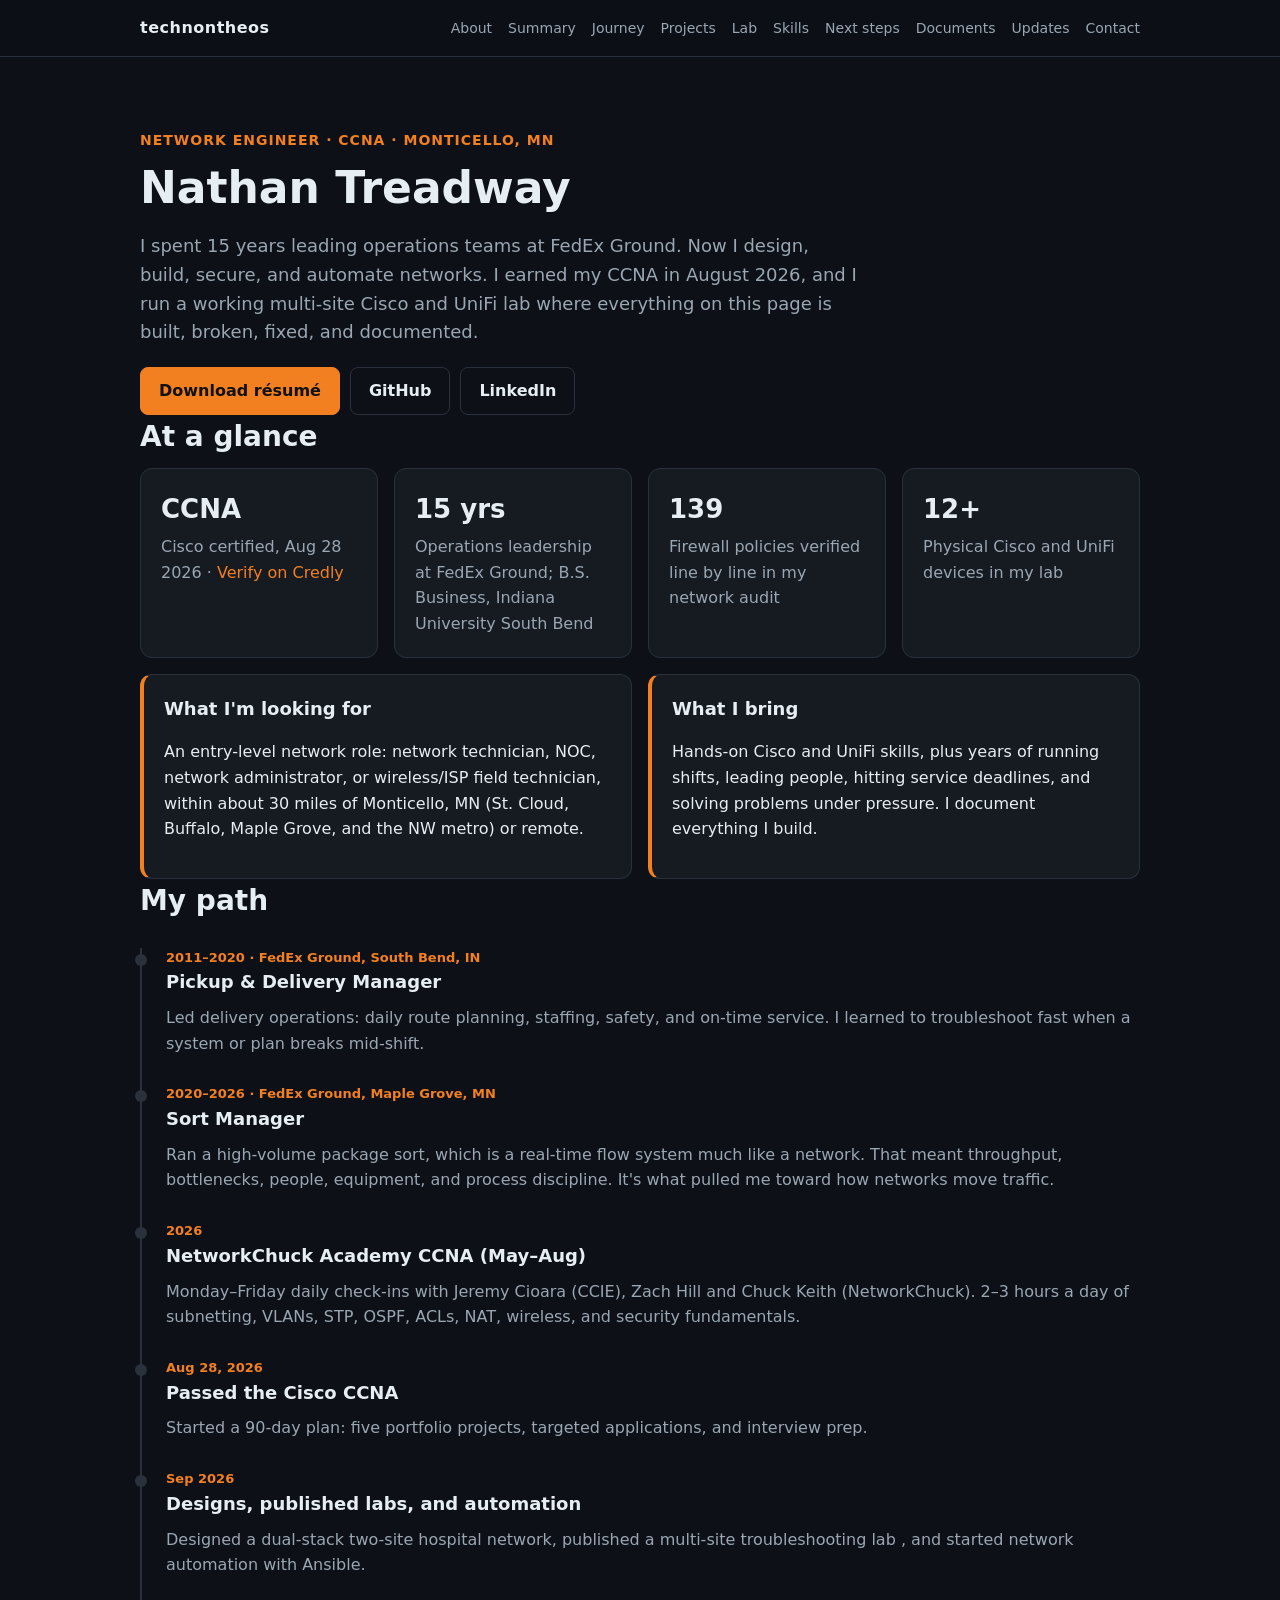
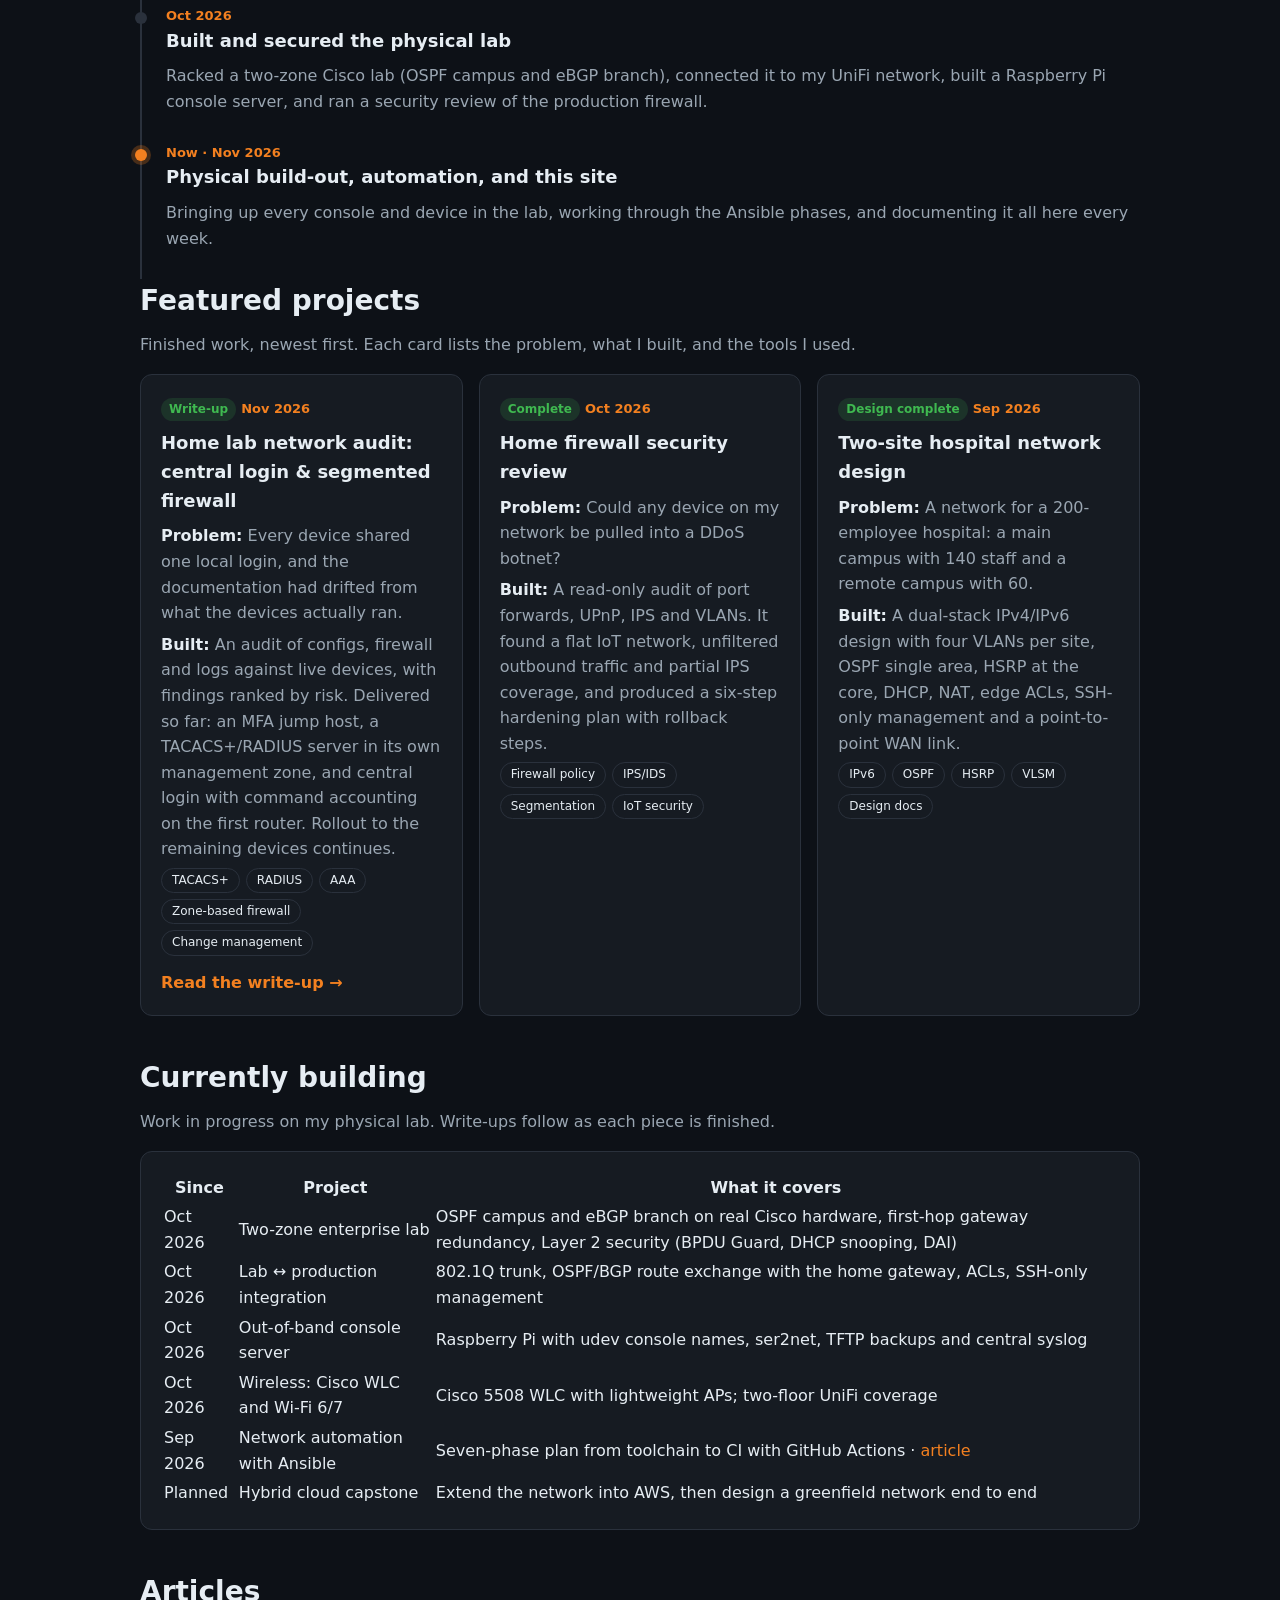
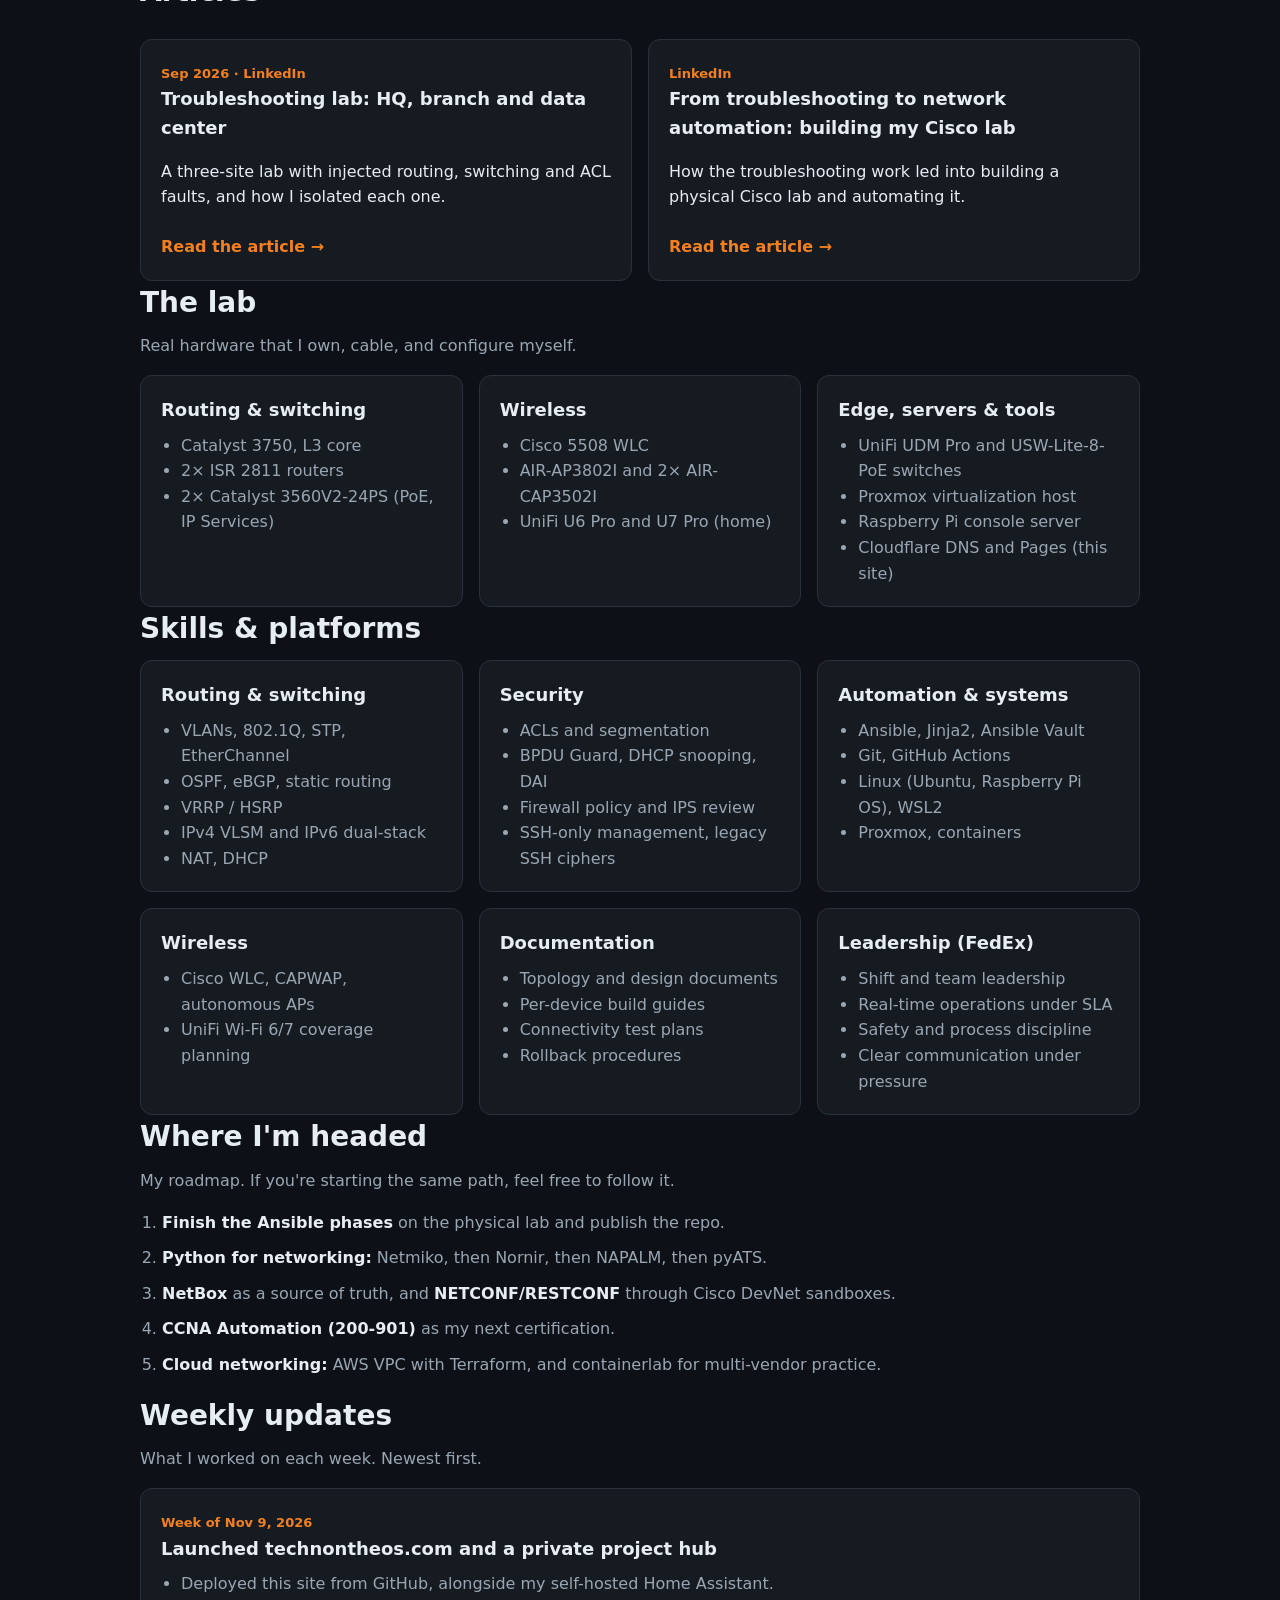
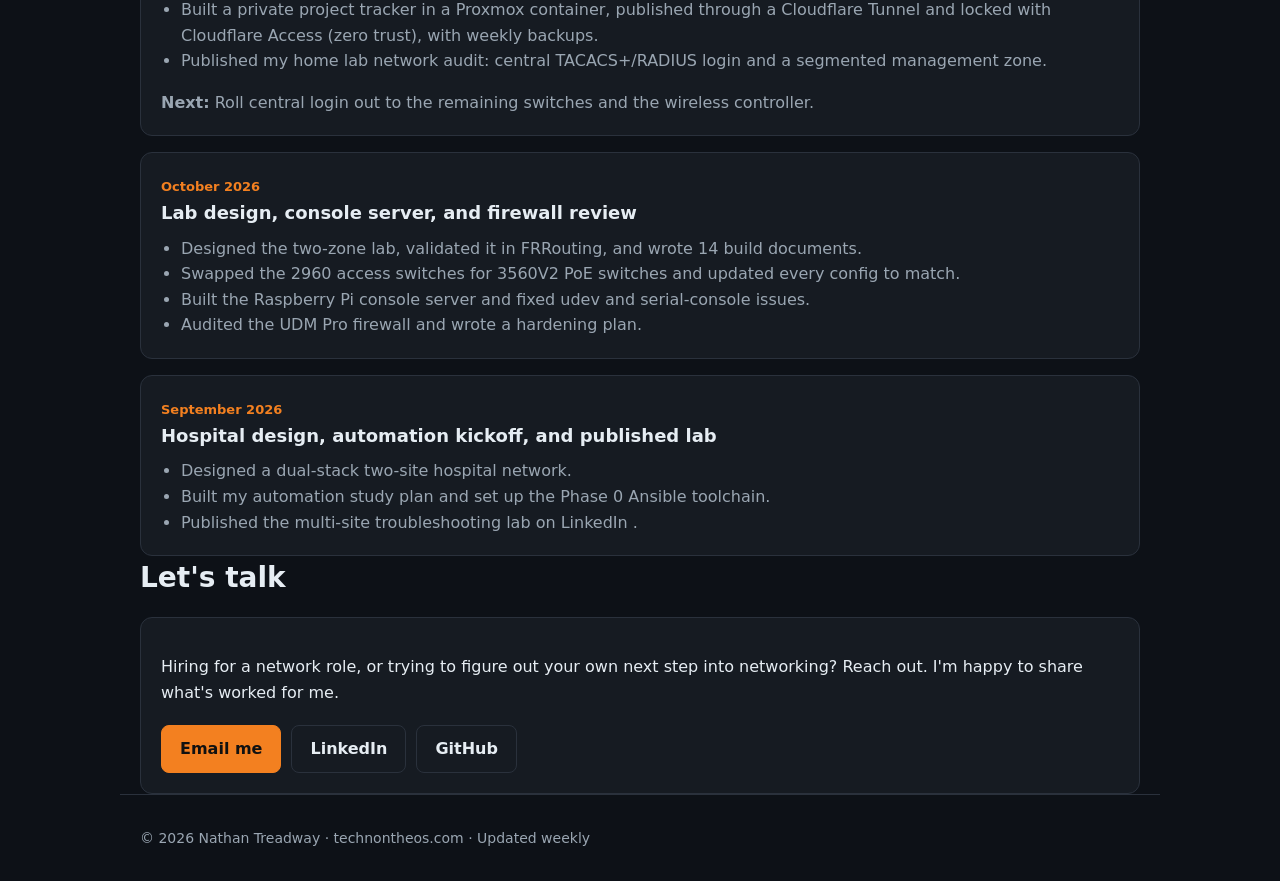
==== index.html @ 07d13de5 "Add files via upload" ====
<!DOCTYPE html>
<html lang="en">
<head>
<meta charset="utf-8">
<meta name="viewport" content="width=device-width, initial-scale=1">
<title>Nathan Treadway | Network Engineer (CCNA)</title>
<meta name="description" content="Nathan Treadway: CCNA-certified network engineer in Monticello, MN, with 15 years of FedEx Ground operations leadership. Enterprise routing and switching, wireless, security, and Ansible automation on a real Cisco and UniFi lab.">
<meta property="og:type" content="website">
<meta property="og:title" content="Nathan Treadway | Network Engineer (CCNA)">
<meta property="og:description" content="Nathan Treadway: CCNA-certified network engineer in Monticello, MN, with 15 years of FedEx Ground operations leadership. Enterprise routing and switching, wireless, security, and Ansible automation on a real Cisco and UniFi lab.">
<meta property="og:url" content="https://technontheos.com/">
<meta name="twitter:card" content="summary">
<link rel="canonical" href="https://technontheos.com/">
<link rel="stylesheet" href="assets/style.css">
</head>
<body>

<header class="top">
  <div class="wrap nav">
    <a class="brand" href="#">technontheos</a>
    <nav>
      <a href="about.html">About</a>
      <a href="#summary">Summary</a>
      <a href="#journey">Journey</a>
      <a href="#projects">Projects</a>
      <a href="#lab">Lab</a>
      <a href="#skills">Skills</a>
      <a href="#next">Next steps</a>
      <a href="docs.html">Documents</a>
      <a href="#updates">Updates</a>
      <a href="#contact">Contact</a>
    </nav>
  </div>
</header>

<main>

<!-- ============ HERO ============ -->
<section class="hero wrap">
  <p class="eyebrow">Network Engineer · CCNA · Monticello, MN</p>
  <h1>Nathan Treadway</h1>
  <p class="lead">I spent 15 years leading operations teams at FedEx Ground. Now I design, build, secure, and automate networks. I earned my CCNA in August 2026, and I run a working multi-site Cisco and UniFi lab where everything on this page is built, broken, fixed, and documented.</p>
  <div class="cta">
    <a class="btn primary" href="assets/Nathan-Treadway-Resume.pdf">Download résumé</a>
    <a class="btn" href="https://github.com/TechnonTheos">GitHub</a>
    <a class="btn" href="https://www.linkedin.com/in/nathan-treadway-618a7ba/">LinkedIn</a>
  </div>
</section>

<!-- ============ SUMMARY ============ -->
<section id="summary" class="wrap">
  <h2>At a glance</h2>
  <div class="grid4">
    <div class="card stat"><span class="num">CCNA</span> <span>Cisco certified, Aug 28 2026 · <a href="https://www.credly.com/users/nathaniel-treadway.2bd2aeba">Verify on Credly</a></span></div>
    <div class="card stat"><span class="num">15 yrs</span> <span>Operations leadership at FedEx Ground; B.S. Business, Indiana University South Bend</span></div>
    <div class="card stat"><span class="num">139</span> <span>Firewall policies verified line by line in my network audit</span></div>
    <div class="card stat"><span class="num">12+</span> <span>Physical Cisco and UniFi devices in my lab</span></div>
  </div>
  <div class="grid2">
    <div class="card looking">
      <h3>What I'm looking for</h3>
      <p>An entry-level network role: network technician, NOC, network administrator, or wireless/ISP field technician, within about 30 miles of Monticello, MN (St. Cloud, Buffalo, Maple Grove, and the NW metro) or remote.</p>
    </div>
    <div class="card looking">
      <h3>What I bring</h3>
      <p>Hands-on Cisco and UniFi skills, plus years of running shifts, leading people, hitting service deadlines, and solving problems under pressure. I document everything I build.</p>
    </div>
  </div>
</section>

<!-- ============ JOURNEY ============ -->
<section id="journey" class="wrap">
  <h2>My path</h2>
  <ol class="timeline">
    <li>
      <span class="when">2011–2020 · FedEx Ground, South Bend, IN</span>
      <h3>Pickup &amp; Delivery Manager</h3>
      <p>Led delivery operations: daily route planning, staffing, safety, and on-time service. I learned to troubleshoot fast when a system or plan breaks mid-shift.</p>
    </li>
    <li>
      <span class="when">2020–2026 · FedEx Ground, Maple Grove, MN</span>
      <h3>Sort Manager</h3>
      <p>Ran a high-volume package sort, which is a real-time flow system much like a network. That meant throughput, bottlenecks, people, equipment, and process discipline. It's what pulled me toward how networks move traffic.</p>
    </li>
    <li>
      <span class="when">2026</span>
      <h3>NetworkChuck Academy CCNA (May–Aug)</h3>
      <p>Monday–Friday daily check-ins with Jeremy Cioara (CCIE), Zach Hill and Chuck Keith (NetworkChuck). 2–3 hours a day of subnetting, VLANs, STP, OSPF, ACLs, NAT, wireless, and security fundamentals.</p>
    </li>
    <li>
      <span class="when">Aug 28, 2026</span>
      <h3>Passed the Cisco CCNA</h3>
      <p>Started a 90-day plan: five portfolio projects, targeted applications, and interview prep.</p>
    </li>
    <li>
      <span class="when">Sep 2026</span>
      <h3>Designs, published labs, and automation</h3>
      <p>Designed a dual-stack two-site hospital network, published a multi-site troubleshooting lab , and started network automation with Ansible.</p>
    </li>
    <li>
      <span class="when">Oct 2026</span>
      <h3>Built and secured the physical lab</h3>
      <p>Racked a two-zone Cisco lab (OSPF campus and eBGP branch), connected it to my UniFi network, built a Raspberry Pi console server, and ran a security review of the production firewall.</p>
    </li>
    <li class="now">
      <span class="when">Now · Nov 2026</span>
      <h3>Physical build-out, automation, and this site</h3>
      <p>Bringing up every console and device in the lab, working through the Ansible phases, and documenting it all here every week.</p>
    </li>
  </ol>
</section>

<!-- ============ PROJECTS ============ -->
<section id="projects" class="wrap">
  <h2>Featured projects</h2>
  <p class="sub">Finished work, newest first. Each card lists the problem, what I built, and the tools I used.</p>

  <div class="projects">
    <article class="card project">
      <div class="tag done">Write-up</div>
      <span class="when">Nov 2026</span>
      <h3>Home lab network audit: central login &amp; segmented firewall</h3>
      <p><b>Problem:</b> Every device shared one local login, and the documentation had drifted from what the devices actually ran.</p>
      <p><b>Built:</b> An audit of configs, firewall and logs against live devices, with findings ranked by risk. Delivered so far: an MFA jump host, a TACACS+/RADIUS server in its own management zone, and central login with command accounting on the first router. Rollout to the remaining devices continues.</p>
      <p class="chips"><span>TACACS+</span><span>RADIUS</span><span>AAA</span><span>Zone-based firewall</span><span>Change management</span></p>
      <a class="more" href="docs/netops-audit.html">Read the write-up →</a>
    </article>

    <article class="card project">
      <div class="tag done">Complete</div>
      <span class="when">Oct 2026</span>
      <h3>Home firewall security review</h3>
      <p><b>Problem:</b> Could any device on my network be pulled into a DDoS botnet?</p>
      <p><b>Built:</b> A read-only audit of port forwards, UPnP, IPS and VLANs. It found a flat IoT network, unfiltered outbound traffic and partial IPS coverage, and produced a six-step hardening plan with rollback steps.</p>
      <p class="chips"><span>Firewall policy</span><span>IPS/IDS</span><span>Segmentation</span><span>IoT security</span></p>
    </article>

    <article class="card project">
      <div class="tag done">Design complete</div>
      <span class="when">Sep 2026</span>
      <h3>Two-site hospital network design</h3>
      <p><b>Problem:</b> A network for a 200-employee hospital: a main campus with 140 staff and a remote campus with 60.</p>
      <p><b>Built:</b> A dual-stack IPv4/IPv6 design with four VLANs per site, OSPF single area, HSRP at the core, DHCP, NAT, edge ACLs, SSH-only management and a point-to-point WAN link.</p>
      <p class="chips"><span>IPv6</span><span>OSPF</span><span>HSRP</span><span>VLSM</span><span>Design docs</span></p>
    </article>
  </div>

  <h2 style="margin-top:40px">Currently building</h2>
  <p class="sub">Work in progress on my physical lab. Write-ups follow as each piece is finished.</p>
  <div class="card">
    <table class="roadmap">
      <tr><th>Since</th><th>Project</th><th>What it covers</th></tr>
      <tr><td>Oct 2026</td><td>Two-zone enterprise lab</td><td>OSPF campus and eBGP branch on real Cisco hardware, first-hop gateway redundancy, Layer 2 security (BPDU Guard, DHCP snooping, DAI)</td></tr>
      <tr><td>Oct 2026</td><td>Lab ↔ production integration</td><td>802.1Q trunk, OSPF/BGP route exchange with the home gateway, ACLs, SSH-only management</td></tr>
      <tr><td>Oct 2026</td><td>Out-of-band console server</td><td>Raspberry Pi with udev console names, ser2net, TFTP backups and central syslog</td></tr>
      <tr><td>Oct 2026</td><td>Wireless: Cisco WLC and Wi-Fi 6/7</td><td>Cisco 5508 WLC with lightweight APs; two-floor UniFi coverage</td></tr>
      <tr><td>Sep 2026</td><td>Network automation with Ansible</td><td>Seven-phase plan from toolchain to CI with GitHub Actions · <a href="https://www.linkedin.com/pulse/from-troubleshooting-network-automation-building-my-cisco-treadway-hghdc/">article</a></td></tr>
      <tr><td>Planned</td><td>Hybrid cloud capstone</td><td>Extend the network into AWS, then design a greenfield network end to end</td></tr>
    </table>
  </div>
  <h2 style="margin-top:40px">Articles</h2>
  <div class="grid2">
    <div class="card"><span class="when">Sep 2026 · LinkedIn</span><h3>Troubleshooting lab: HQ, branch and data center</h3><p>A three-site lab with injected routing, switching and ACL faults, and how I isolated each one.</p><a class="more" href="https://www.linkedin.com/pulse/troubleshooting-lab-nathan-treadway-rhxcc/">Read the article →</a></div>
    <div class="card"><span class="when">LinkedIn</span><h3>From troubleshooting to network automation: building my Cisco lab</h3><p>How the troubleshooting work led into building a physical Cisco lab and automating it.</p><a class="more" href="https://www.linkedin.com/pulse/from-troubleshooting-network-automation-building-my-cisco-treadway-hghdc/">Read the article →</a></div>
  </div>
</section>

<section id="lab" class="wrap">
  <h2>The lab</h2>
  <p class="sub">Real hardware that I own, cable, and configure myself.</p>
  <div class="grid3">
    <div class="card"><h3>Routing &amp; switching</h3><ul><li>Catalyst 3750, L3 core</li><li>2× ISR 2811 routers</li><li>2× Catalyst 3560V2-24PS (PoE, IP Services)</li></ul></div>
    <div class="card"><h3>Wireless</h3><ul><li>Cisco 5508 WLC</li><li>AIR-AP3802I and 2× AIR-CAP3502I</li><li>UniFi U6 Pro and U7 Pro (home)</li></ul></div>
    <div class="card"><h3>Edge, servers &amp; tools</h3><ul><li>UniFi UDM Pro and USW-Lite-8-PoE switches</li><li>Proxmox virtualization host</li><li>Raspberry Pi console server</li><li>Cloudflare DNS and Pages (this site)</li></ul></div>
  </div>
</section>

<!-- ============ SKILLS ============ -->
<section id="skills" class="wrap">
  <h2>Skills &amp; platforms</h2>
  <div class="grid3">
    <div class="card"><h3>Routing &amp; switching</h3><ul><li>VLANs, 802.1Q, STP, EtherChannel</li><li>OSPF, eBGP, static routing</li><li>VRRP / HSRP</li><li>IPv4 VLSM and IPv6 dual-stack</li><li>NAT, DHCP</li></ul></div>
    <div class="card"><h3>Security</h3><ul><li>ACLs and segmentation</li><li>BPDU Guard, DHCP snooping, DAI</li><li>Firewall policy and IPS review</li><li>SSH-only management, legacy SSH ciphers</li></ul></div>
    <div class="card"><h3>Automation &amp; systems</h3><ul><li>Ansible, Jinja2, Ansible Vault</li><li>Git, GitHub Actions</li><li>Linux (Ubuntu, Raspberry Pi OS), WSL2</li><li>Proxmox, containers</li></ul></div>
    <div class="card"><h3>Wireless</h3><ul><li>Cisco WLC, CAPWAP, autonomous APs</li><li>UniFi Wi-Fi 6/7 coverage planning</li></ul></div>
    <div class="card"><h3>Documentation</h3><ul><li>Topology and design documents</li><li>Per-device build guides</li><li>Connectivity test plans</li><li>Rollback procedures</li></ul></div>
    <div class="card"><h3>Leadership (FedEx)</h3><ul><li>Shift and team leadership</li><li>Real-time operations under SLA</li><li>Safety and process discipline</li><li>Clear communication under pressure</li></ul></div>
  </div>
</section>

<!-- ============ NEXT STEPS ============ -->
<section id="next" class="wrap">
  <h2>Where I'm headed</h2>
  <p class="sub">My roadmap. If you're starting the same path, feel free to follow it.</p>
  <ol class="steps">
    <li><b>Finish the Ansible phases</b> on the physical lab and publish the repo.</li>
    <li><b>Python for networking:</b> Netmiko, then Nornir, then NAPALM, then pyATS.</li>
    <li><b>NetBox</b> as a source of truth, and <b>NETCONF/RESTCONF</b> through Cisco DevNet sandboxes.</li>
    <li><b>CCNA Automation (200-901)</b> as my next certification.</li>
    <li><b>Cloud networking:</b> AWS VPC with Terraform, and containerlab for multi-vendor practice.</li>
  </ol>
</section>

<!-- ============ WEEKLY UPDATES ============ -->
<section id="updates" class="wrap">
  <h2>Weekly updates</h2>
  <p class="sub">What I worked on each week. Newest first.</p>
  <div class="updates">
    <!-- NEW WEEK: copy this block, paste it at the top, and edit it -->
    <article class="card update">
      <span class="when">Week of Nov 9, 2026</span>
      <h3>Launched technontheos.com and a private project hub</h3>
      <ul>
        <li>Deployed this site from GitHub, alongside my self-hosted Home Assistant.</li>
        <li>Built a private project tracker in a Proxmox container, published through a Cloudflare Tunnel and locked with Cloudflare Access (zero trust), with weekly backups.</li>
        <li>Published my home lab network audit: central TACACS+/RADIUS login and a segmented management zone.</li>
      </ul>
      <p class="next"><b>Next:</b> Roll central login out to the remaining switches and the wireless controller.</p>
    </article>
    <article class="card update">
      <span class="when">October 2026</span>
      <h3>Lab design, console server, and firewall review</h3>
      <ul>
        <li>Designed the two-zone lab, validated it in FRRouting, and wrote 14 build documents.</li>
        <li>Swapped the 2960 access switches for 3560V2 PoE switches and updated every config to match.</li>
        <li>Built the Raspberry Pi console server and fixed udev and serial-console issues.</li>
        <li>Audited the UDM Pro firewall and wrote a hardening plan.</li>
      </ul>
    </article>
    <article class="card update">
      <span class="when">September 2026</span>
      <h3>Hospital design, automation kickoff, and published lab</h3>
      <ul>
        <li>Designed a dual-stack two-site hospital network.</li>
        <li>Built my automation study plan and set up the Phase 0 Ansible toolchain.</li>
        <li>Published the multi-site troubleshooting lab on LinkedIn .</li>
      </ul>
    </article>
  </div>
</section>

<!-- ============ CONTACT ============ -->
<section id="contact" class="wrap">
  <h2>Let's talk</h2>
  <div class="card contact">
    <p>Hiring for a network role, or trying to figure out your own next step into networking? Reach out. I'm happy to share what's worked for me.</p>
    <div class="cta">
      <a class="btn primary" href="mailto:nathan.treadway2@gmail.com">Email me</a>
      <a class="btn" href="https://www.linkedin.com/in/nathan-treadway-618a7ba/">LinkedIn</a>
      <a class="btn" href="https://github.com/TechnonTheos">GitHub</a>
    </div>
  </div>
</section>

</main>

<footer class="wrap foot">© 2026 Nathan Treadway · technontheos.com · Updated weekly</footer>
</body>
</html>
---- assets/style.css ----
:root{--bg:#0d1117;--panel:#161b22;--line:#2a313c;--text:#e6edf3;--muted:#9aa6b2;--accent:#f38020;--ok:#3fb950;--wip:#d29922;--plan:#58a6ff}
*{box-sizing:border-box}
html{scroll-behavior:smooth}
body{margin:0;background:var(--bg);color:var(--text);font:16px/1.6 system-ui,-apple-system,Segoe UI,Roboto,sans-serif}
a{color:var(--accent);text-decoration:none}
a:hover{text-decoration:underline}
.wrap{max-width:1040px;margin:0 auto;padding:0 20px}
.top{position:sticky;top:0;background:rgba(13,17,23,.92);backdrop-filter:blur(8px);border-bottom:1px solid var(--line);z-index:10}
.nav{display:flex;justify-content:space-between;align-items:center;height:56px;gap:16px}
.brand{font-weight:800;color:var(--text);letter-spacing:.5px}
nav{display:flex;gap:16px;overflow-x:auto}
nav a{color:var(--muted);font-size:14px;white-space:nowrap}
section{padding:48px 20px}
.hero{padding-top:72px}
.eyebrow{color:var(--accent);font-weight:600;font-size:14px;text-transform:uppercase;letter-spacing:1px;margin:0}
h1{font-size:clamp(28px,5vw,44px);line-height:1.15;margin:12px 0}
h2{font-size:28px;margin:0 0 8px}
h3{margin:0 0 8px;font-size:18px}
.lead{font-size:18px;color:var(--muted);max-width:720px}
.sub{color:var(--muted);margin-top:0}
.cta{display:flex;flex-wrap:wrap;gap:10px;margin-top:20px}
.btn{border:1px solid var(--line);padding:10px 18px;border-radius:8px;color:var(--text);font-weight:600}
.btn.primary{background:var(--accent);border-color:var(--accent);color:#111}
.btn:hover{text-decoration:none;filter:brightness(1.1)}
.card{background:var(--panel);border:1px solid var(--line);border-radius:12px;padding:20px;margin-top:16px}
.grid4,.grid3,.projects{display:grid;gap:16px}
.grid4{grid-template-columns:repeat(auto-fit,minmax(200px,1fr))}
.grid3{grid-template-columns:repeat(auto-fit,minmax(260px,1fr))}
.projects{grid-template-columns:repeat(auto-fit,minmax(300px,1fr))}
.grid4 .card,.grid3 .card,.projects .card{margin-top:0}
.stat{display:flex;flex-direction:column;gap:4px;color:var(--muted)}
.stat .num{font-size:26px;font-weight:800;color:var(--text)}
.looking{border-left:4px solid var(--accent)}
.timeline{list-style:none;padding:0;margin:24px 0 0;border-left:2px solid var(--line)}
.timeline li{position:relative;padding:0 0 28px 24px}
.timeline li::before{content:"";position:absolute;left:-7px;top:6px;width:12px;height:12px;border-radius:50%;background:var(--line)}
.timeline li.now::before{background:var(--accent);box-shadow:0 0 0 4px rgba(243,128,32,.25)}
.when{font-size:13px;color:var(--accent);font-weight:600}
.timeline p{color:var(--muted);margin:0}
.project p{margin:6px 0;color:var(--muted)}
.project b{color:var(--text)}
.tag{display:inline-block;font-size:12px;font-weight:700;padding:2px 8px;border-radius:99px;margin-bottom:8px}
.tag.done{background:rgba(63,185,80,.15);color:var(--ok)}
.tag.active{background:rgba(210,153,34,.15);color:var(--wip)}
.tag.planned{background:rgba(88,166,255,.15);color:var(--plan)}
.chips{display:flex;flex-wrap:wrap;gap:6px}
.chips span{font-size:12px;border:1px solid var(--line);border-radius:99px;padding:2px 10px;color:var(--text)}
.more{display:inline-block;margin-top:8px;font-weight:600}
ul{padding-left:20px;margin:0;color:var(--muted)}
.update .next{color:var(--muted);margin-bottom:0}
.foot{color:var(--muted);font-size:14px;padding:32px 20px;border-top:1px solid var(--line)}
.grid2{display:grid;gap:16px;grid-template-columns:repeat(auto-fit,minmax(280px,1fr))}
.grid2 .card{margin-top:16px}
.steps{color:var(--muted);padding-left:22px}
.steps li{margin-bottom:10px}
.steps b{color:var(--text)}
.timeline .when{display:block}
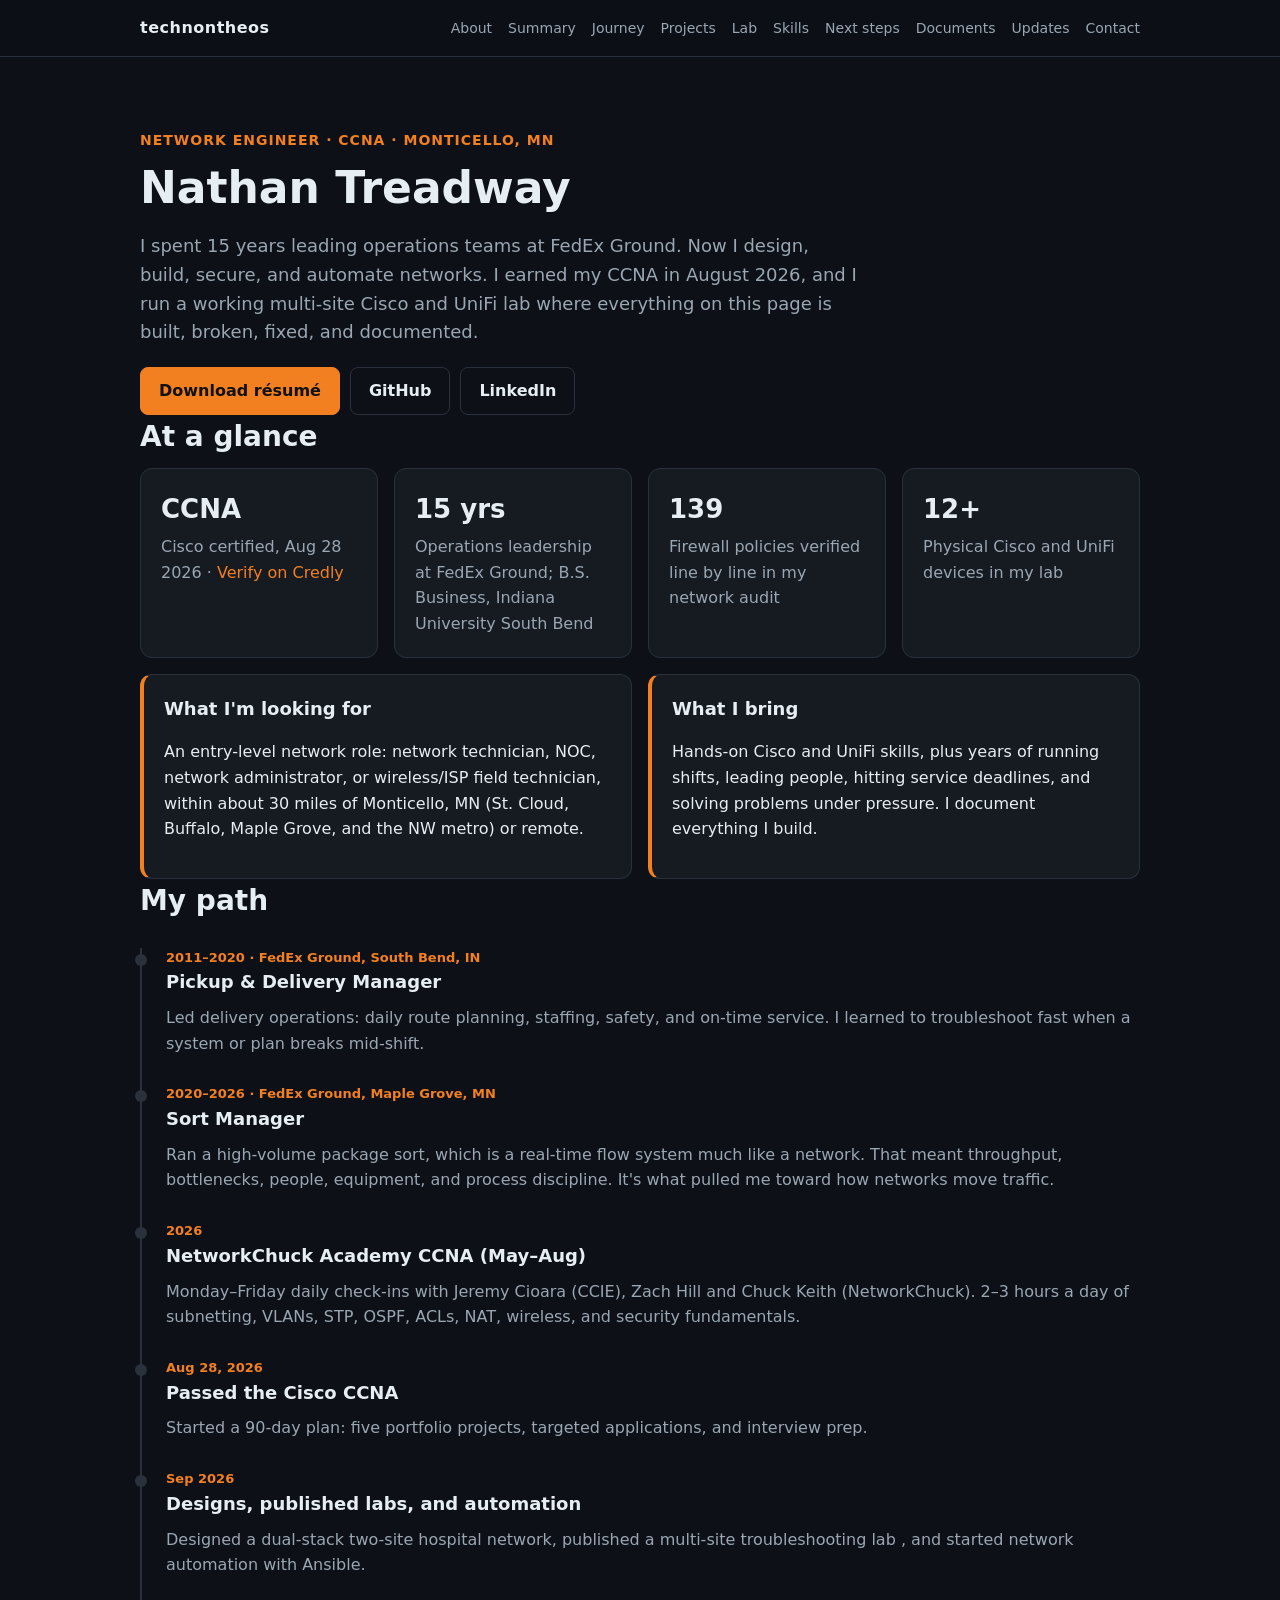
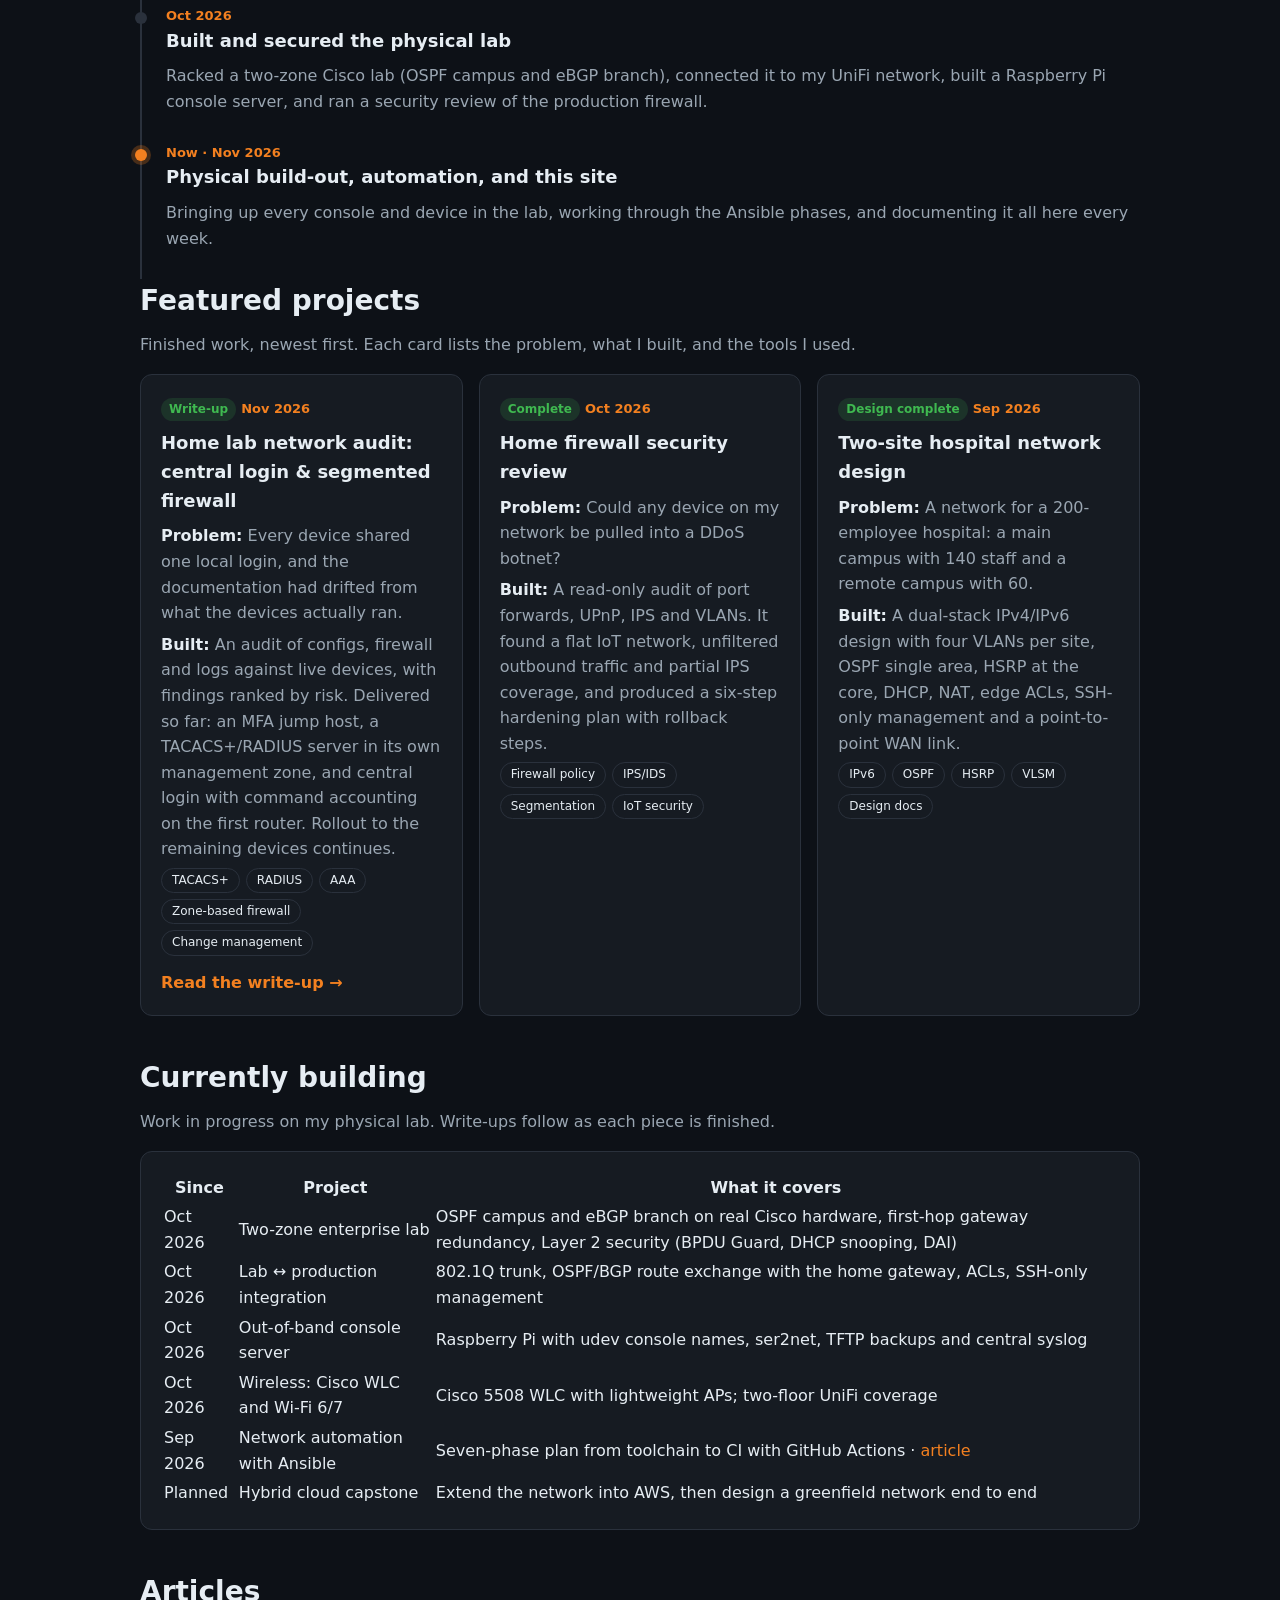
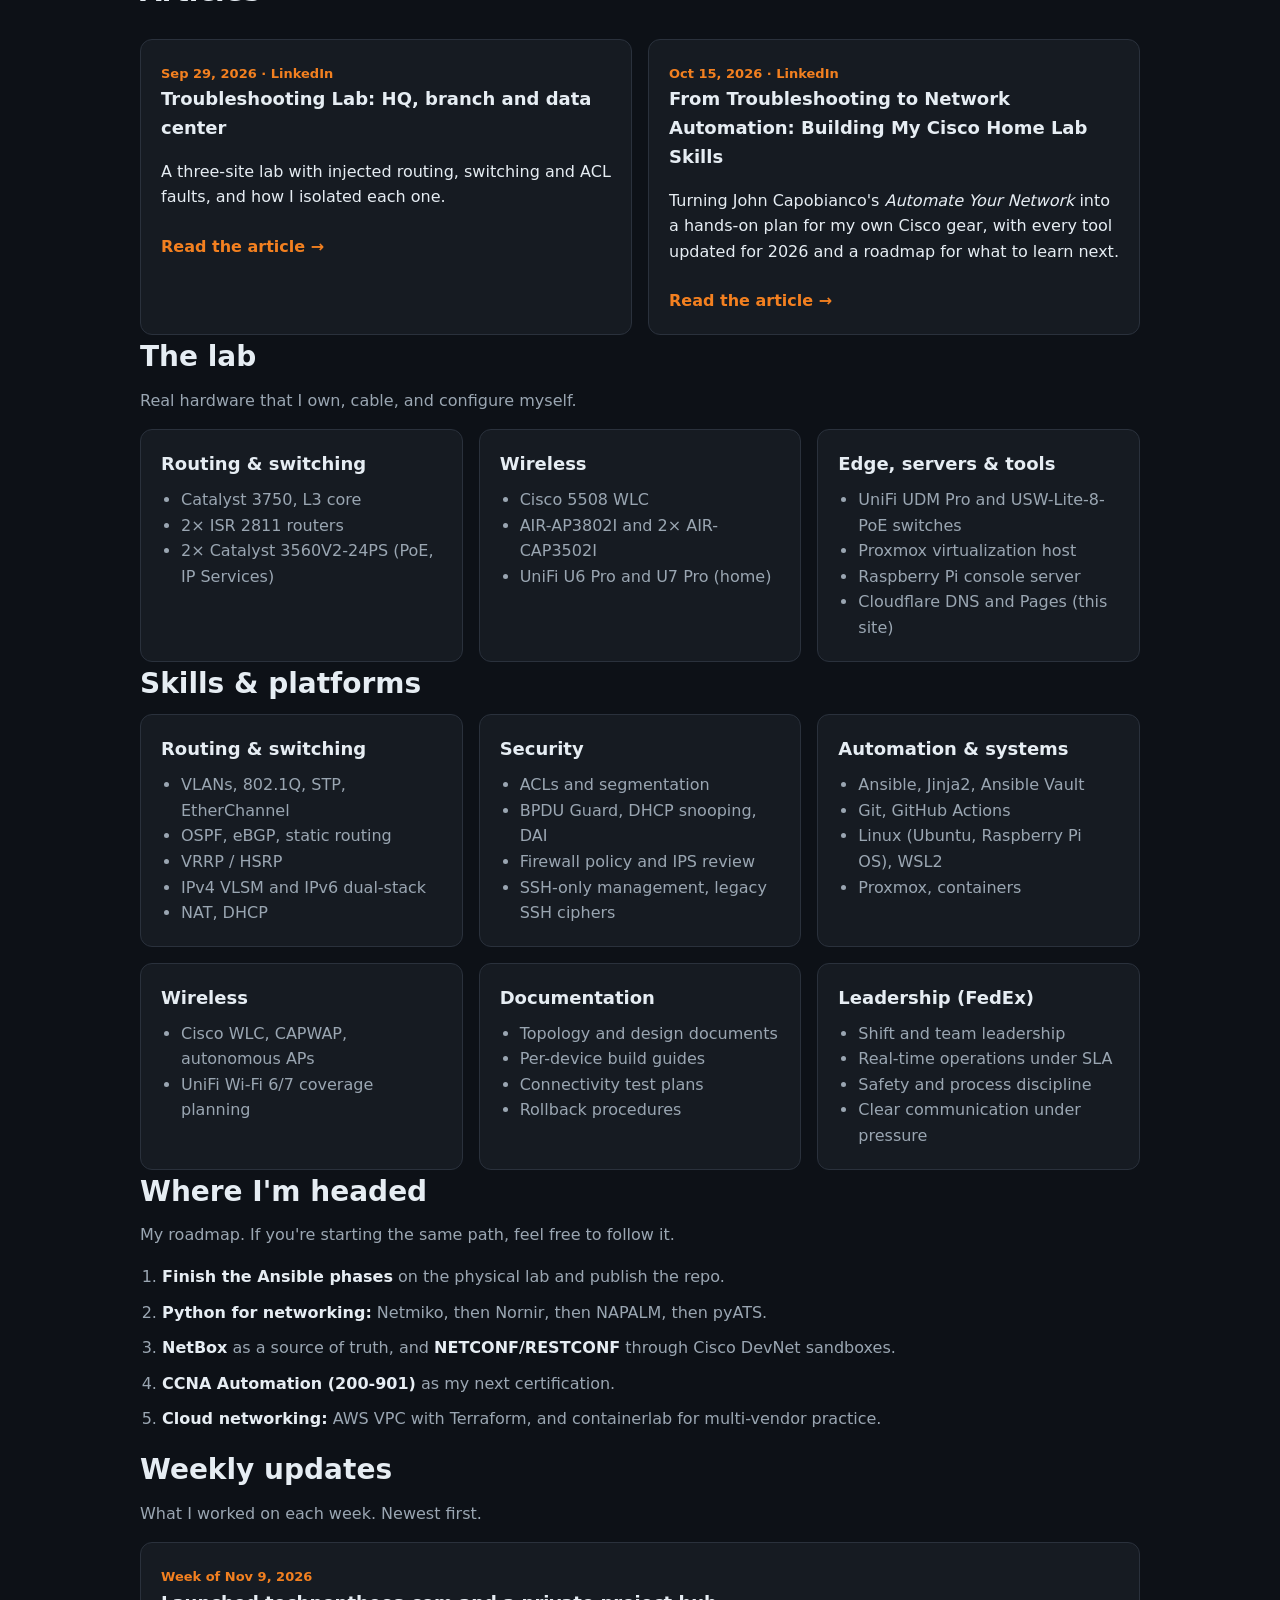
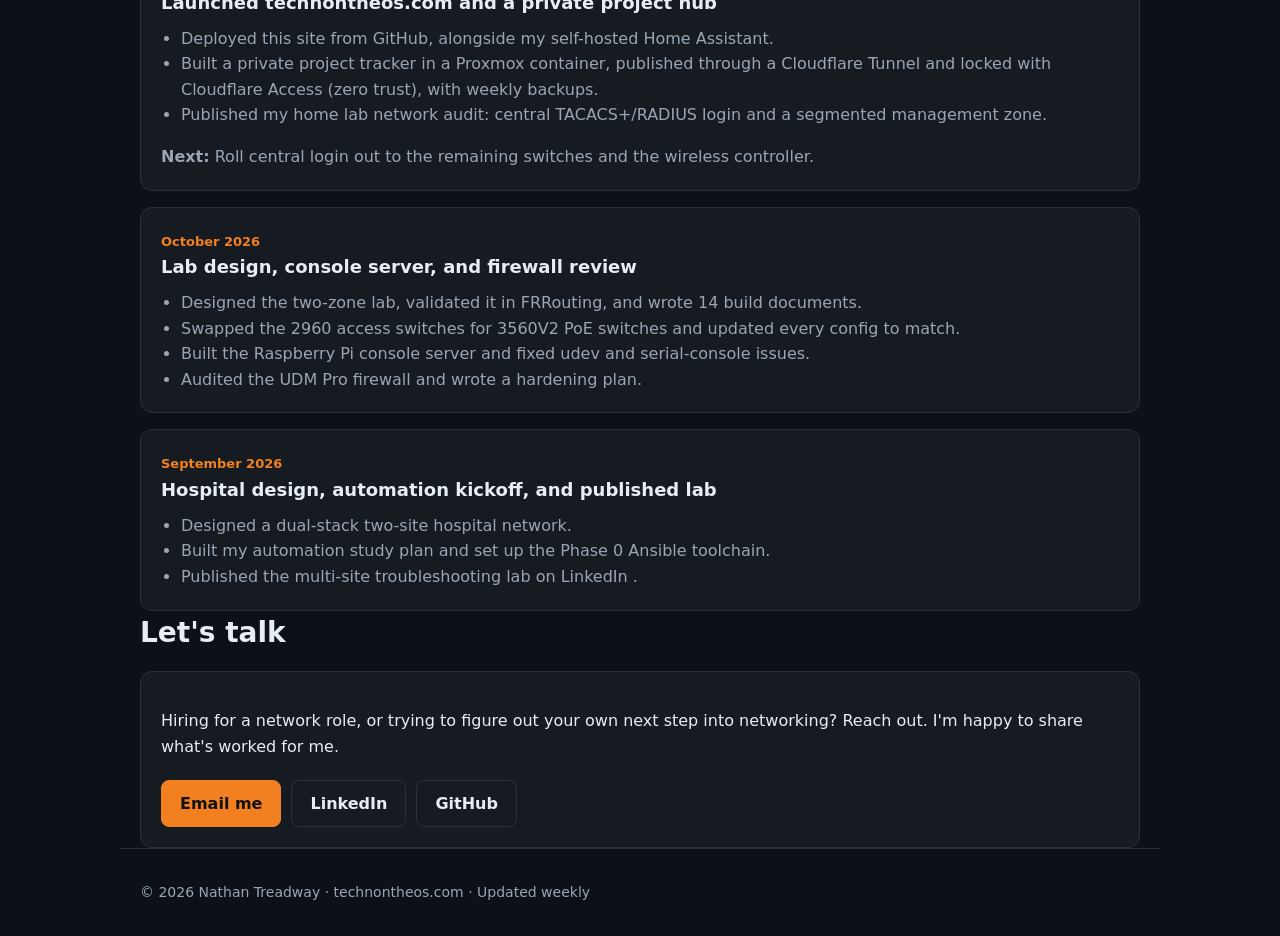
==== commit c64eea8c: "Add files via upload" ====
--- a/index.html
+++ b/index.html
@@ -160,8 +160,8 @@
   </div>
   <h2 style="margin-top:40px">Articles</h2>
   <div class="grid2">
-    <div class="card"><span class="when">Sep 2026 · LinkedIn</span><h3>Troubleshooting lab: HQ, branch and data center</h3><p>A three-site lab with injected routing, switching and ACL faults, and how I isolated each one.</p><a class="more" href="https://www.linkedin.com/pulse/troubleshooting-lab-nathan-treadway-rhxcc/">Read the article →</a></div>
-    <div class="card"><span class="when">LinkedIn</span><h3>From troubleshooting to network automation: building my Cisco lab</h3><p>How the troubleshooting work led into building a physical Cisco lab and automating it.</p><a class="more" href="https://www.linkedin.com/pulse/from-troubleshooting-network-automation-building-my-cisco-treadway-hghdc/">Read the article →</a></div>
+    <div class="card"><span class="when">Sep 29, 2026 · LinkedIn</span><h3>Troubleshooting Lab: HQ, branch and data center</h3><p>A three-site lab with injected routing, switching and ACL faults, and how I isolated each one.</p><a class="more" href="https://www.linkedin.com/pulse/troubleshooting-lab-nathan-treadway-rhxcc/">Read the article →</a></div>
+    <div class="card"><span class="when">Oct 15, 2026 · LinkedIn</span><h3>From Troubleshooting to Network Automation: Building My Cisco Home Lab Skills</h3><p>Turning John Capobianco's <em>Automate Your Network</em> into a hands-on plan for my own Cisco gear, with every tool updated for 2026 and a roadmap for what to learn next.</p><a class="more" href="https://www.linkedin.com/pulse/from-troubleshooting-network-automation-building-my-cisco-treadway-hghdc/">Read the article →</a></div>
   </div>
 </section>
 
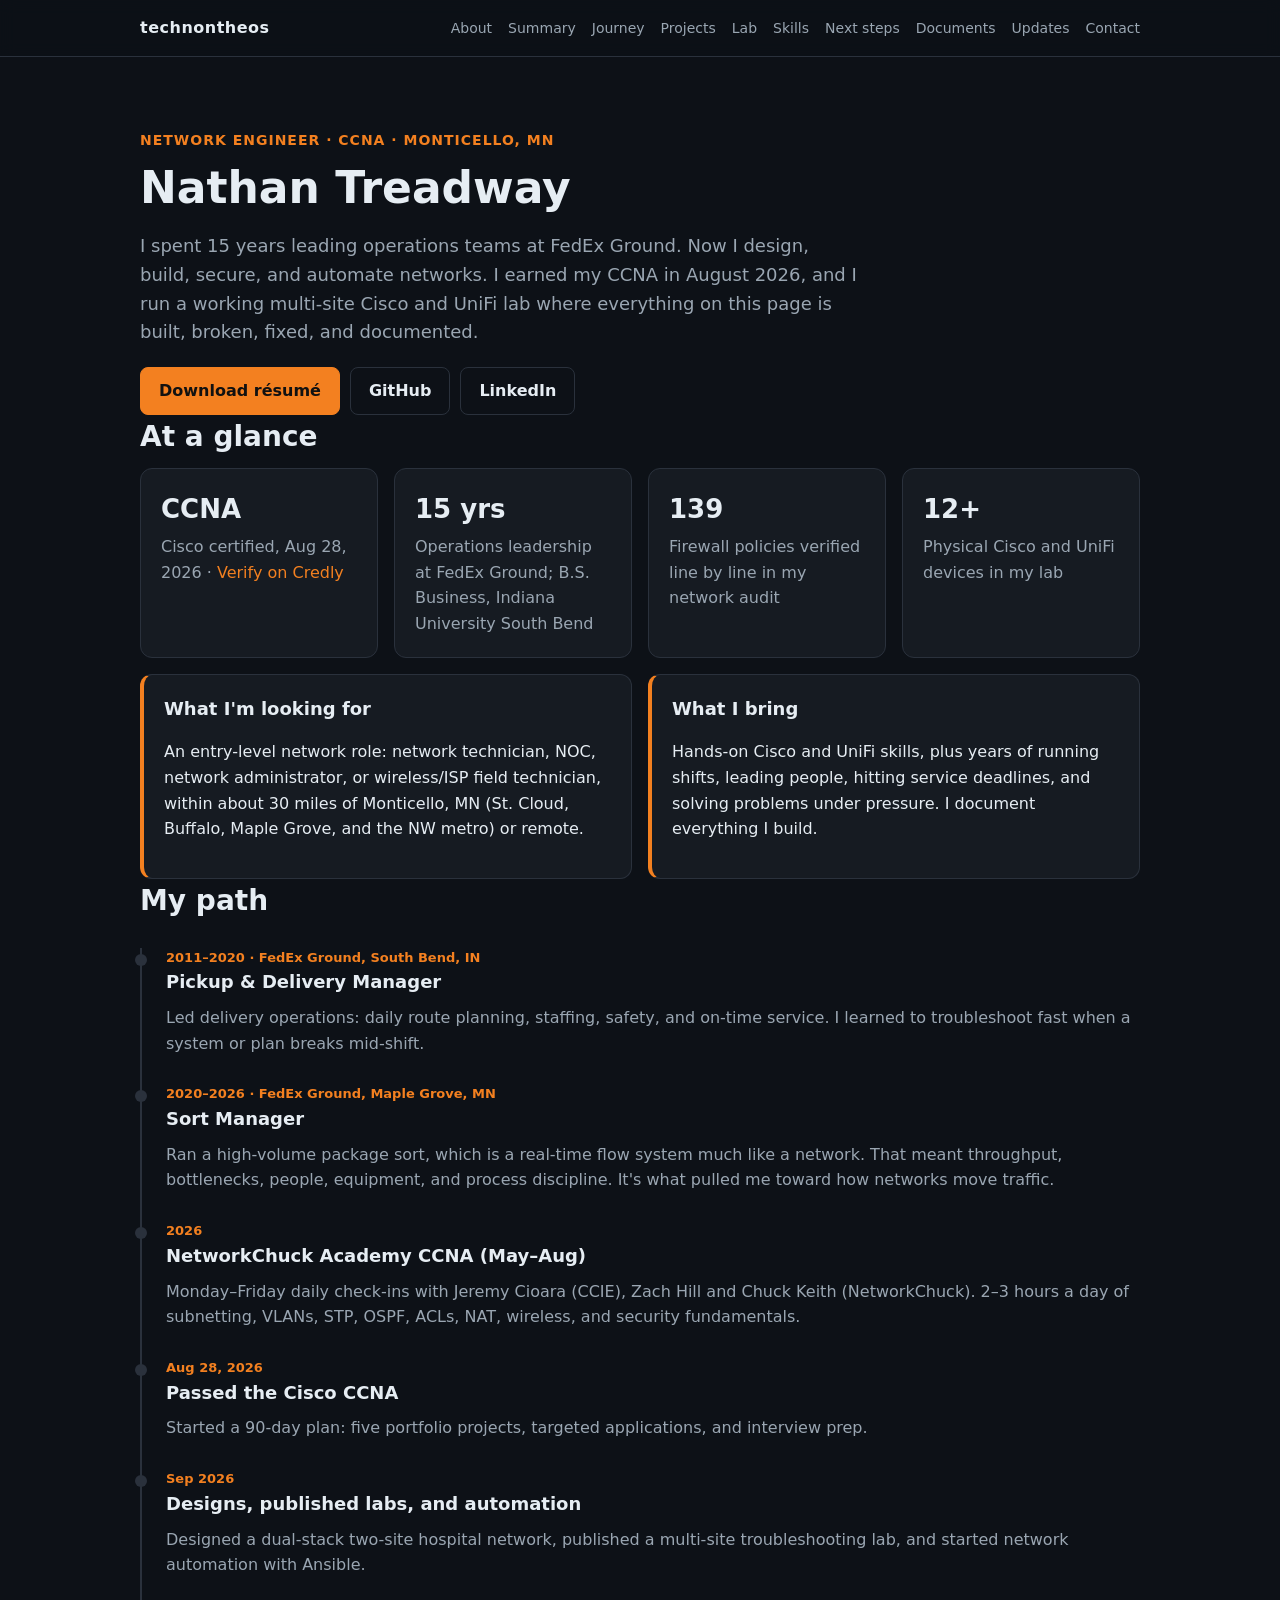
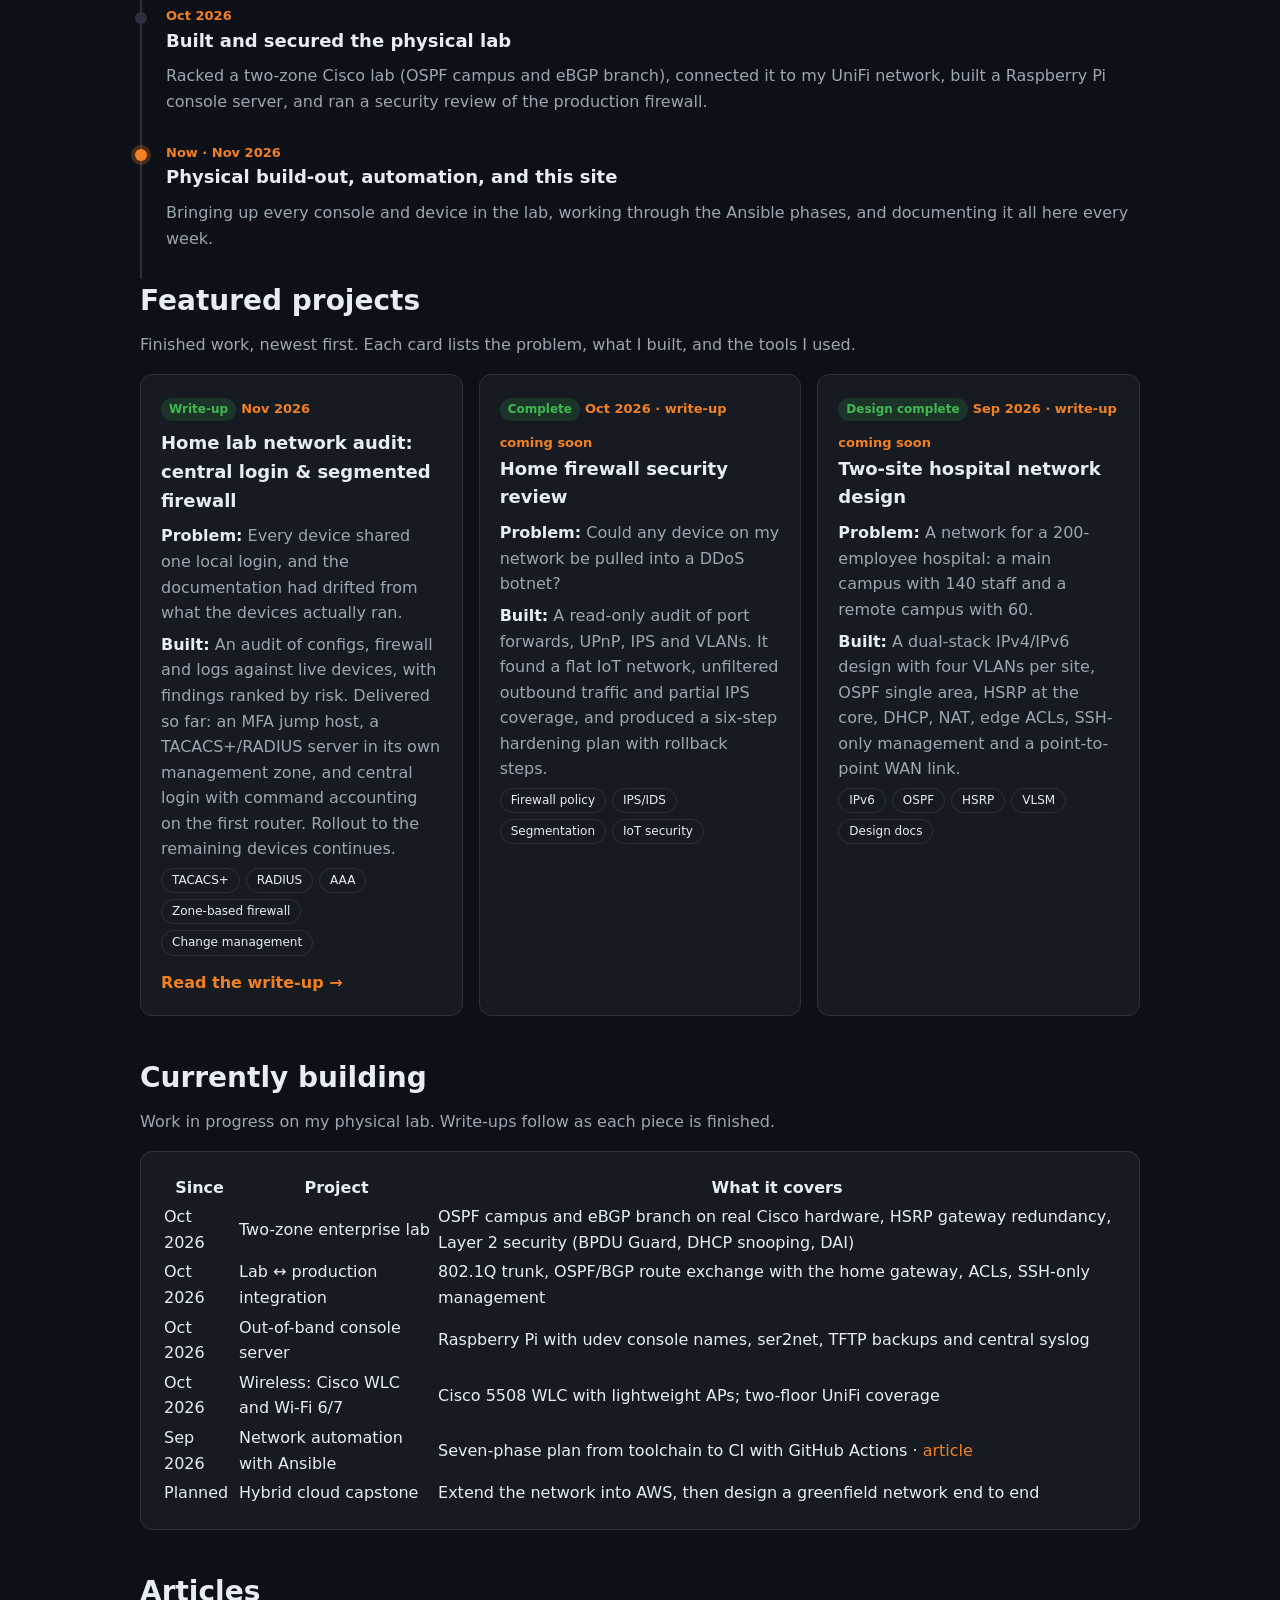
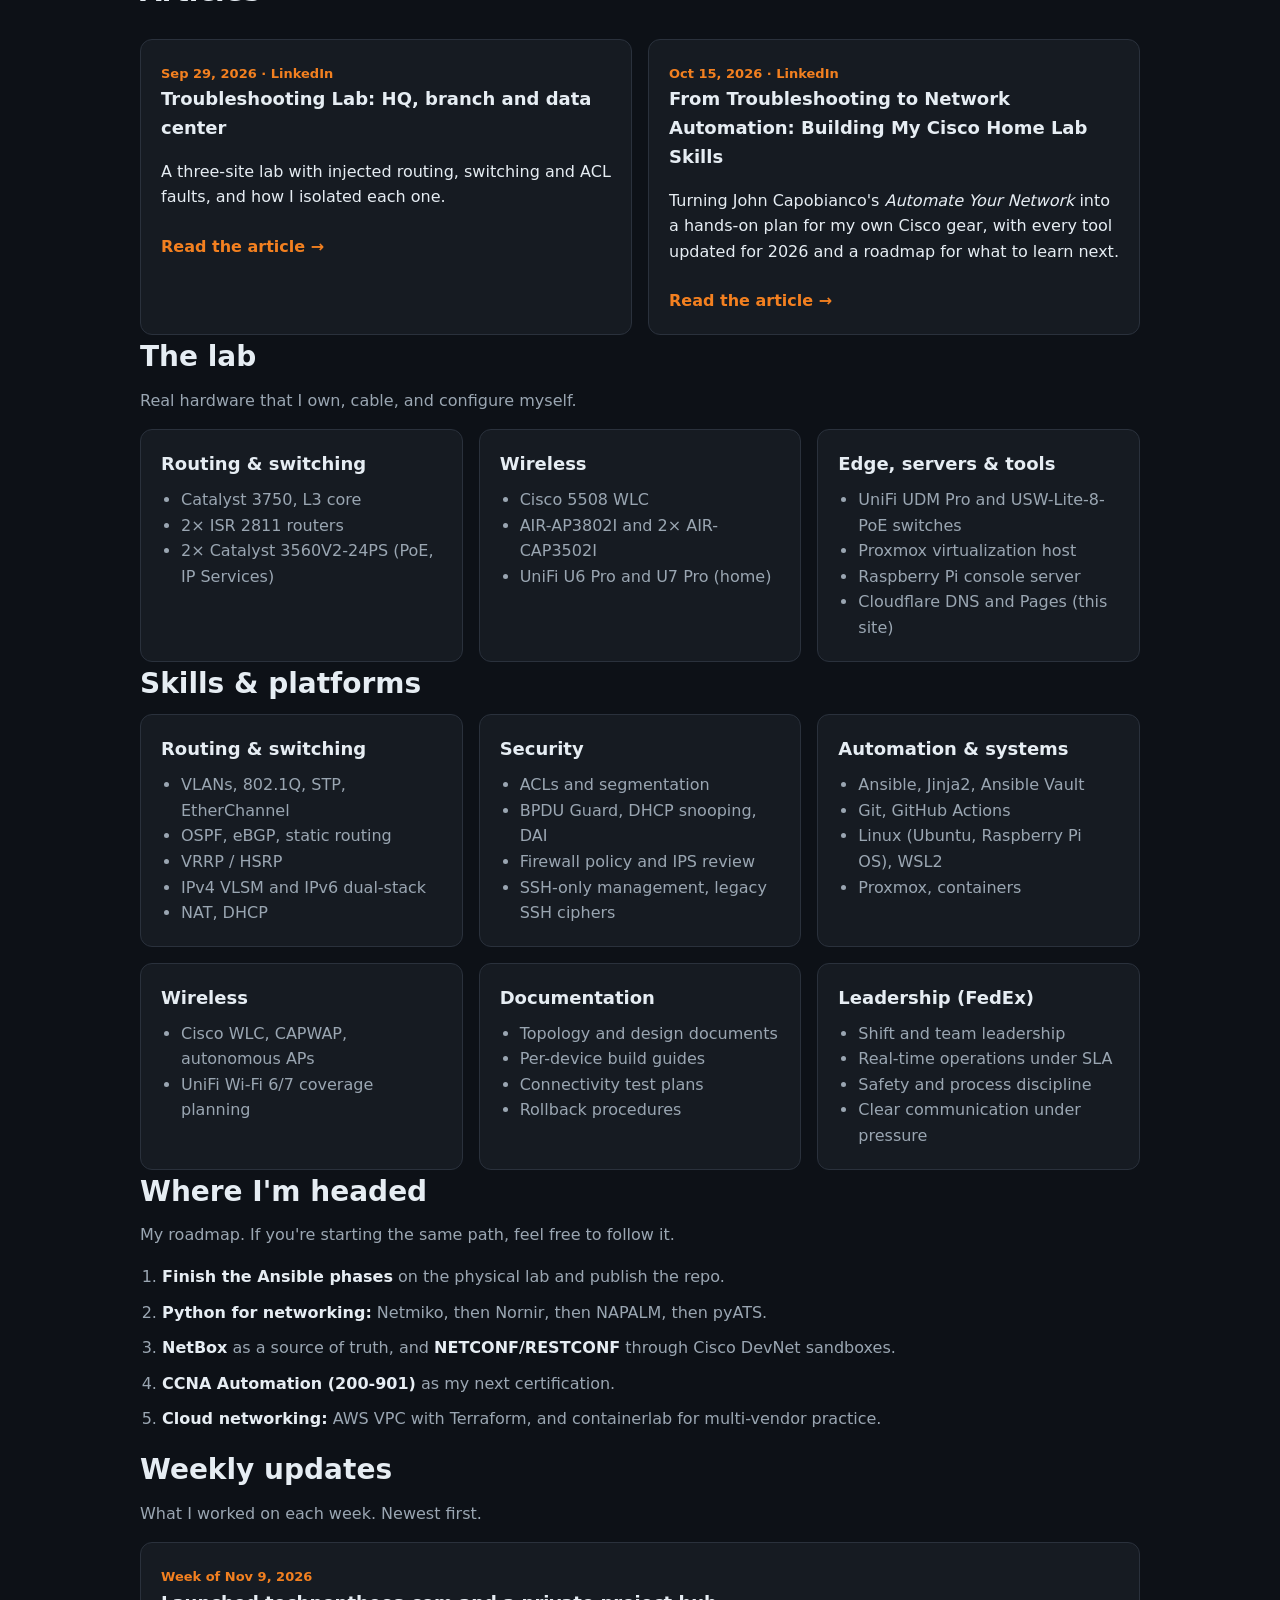
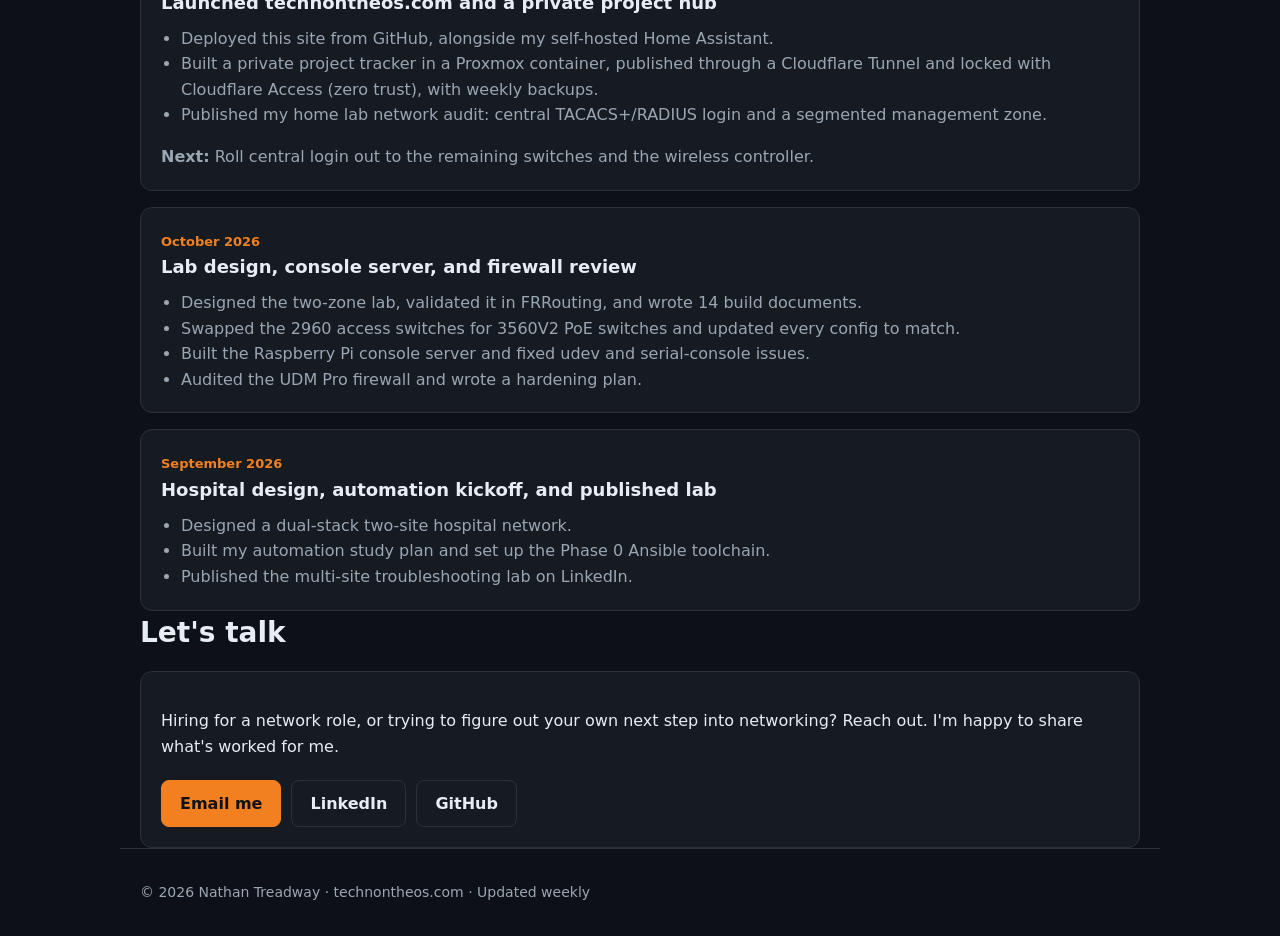
==== commit c9c748bf: "Add files via upload" ====
--- a/index.html
+++ b/index.html
@@ -51,7 +51,7 @@
 <section id="summary" class="wrap">
   <h2>At a glance</h2>
   <div class="grid4">
-    <div class="card stat"><span class="num">CCNA</span> <span>Cisco certified, Aug 28 2026 · <a href="https://www.credly.com/users/nathaniel-treadway.2bd2aeba">Verify on Credly</a></span></div>
+    <div class="card stat"><span class="num">CCNA</span> <span>Cisco certified, Aug 28, 2026 · <a href="https://www.credly.com/earner/earned/badge/9ac752f9-4383-4dd7-b3dd-a38862484bf0">Verify on Credly</a></span></div>
     <div class="card stat"><span class="num">15 yrs</span> <span>Operations leadership at FedEx Ground; B.S. Business, Indiana University South Bend</span></div>
     <div class="card stat"><span class="num">139</span> <span>Firewall policies verified line by line in my network audit</span></div>
     <div class="card stat"><span class="num">12+</span> <span>Physical Cisco and UniFi devices in my lab</span></div>
@@ -95,7 +95,7 @@
     <li>
       <span class="when">Sep 2026</span>
       <h3>Designs, published labs, and automation</h3>
-      <p>Designed a dual-stack two-site hospital network, published a multi-site troubleshooting lab , and started network automation with Ansible.</p>
+      <p>Designed a dual-stack two-site hospital network, published a multi-site troubleshooting lab, and started network automation with Ansible.</p>
     </li>
     <li>
       <span class="when">Oct 2026</span>
@@ -122,26 +122,26 @@
       <h3>Home lab network audit: central login &amp; segmented firewall</h3>
       <p><b>Problem:</b> Every device shared one local login, and the documentation had drifted from what the devices actually ran.</p>
       <p><b>Built:</b> An audit of configs, firewall and logs against live devices, with findings ranked by risk. Delivered so far: an MFA jump host, a TACACS+/RADIUS server in its own management zone, and central login with command accounting on the first router. Rollout to the remaining devices continues.</p>
-      <p class="chips"><span>TACACS+</span><span>RADIUS</span><span>AAA</span><span>Zone-based firewall</span><span>Change management</span></p>
+      <p class="chips"><span>TACACS+</span> <span>RADIUS</span> <span>AAA</span> <span>Zone-based firewall</span> <span>Change management</span></p>
       <a class="more" href="docs/netops-audit.html">Read the write-up →</a>
     </article>
 
     <article class="card project">
       <div class="tag done">Complete</div>
-      <span class="when">Oct 2026</span>
+      <span class="when">Oct 2026 · write-up coming soon</span>
       <h3>Home firewall security review</h3>
       <p><b>Problem:</b> Could any device on my network be pulled into a DDoS botnet?</p>
       <p><b>Built:</b> A read-only audit of port forwards, UPnP, IPS and VLANs. It found a flat IoT network, unfiltered outbound traffic and partial IPS coverage, and produced a six-step hardening plan with rollback steps.</p>
-      <p class="chips"><span>Firewall policy</span><span>IPS/IDS</span><span>Segmentation</span><span>IoT security</span></p>
+      <p class="chips"><span>Firewall policy</span> <span>IPS/IDS</span> <span>Segmentation</span> <span>IoT security</span></p>
     </article>
 
     <article class="card project">
       <div class="tag done">Design complete</div>
-      <span class="when">Sep 2026</span>
+      <span class="when">Sep 2026 · write-up coming soon</span>
       <h3>Two-site hospital network design</h3>
       <p><b>Problem:</b> A network for a 200-employee hospital: a main campus with 140 staff and a remote campus with 60.</p>
       <p><b>Built:</b> A dual-stack IPv4/IPv6 design with four VLANs per site, OSPF single area, HSRP at the core, DHCP, NAT, edge ACLs, SSH-only management and a point-to-point WAN link.</p>
-      <p class="chips"><span>IPv6</span><span>OSPF</span><span>HSRP</span><span>VLSM</span><span>Design docs</span></p>
+      <p class="chips"><span>IPv6</span> <span>OSPF</span> <span>HSRP</span> <span>VLSM</span> <span>Design docs</span></p>
     </article>
   </div>
 
@@ -150,7 +150,7 @@
   <div class="card">
     <table class="roadmap">
       <tr><th>Since</th><th>Project</th><th>What it covers</th></tr>
-      <tr><td>Oct 2026</td><td>Two-zone enterprise lab</td><td>OSPF campus and eBGP branch on real Cisco hardware, first-hop gateway redundancy, Layer 2 security (BPDU Guard, DHCP snooping, DAI)</td></tr>
+      <tr><td>Oct 2026</td><td>Two-zone enterprise lab</td><td>OSPF campus and eBGP branch on real Cisco hardware, HSRP gateway redundancy, Layer 2 security (BPDU Guard, DHCP snooping, DAI)</td></tr>
       <tr><td>Oct 2026</td><td>Lab ↔ production integration</td><td>802.1Q trunk, OSPF/BGP route exchange with the home gateway, ACLs, SSH-only management</td></tr>
       <tr><td>Oct 2026</td><td>Out-of-band console server</td><td>Raspberry Pi with udev console names, ser2net, TFTP backups and central syslog</td></tr>
       <tr><td>Oct 2026</td><td>Wireless: Cisco WLC and Wi-Fi 6/7</td><td>Cisco 5508 WLC with lightweight APs; two-floor UniFi coverage</td></tr>
@@ -233,7 +233,7 @@
       <ul>
         <li>Designed a dual-stack two-site hospital network.</li>
         <li>Built my automation study plan and set up the Phase 0 Ansible toolchain.</li>
-        <li>Published the multi-site troubleshooting lab on LinkedIn .</li>
+        <li>Published the multi-site troubleshooting lab on LinkedIn.</li>
       </ul>
     </article>
   </div>
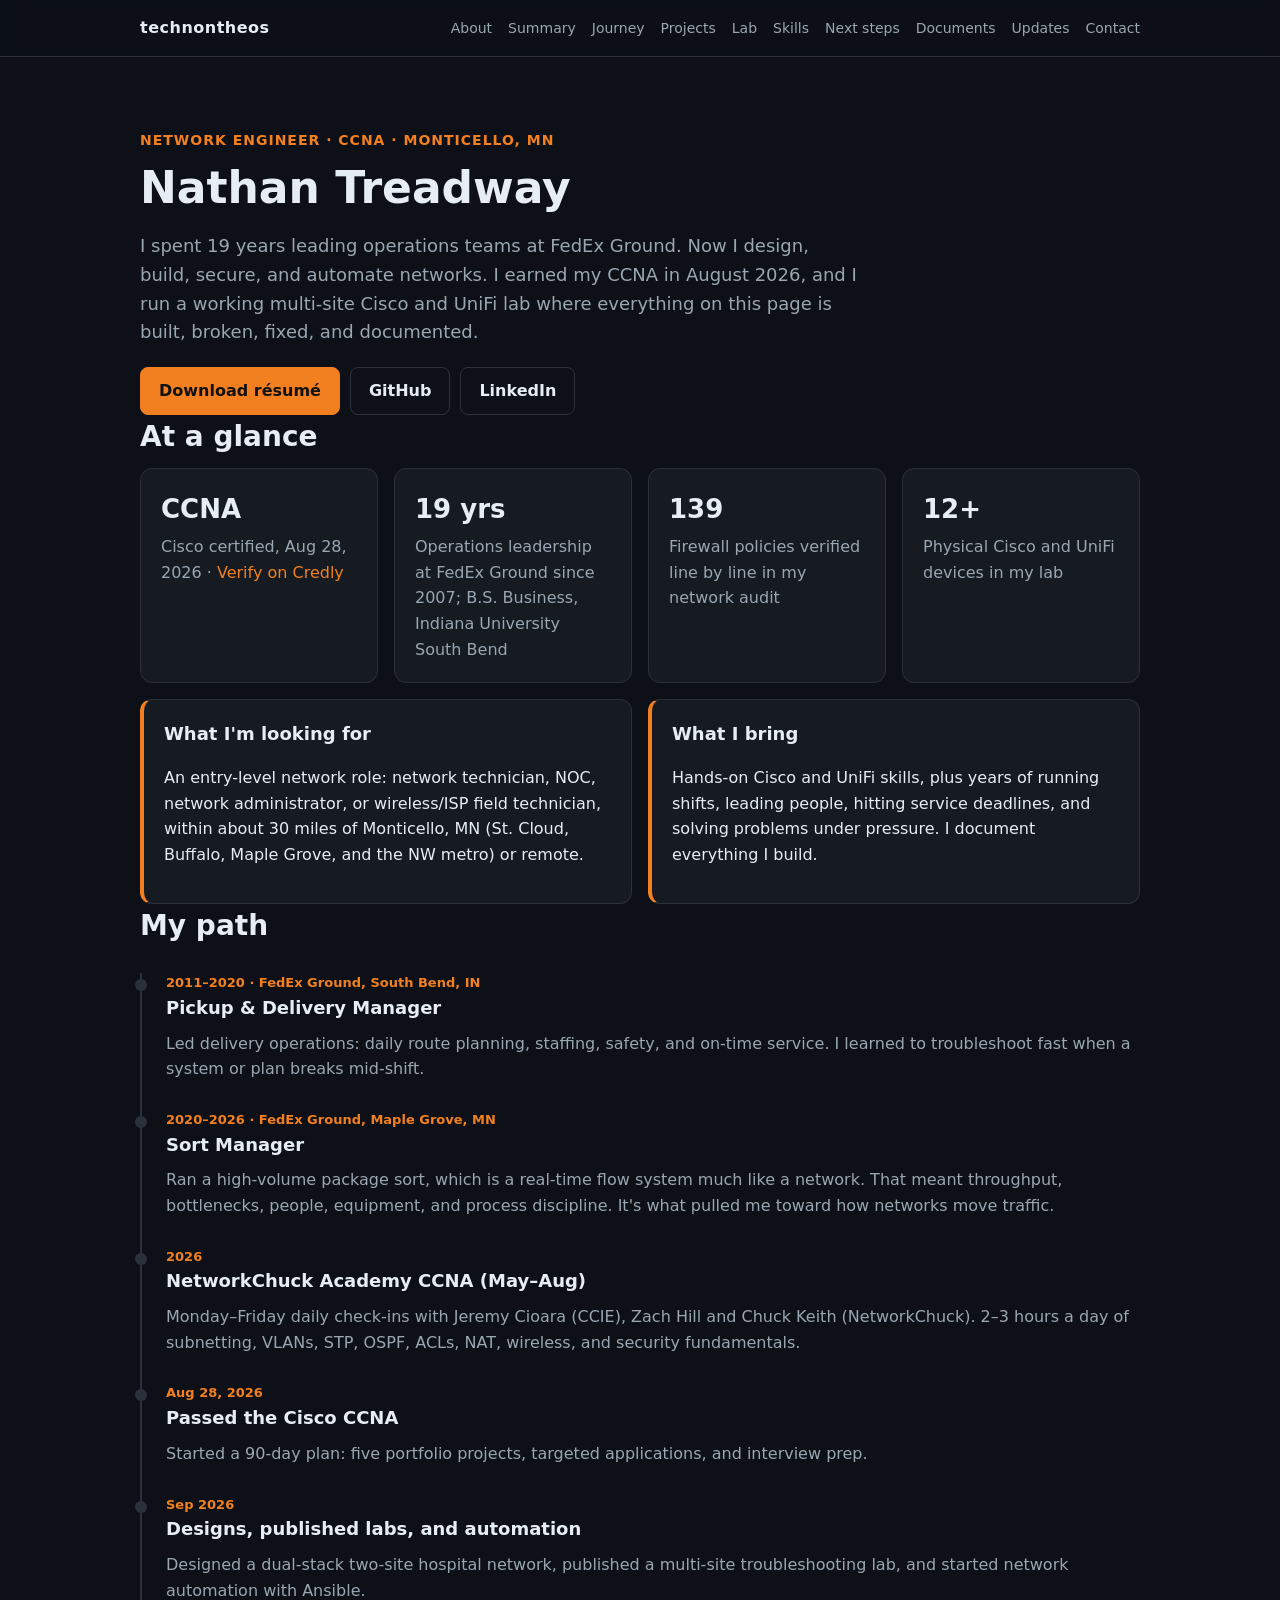
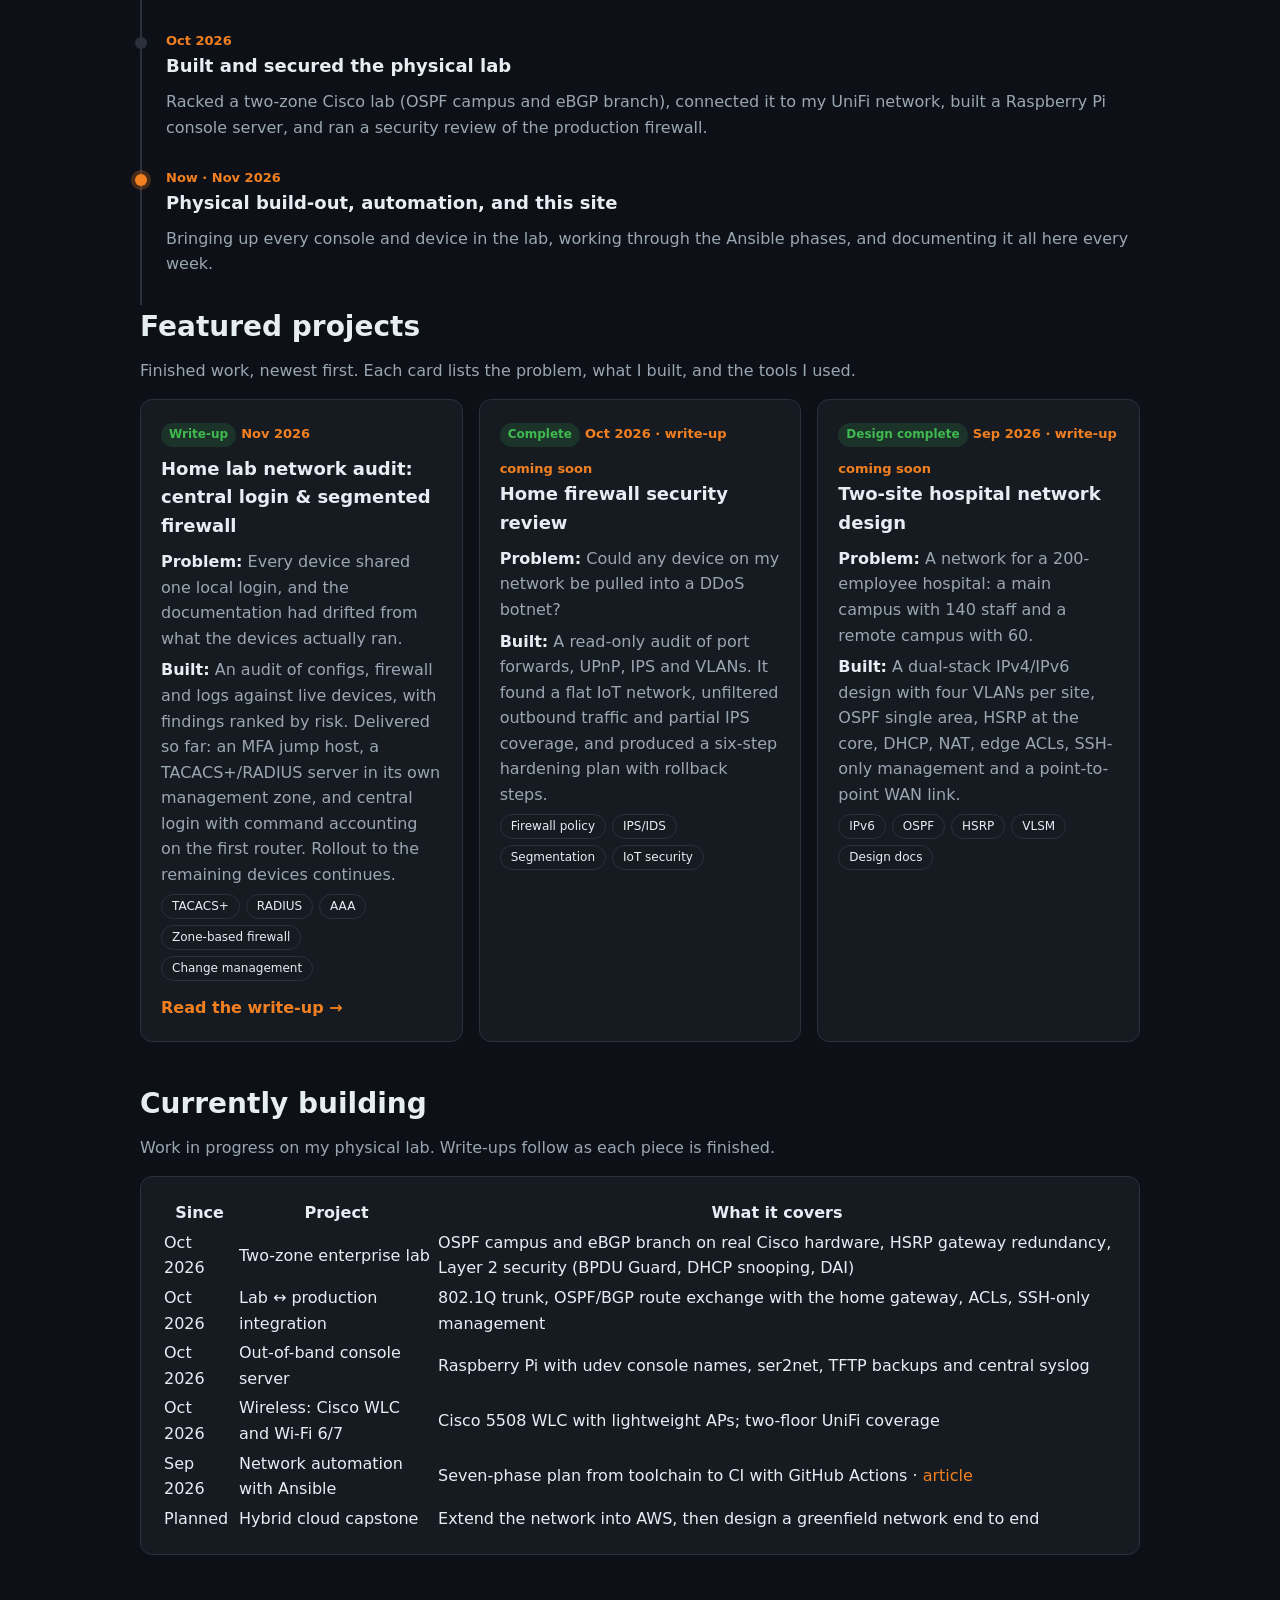
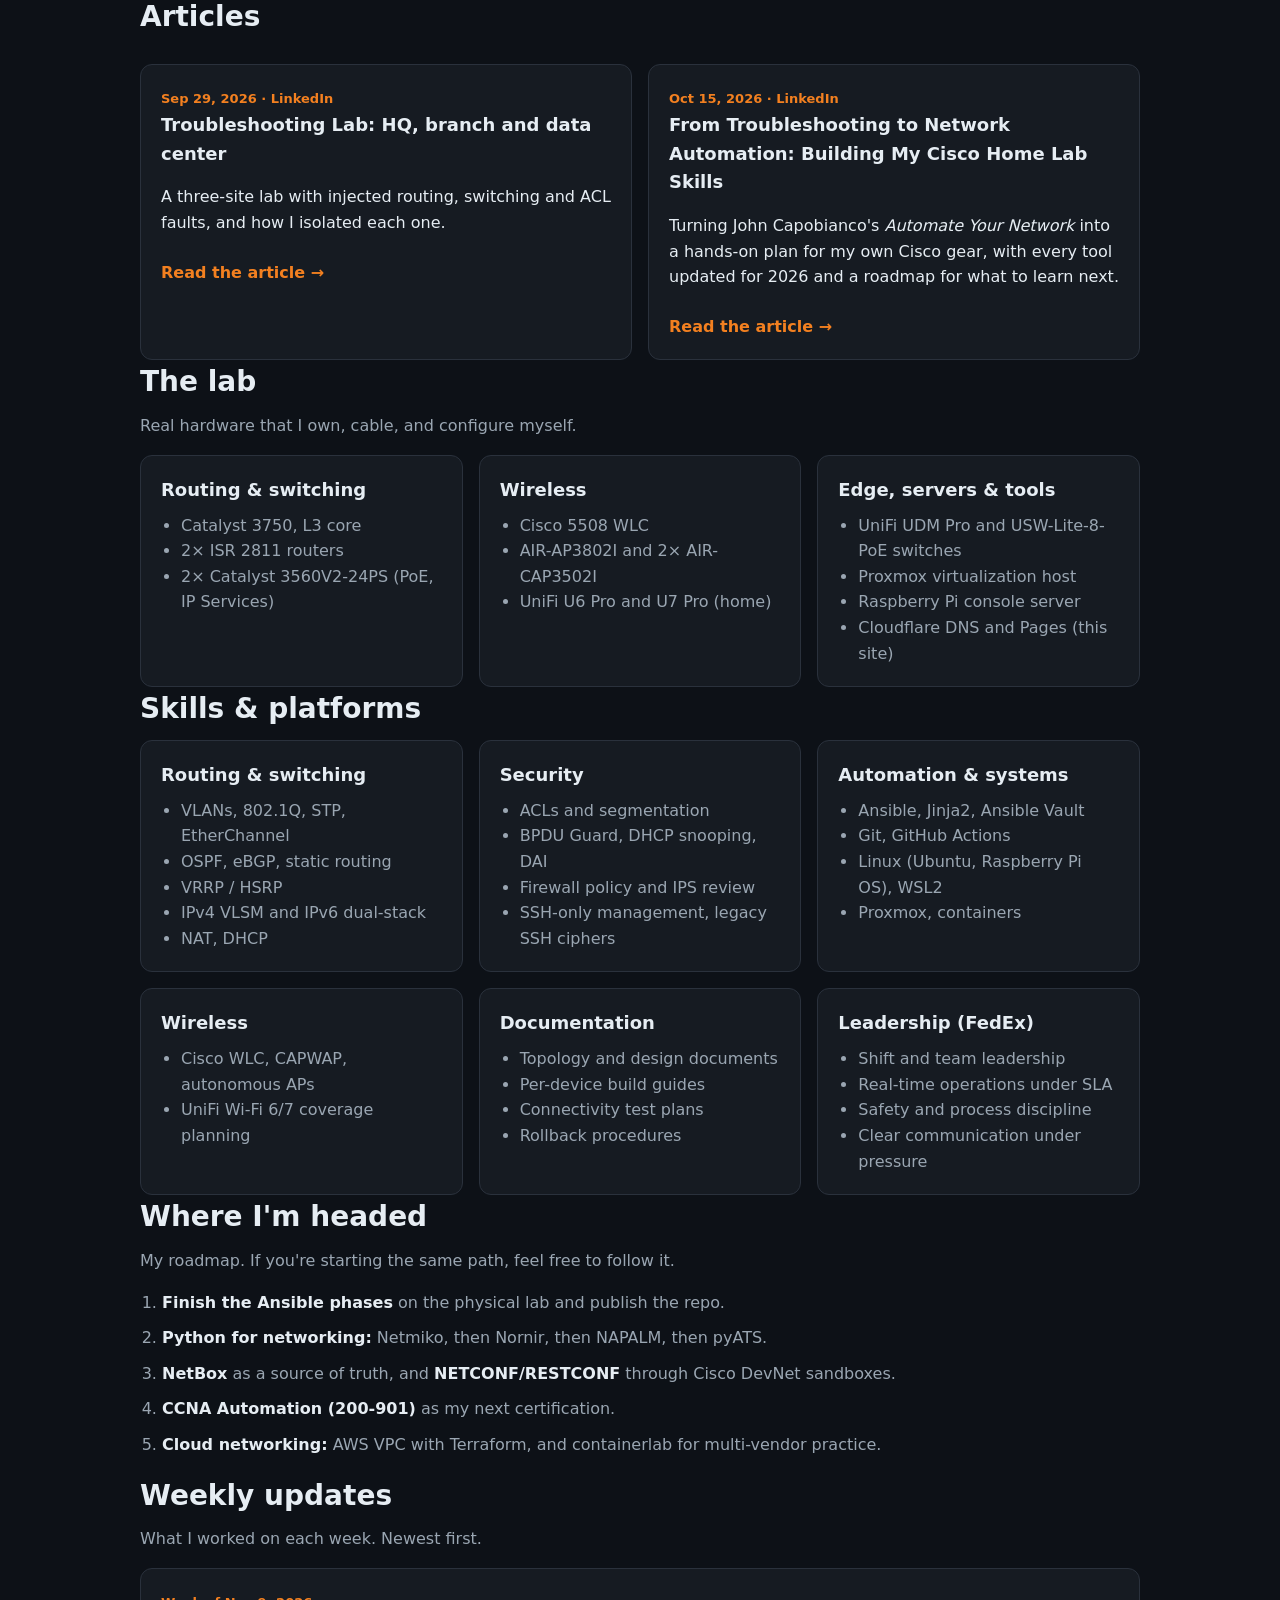
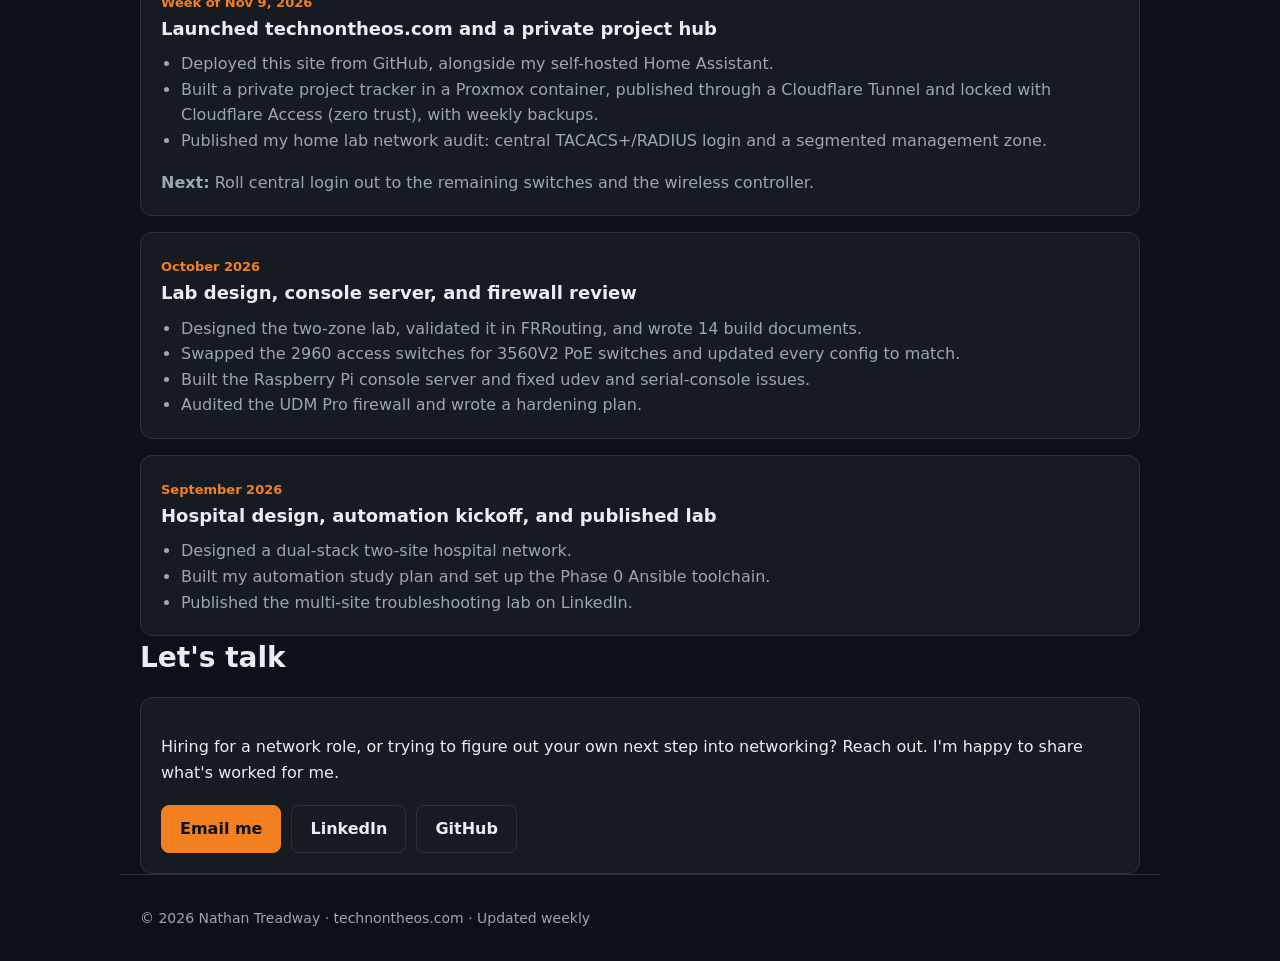
==== commit 9d4a4433: "Add files via upload" ====
--- a/index.html
+++ b/index.html
@@ -4,10 +4,10 @@
 <meta charset="utf-8">
 <meta name="viewport" content="width=device-width, initial-scale=1">
 <title>Nathan Treadway | Network Engineer (CCNA)</title>
-<meta name="description" content="Nathan Treadway: CCNA-certified network engineer in Monticello, MN, with 15 years of FedEx Ground operations leadership. Enterprise routing and switching, wireless, security, and Ansible automation on a real Cisco and UniFi lab.">
+<meta name="description" content="Nathan Treadway: CCNA-certified network engineer in Monticello, MN, with 19 years of FedEx Ground operations leadership. Enterprise routing and switching, wireless, security, and Ansible automation on a real Cisco and UniFi lab.">
 <meta property="og:type" content="website">
 <meta property="og:title" content="Nathan Treadway | Network Engineer (CCNA)">
-<meta property="og:description" content="Nathan Treadway: CCNA-certified network engineer in Monticello, MN, with 15 years of FedEx Ground operations leadership. Enterprise routing and switching, wireless, security, and Ansible automation on a real Cisco and UniFi lab.">
+<meta property="og:description" content="Nathan Treadway: CCNA-certified network engineer in Monticello, MN, with 19 years of FedEx Ground operations leadership. Enterprise routing and switching, wireless, security, and Ansible automation on a real Cisco and UniFi lab.">
 <meta property="og:url" content="https://technontheos.com/">
 <meta name="twitter:card" content="summary">
 <link rel="canonical" href="https://technontheos.com/">
@@ -39,7 +39,7 @@
 <section class="hero wrap">
   <p class="eyebrow">Network Engineer · CCNA · Monticello, MN</p>
   <h1>Nathan Treadway</h1>
-  <p class="lead">I spent 15 years leading operations teams at FedEx Ground. Now I design, build, secure, and automate networks. I earned my CCNA in August 2026, and I run a working multi-site Cisco and UniFi lab where everything on this page is built, broken, fixed, and documented.</p>
+  <p class="lead">I spent 19 years leading operations teams at FedEx Ground. Now I design, build, secure, and automate networks. I earned my CCNA in August 2026, and I run a working multi-site Cisco and UniFi lab where everything on this page is built, broken, fixed, and documented.</p>
   <div class="cta">
     <a class="btn primary" href="assets/Nathan-Treadway-Resume.pdf">Download résumé</a>
     <a class="btn" href="https://github.com/TechnonTheos">GitHub</a>
@@ -52,7 +52,7 @@
   <h2>At a glance</h2>
   <div class="grid4">
     <div class="card stat"><span class="num">CCNA</span> <span>Cisco certified, Aug 28, 2026 · <a href="https://www.credly.com/earner/earned/badge/9ac752f9-4383-4dd7-b3dd-a38862484bf0">Verify on Credly</a></span></div>
-    <div class="card stat"><span class="num">15 yrs</span> <span>Operations leadership at FedEx Ground; B.S. Business, Indiana University South Bend</span></div>
+    <div class="card stat"><span class="num">19 yrs</span> <span>Operations leadership at FedEx Ground since 2007; B.S. Business, Indiana University South Bend</span></div>
     <div class="card stat"><span class="num">139</span> <span>Firewall policies verified line by line in my network audit</span></div>
     <div class="card stat"><span class="num">12+</span> <span>Physical Cisco and UniFi devices in my lab</span></div>
   </div>
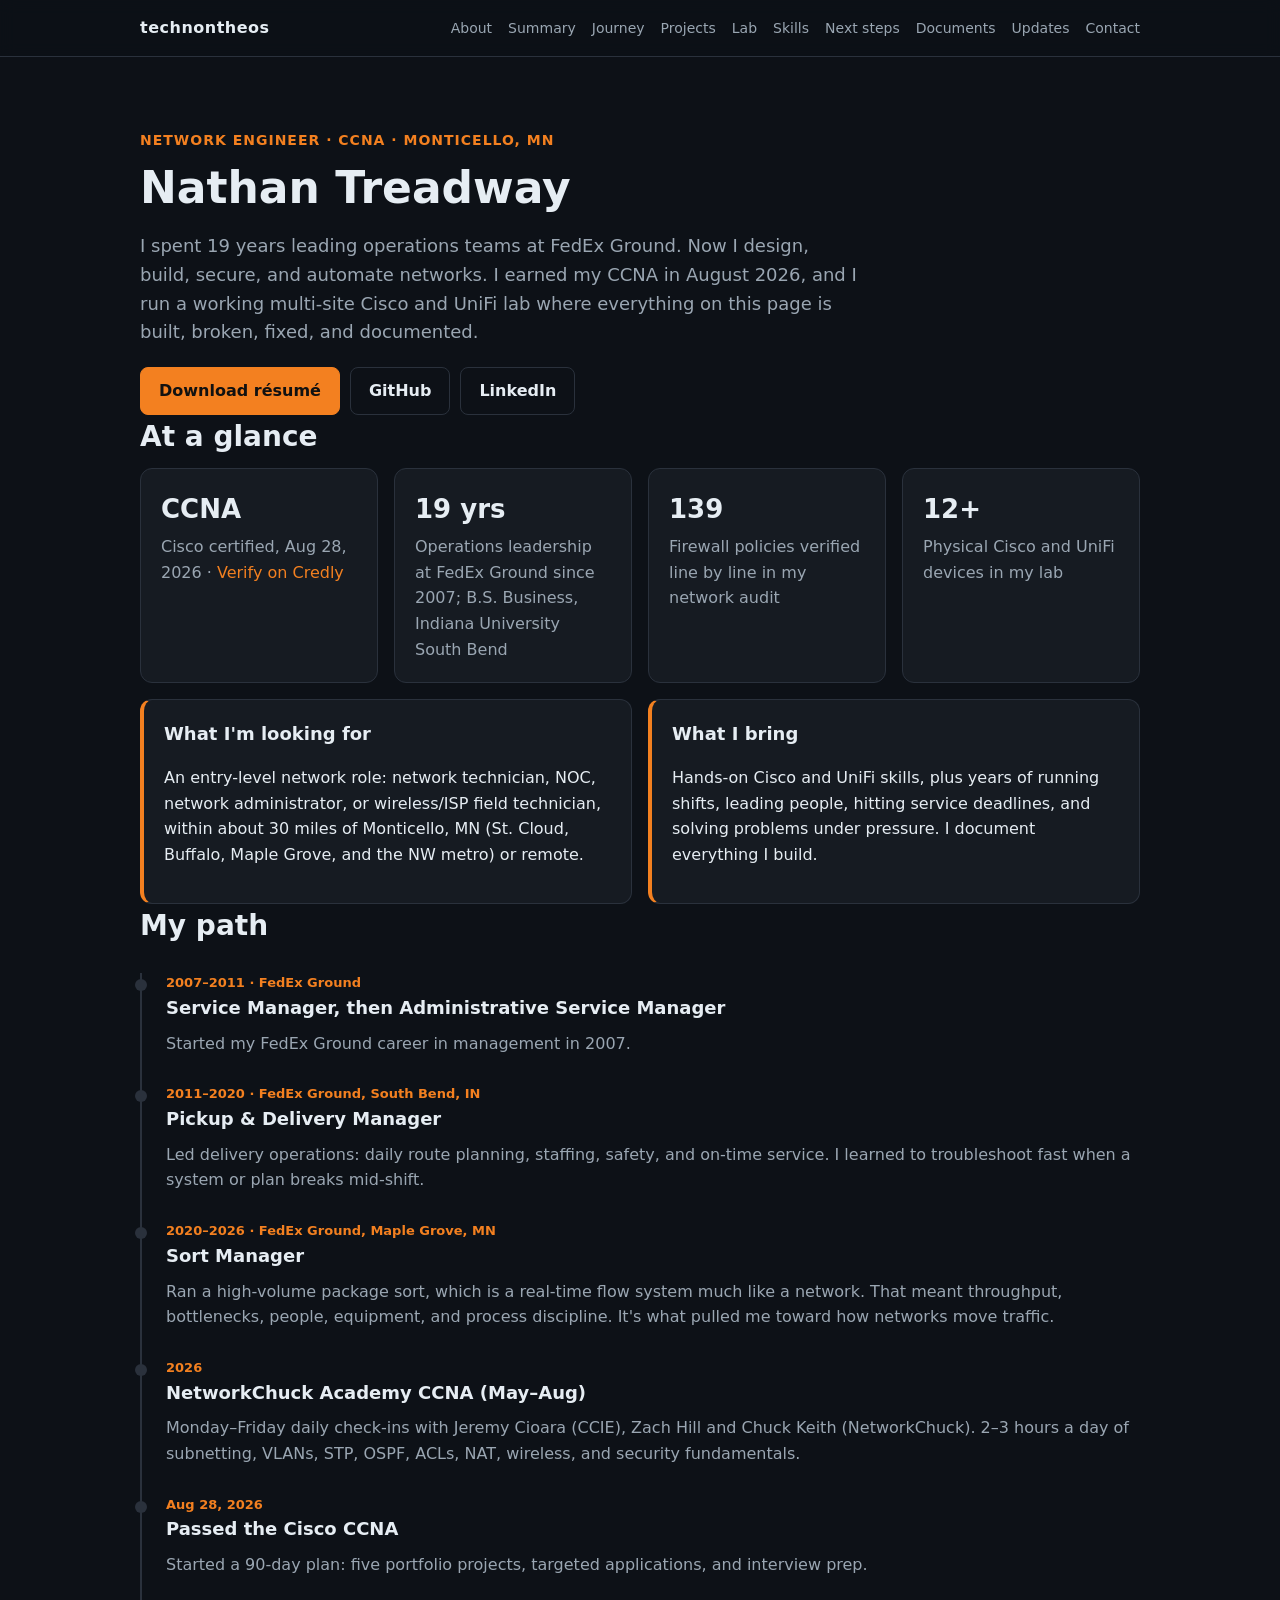
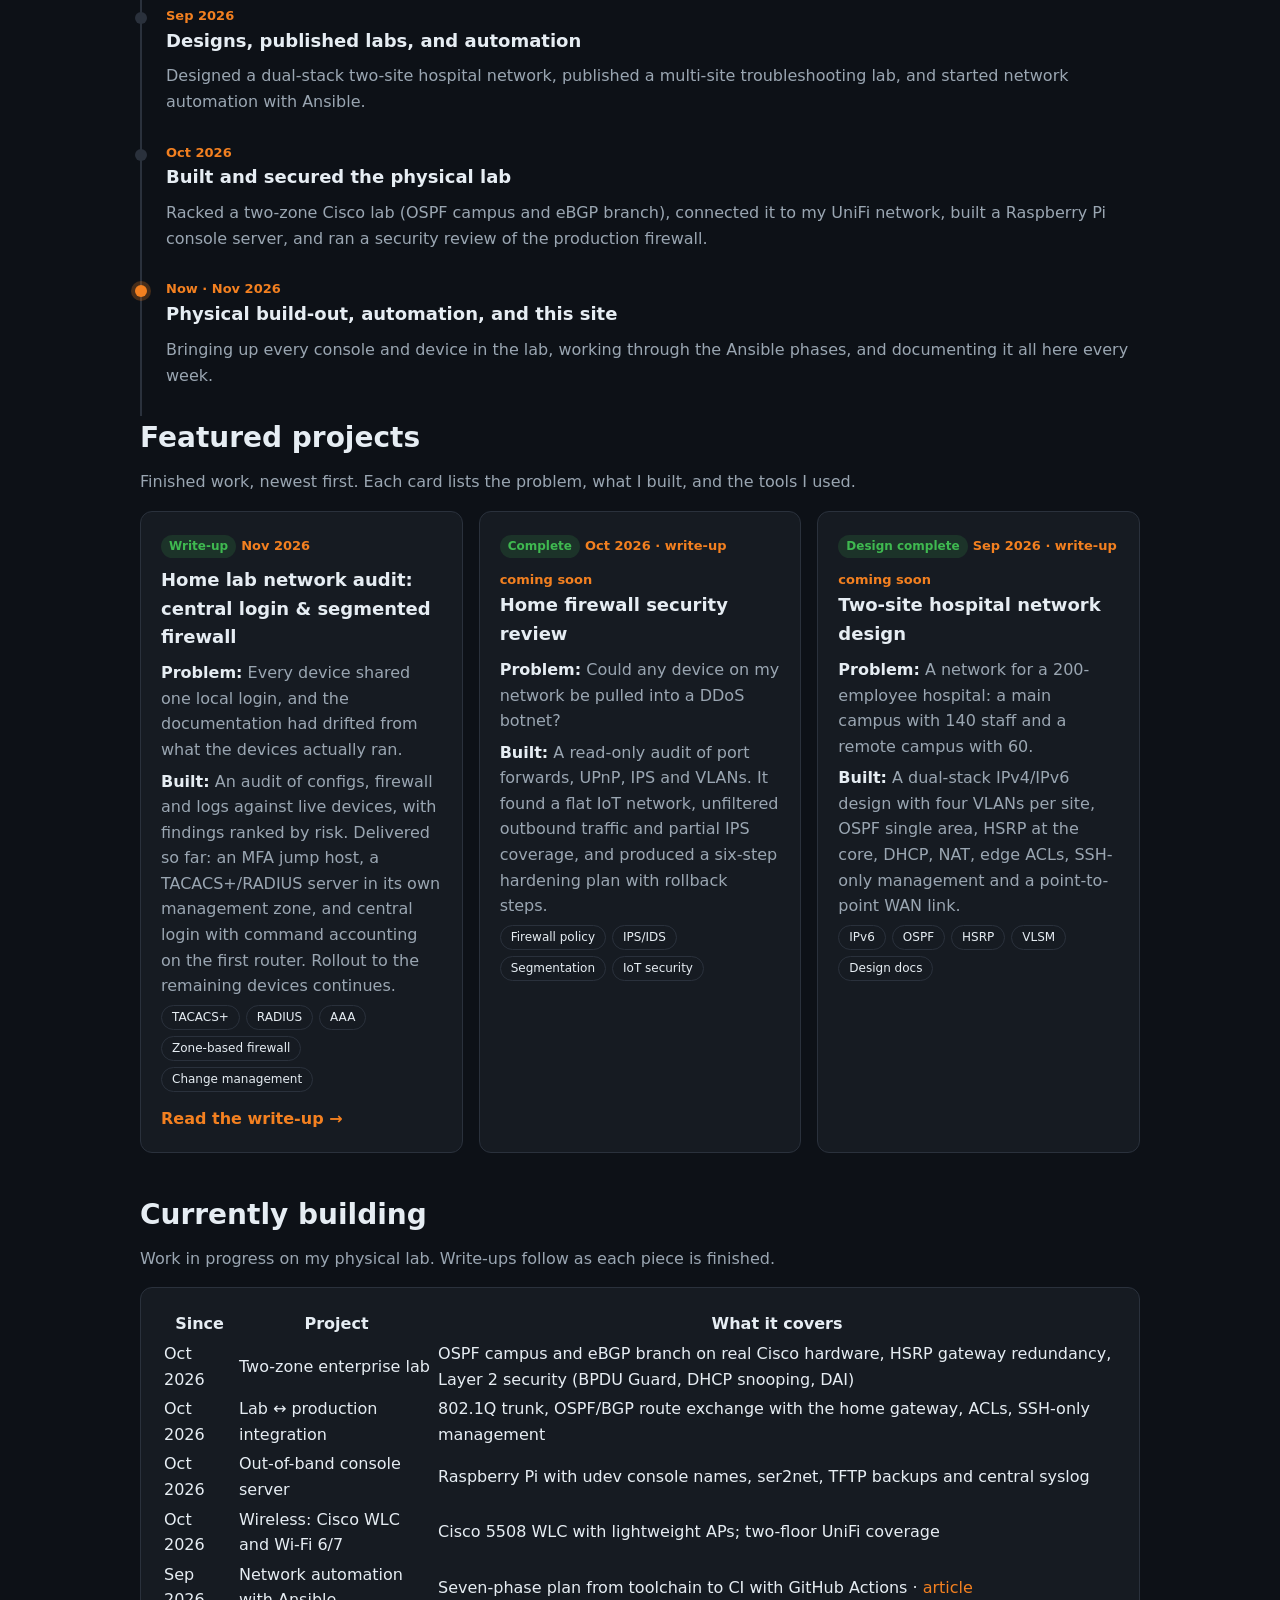
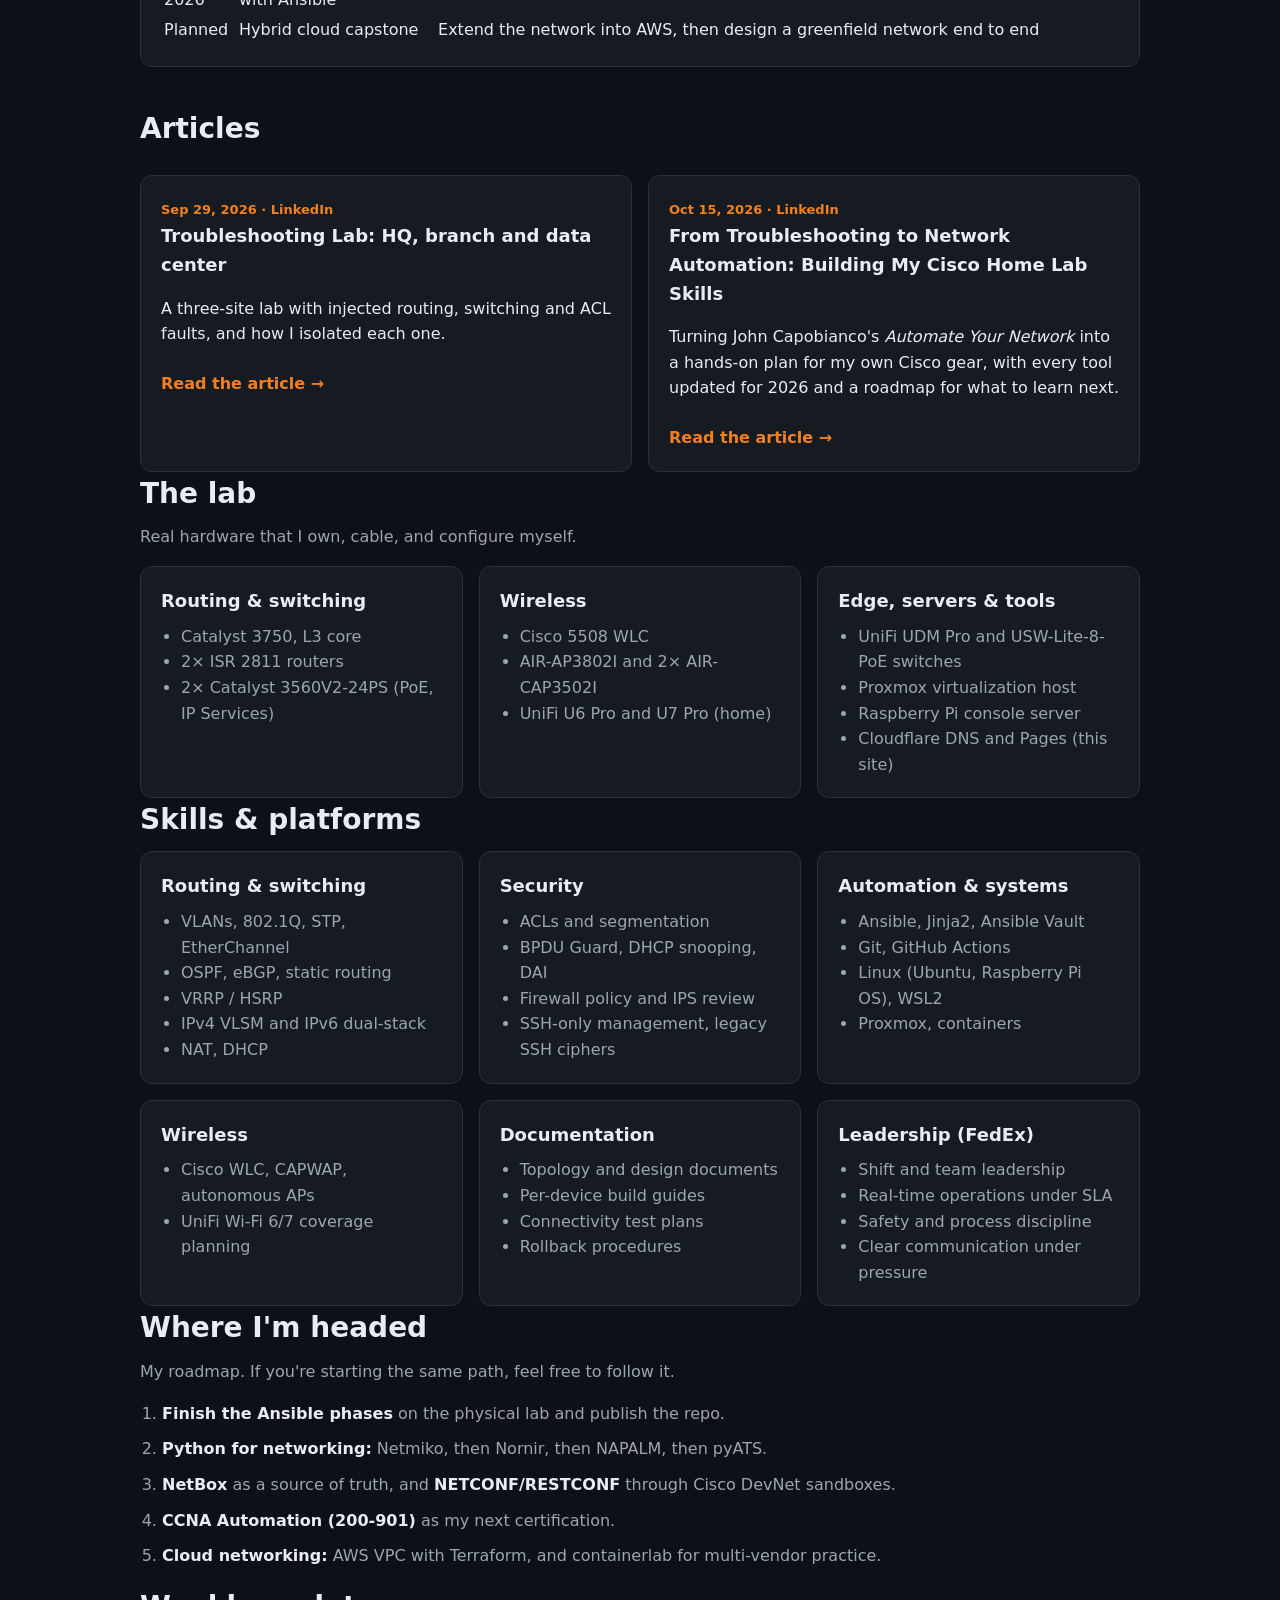
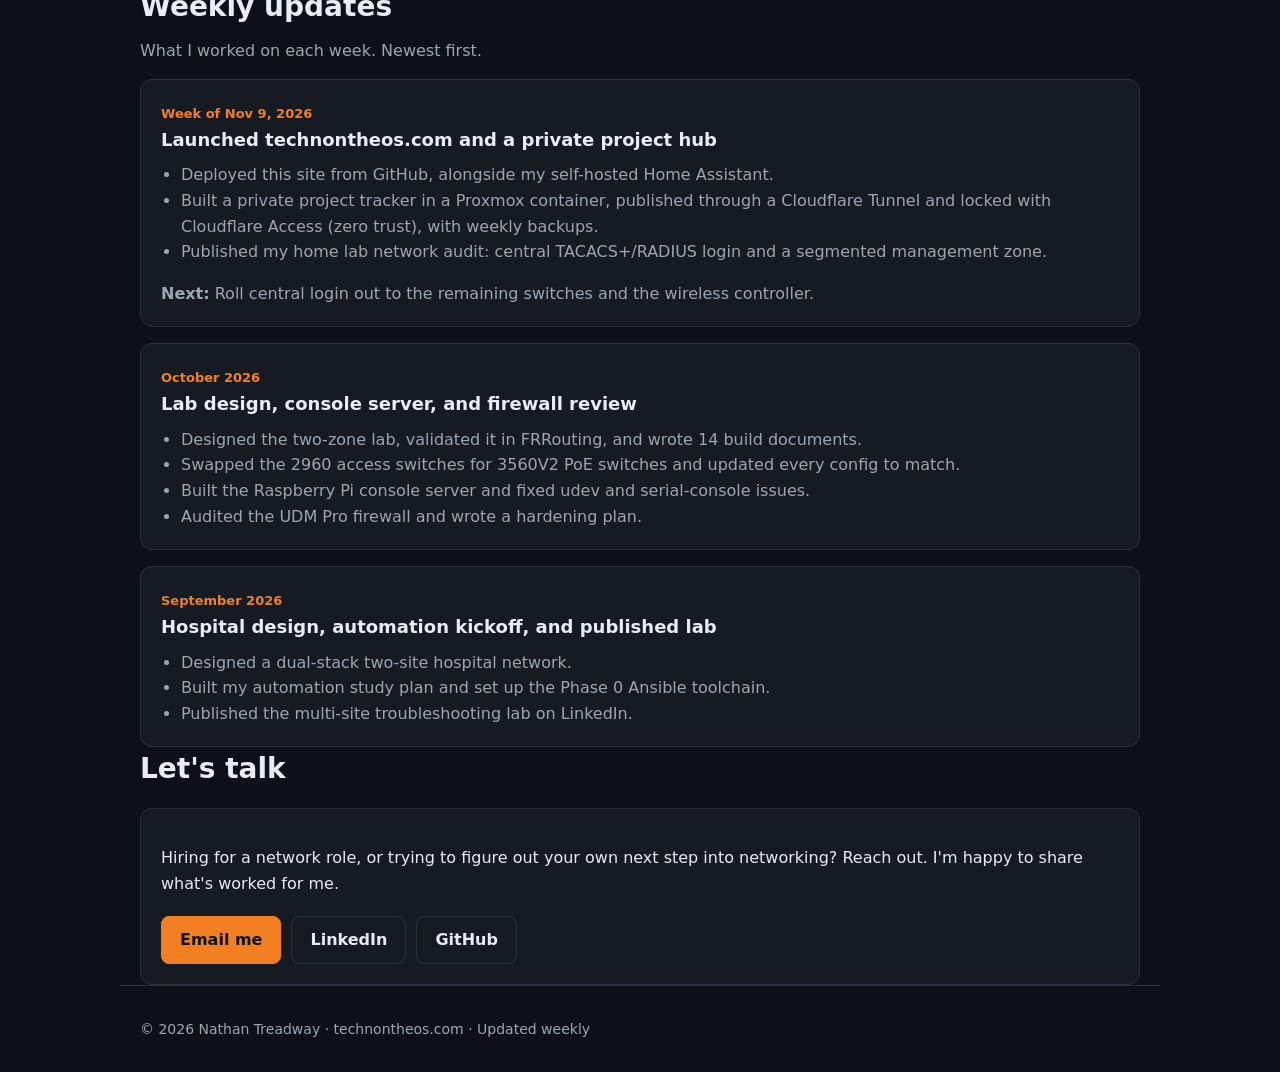
==== commit 6b938463: "Add files via upload" ====
--- a/index.html
+++ b/index.html
@@ -73,6 +73,11 @@
   <h2>My path</h2>
   <ol class="timeline">
     <li>
+      <span class="when">2007–2011 · FedEx Ground</span>
+      <h3>Service Manager, then Administrative Service Manager</h3>
+      <p>Started my FedEx Ground career in management in 2007.</p>
+    </li>
+    <li>
       <span class="when">2011–2020 · FedEx Ground, South Bend, IN</span>
       <h3>Pickup &amp; Delivery Manager</h3>
       <p>Led delivery operations: daily route planning, staffing, safety, and on-time service. I learned to troubleshoot fast when a system or plan breaks mid-shift.</p>
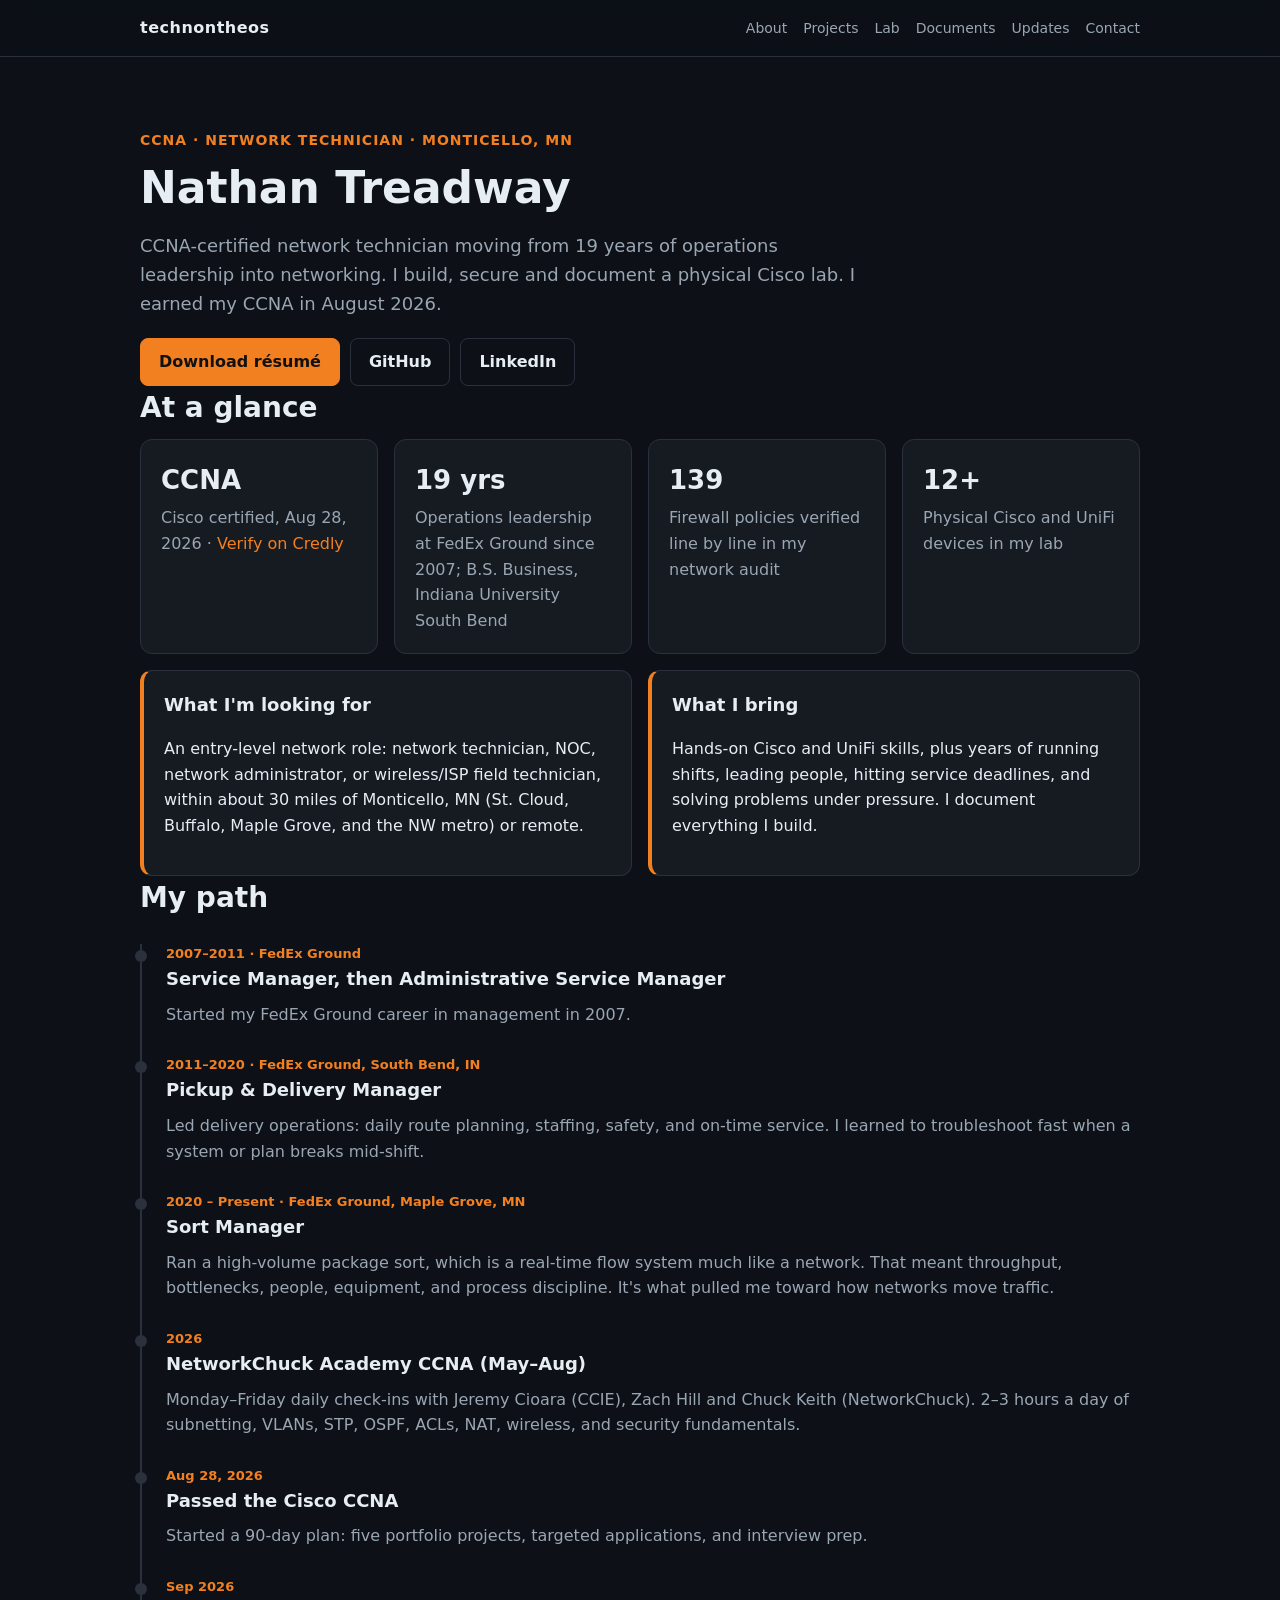
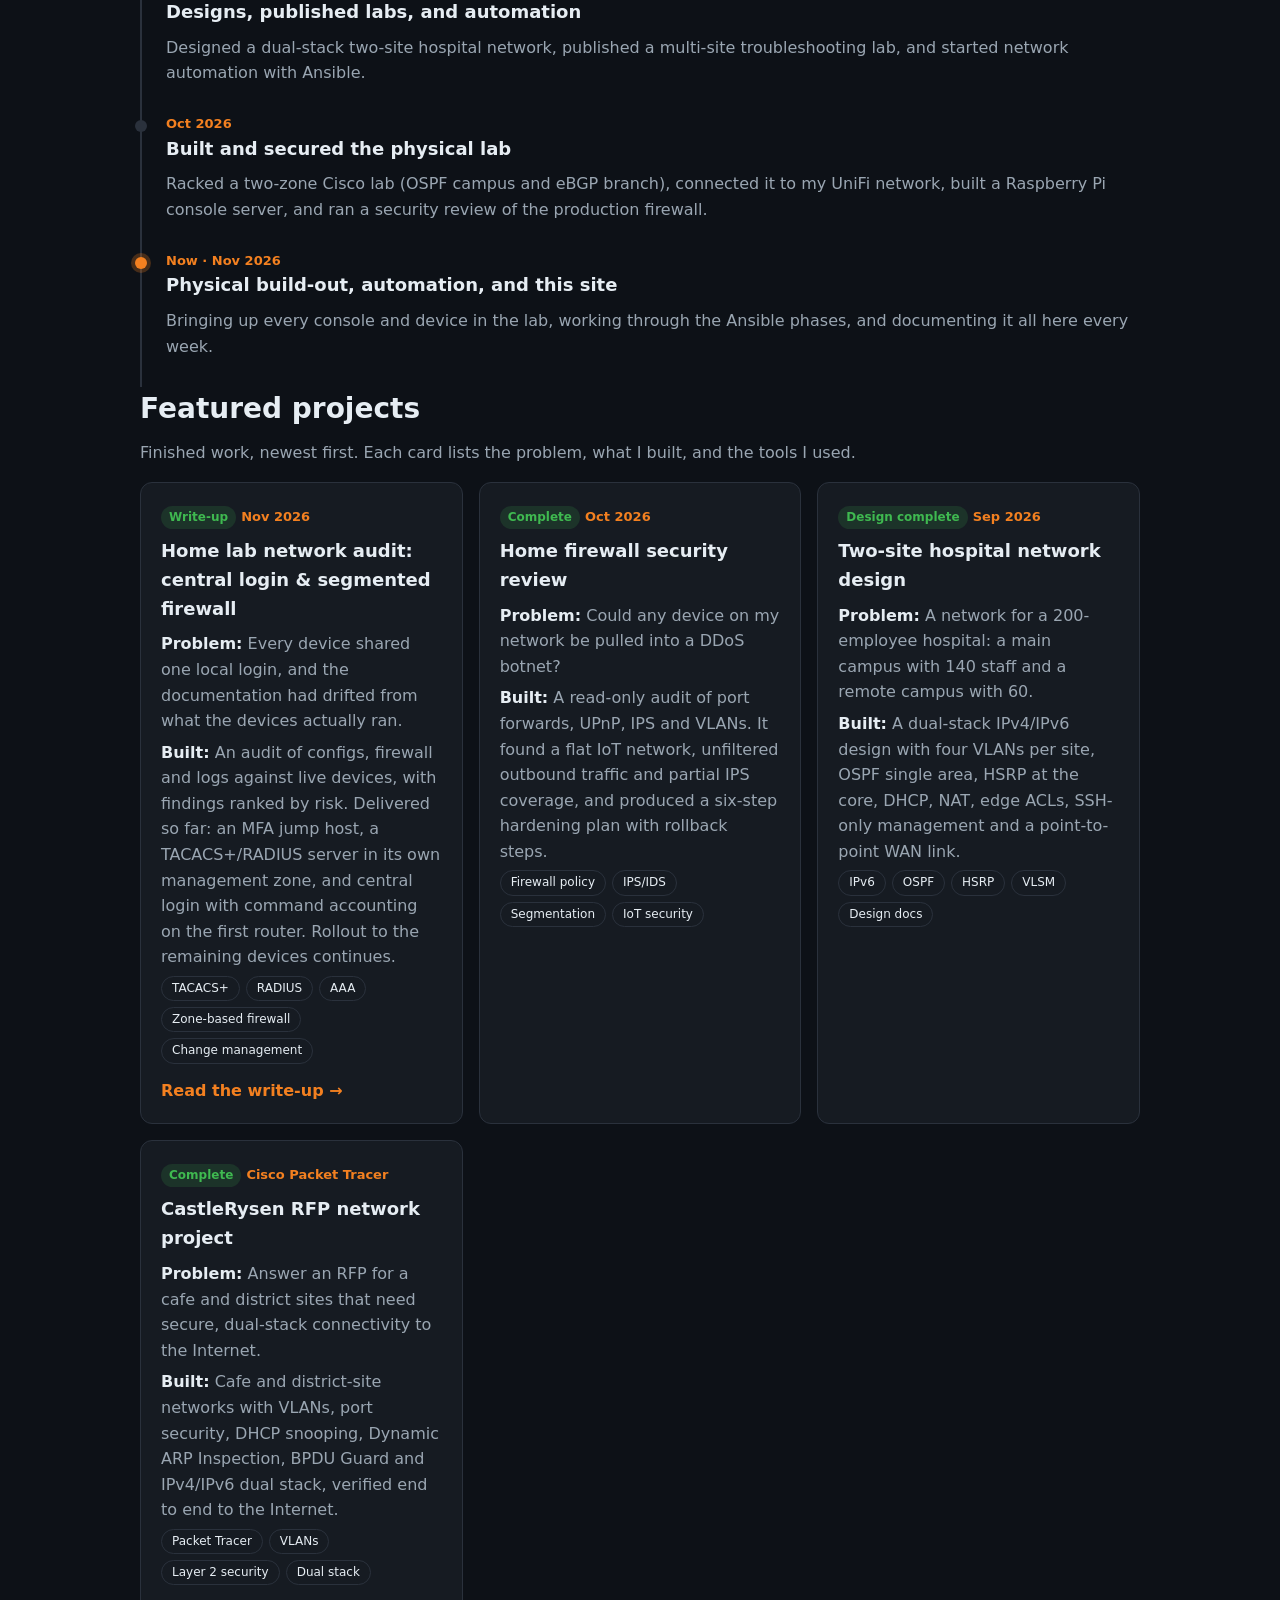
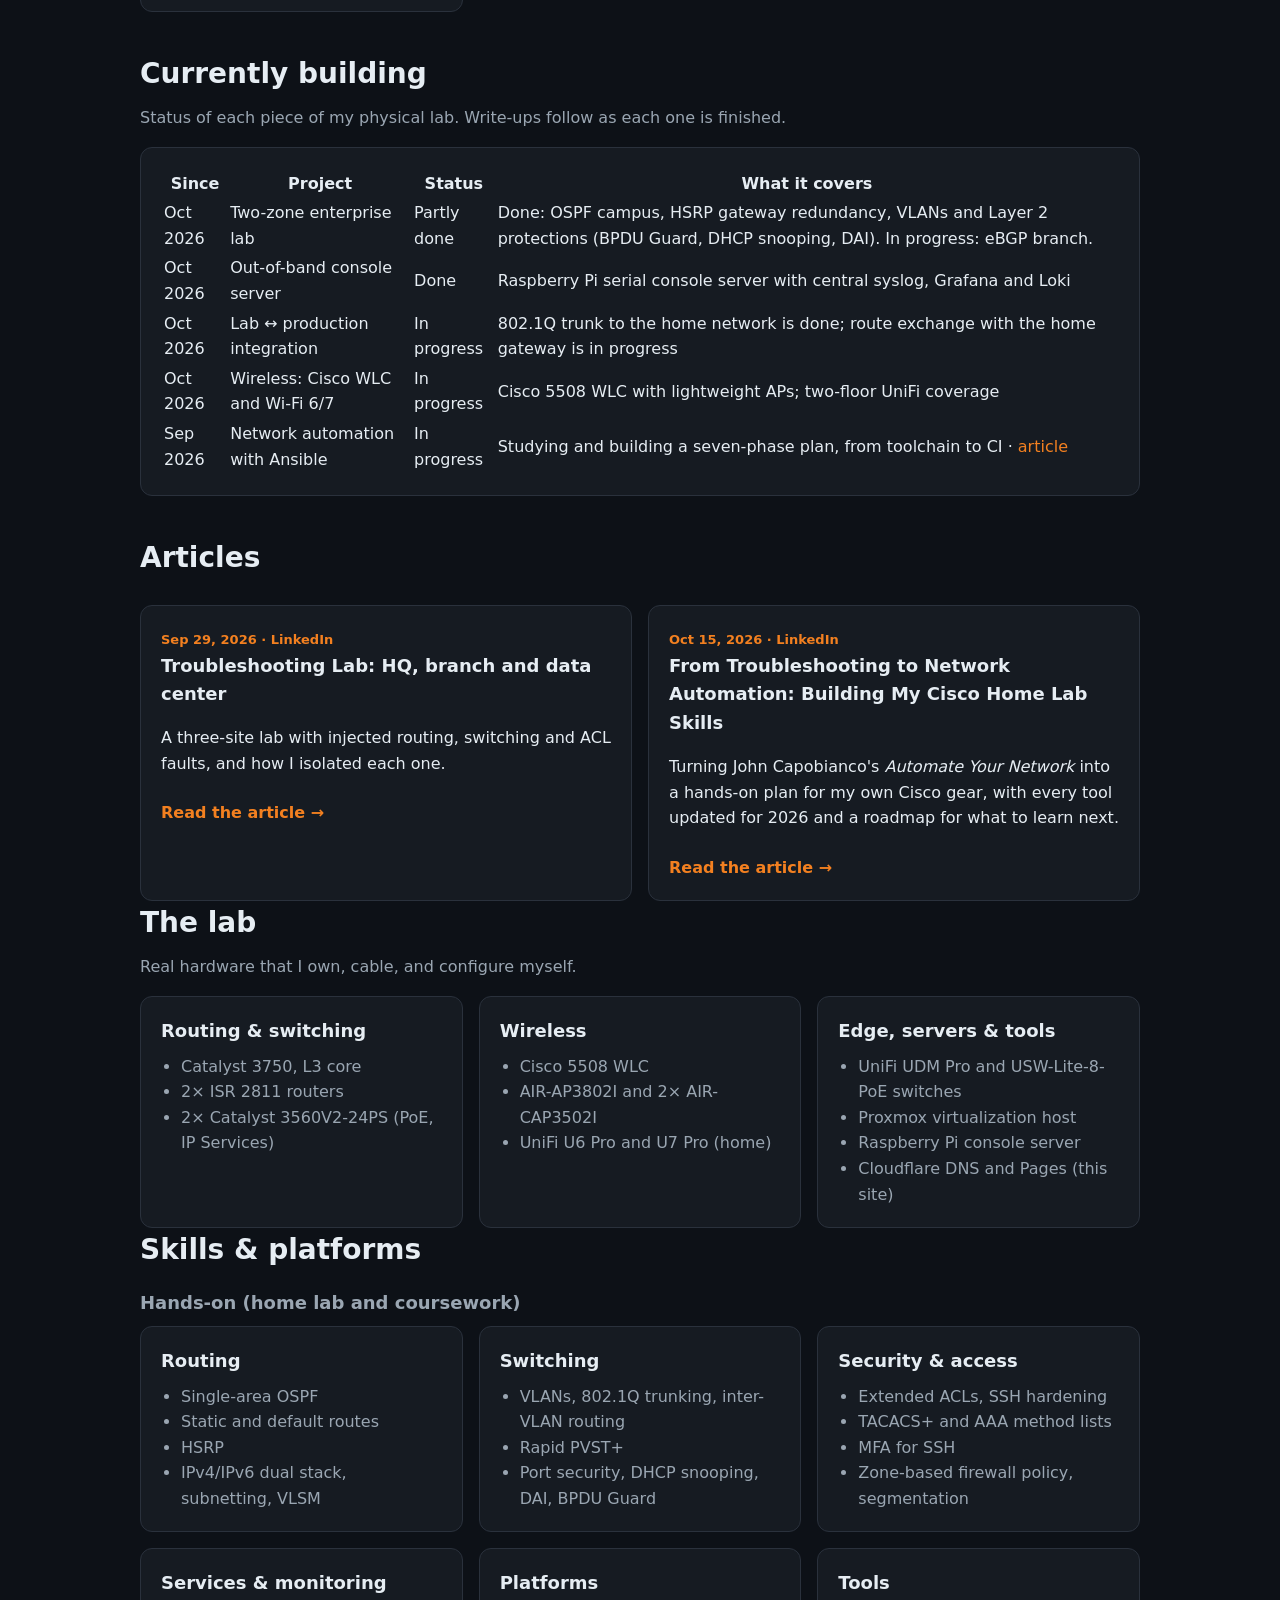
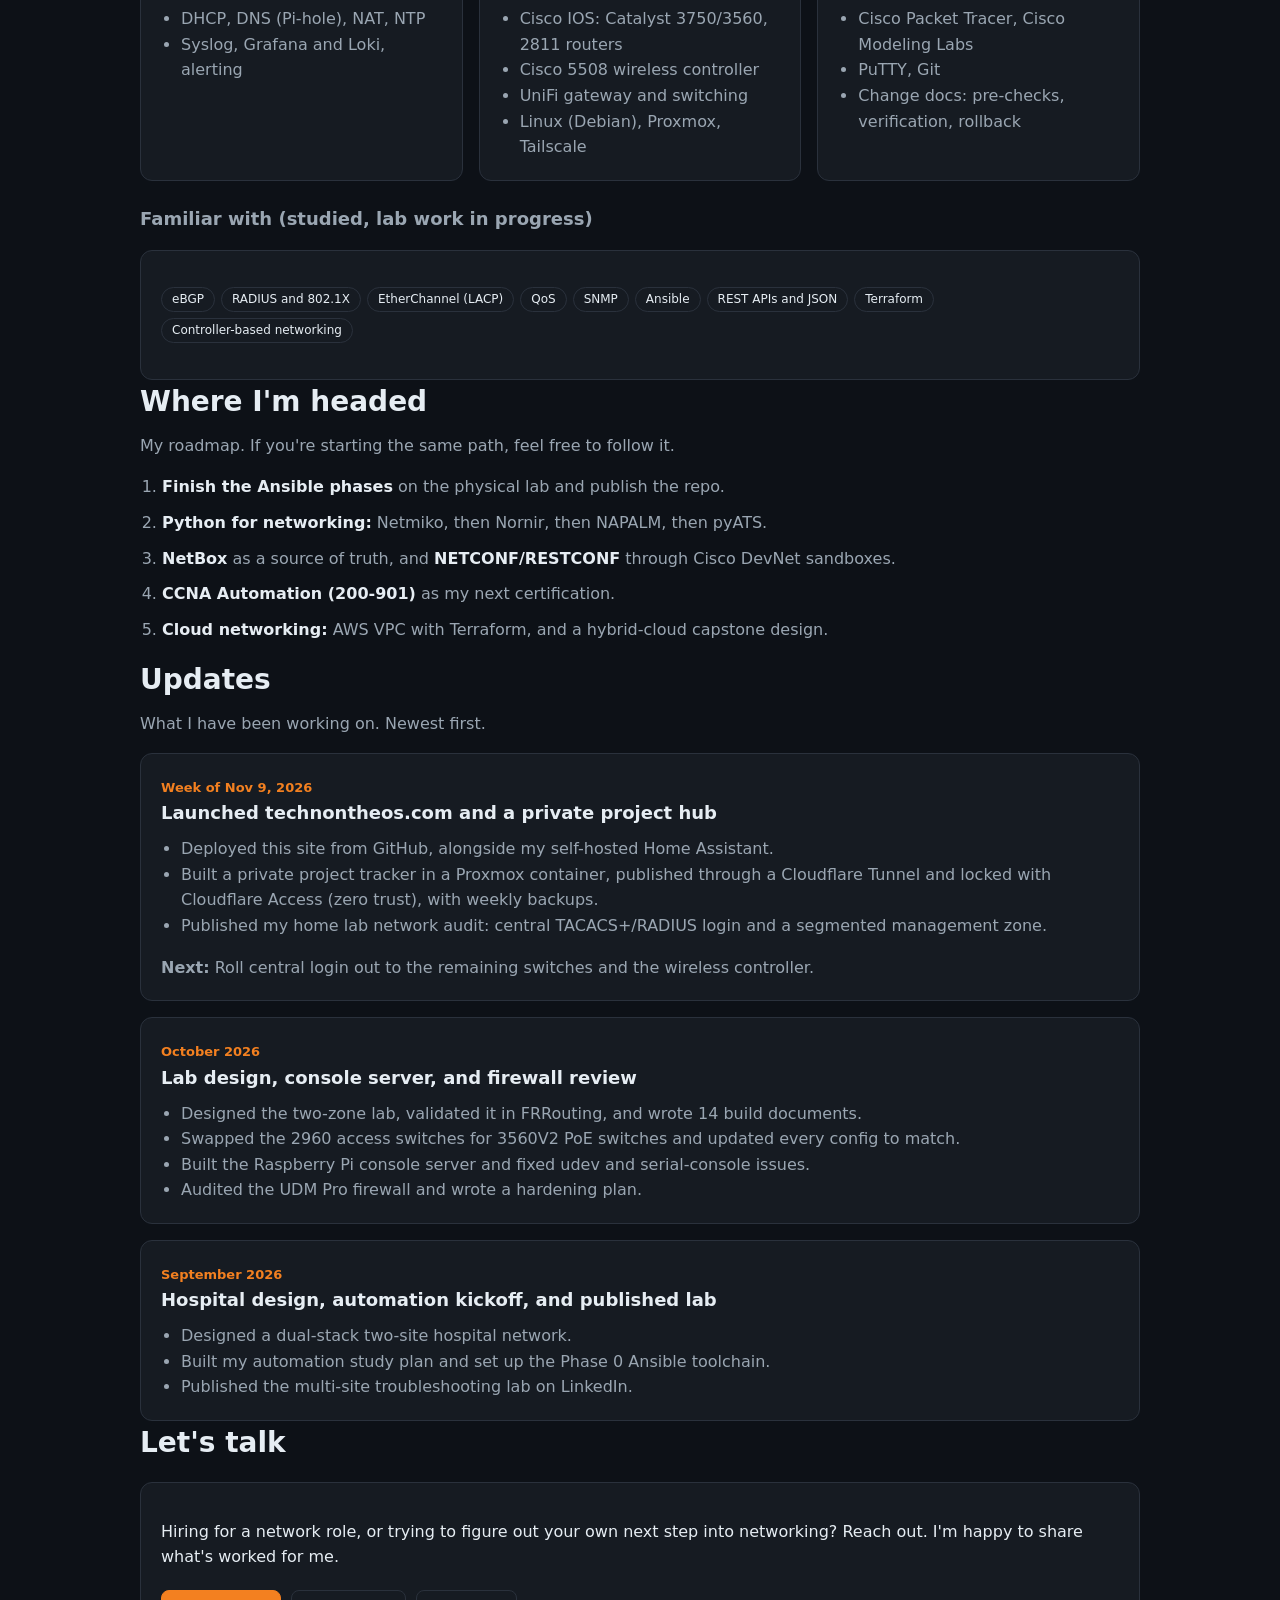
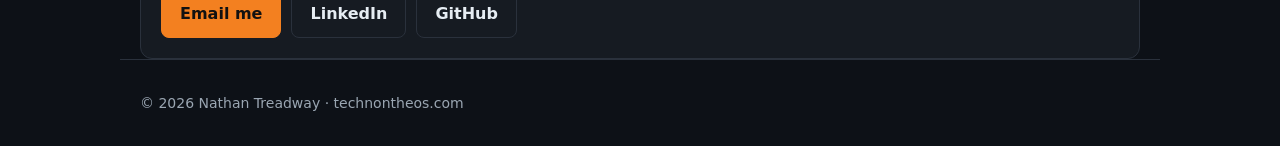
==== commit f2a4a6de: "Add files via upload" ====
--- a/index.html
+++ b/index.html
@@ -3,32 +3,31 @@
 <head>
 <meta charset="utf-8">
 <meta name="viewport" content="width=device-width, initial-scale=1">
-<title>Nathan Treadway | Network Engineer (CCNA)</title>
+<title>Nathan Treadway | CCNA</title>
 <meta name="description" content="Nathan Treadway: CCNA-certified network engineer in Monticello, MN, with 19 years of FedEx Ground operations leadership. Enterprise routing and switching, wireless, security, and Ansible automation on a real Cisco and UniFi lab.">
 <meta property="og:type" content="website">
-<meta property="og:title" content="Nathan Treadway | Network Engineer (CCNA)">
+<meta property="og:title" content="Nathan Treadway | CCNA">
 <meta property="og:description" content="Nathan Treadway: CCNA-certified network engineer in Monticello, MN, with 19 years of FedEx Ground operations leadership. Enterprise routing and switching, wireless, security, and Ansible automation on a real Cisco and UniFi lab.">
 <meta property="og:url" content="https://technontheos.com/">
 <meta name="twitter:card" content="summary">
 <link rel="canonical" href="https://technontheos.com/">
 <link rel="stylesheet" href="assets/style.css">
+<script type="application/ld+json">
+{"@context":"https://schema.org","@type":"Person","name":"Nathan Treadway","url":"https://technontheos.com/","jobTitle":"Network Technician (CCNA)","address":{"@type":"PostalAddress","addressLocality":"Monticello","addressRegion":"MN","addressCountry":"US"},"alumniOf":{"@type":"CollegeOrUniversity","name":"Indiana University South Bend"},"hasCredential":{"@type":"EducationalOccupationalCredential","name":"Cisco Certified Network Associate (CCNA)","credentialCategory":"certification","url":"https://www.credly.com/earner/earned/badge/9ac752f9-4383-4dd7-b3dd-a38862484bf0"},"sameAs":["https://www.linkedin.com/in/nathan-treadway-618a7ba/","https://github.com/TechnonTheos"]}
+</script>
 </head>
 <body>
 
 <header class="top">
   <div class="wrap nav">
-    <a class="brand" href="#">technontheos</a>
+    <a class="brand" href="/">technontheos</a>
     <nav>
-      <a href="about.html">About</a>
-      <a href="#summary">Summary</a>
-      <a href="#journey">Journey</a>
-      <a href="#projects">Projects</a>
-      <a href="#lab">Lab</a>
-      <a href="#skills">Skills</a>
-      <a href="#next">Next steps</a>
-      <a href="docs.html">Documents</a>
-      <a href="#updates">Updates</a>
-      <a href="#contact">Contact</a>
+      <a href="/about.html">About</a>
+      <a href="/#projects">Projects</a>
+      <a href="/#lab">Lab</a>
+      <a href="/docs.html">Documents</a>
+      <a href="/#updates">Updates</a>
+      <a href="/#contact">Contact</a>
     </nav>
   </div>
 </header>
@@ -37,9 +36,9 @@
 
 <!-- ============ HERO ============ -->
 <section class="hero wrap">
-  <p class="eyebrow">Network Engineer · CCNA · Monticello, MN</p>
+  <p class="eyebrow">CCNA · Network Technician · Monticello, MN</p>
   <h1>Nathan Treadway</h1>
-  <p class="lead">I spent 19 years leading operations teams at FedEx Ground. Now I design, build, secure, and automate networks. I earned my CCNA in August 2026, and I run a working multi-site Cisco and UniFi lab where everything on this page is built, broken, fixed, and documented.</p>
+  <p class="lead">CCNA-certified network technician moving from 19 years of operations leadership into networking. I build, secure and document a physical Cisco lab. I earned my CCNA in August 2026.</p>
   <div class="cta">
     <a class="btn primary" href="assets/Nathan-Treadway-Resume.pdf">Download résumé</a>
     <a class="btn" href="https://github.com/TechnonTheos">GitHub</a>
@@ -83,7 +82,7 @@
       <p>Led delivery operations: daily route planning, staffing, safety, and on-time service. I learned to troubleshoot fast when a system or plan breaks mid-shift.</p>
     </li>
     <li>
-      <span class="when">2020–2026 · FedEx Ground, Maple Grove, MN</span>
+      <span class="when">2020 – Present · FedEx Ground, Maple Grove, MN</span>
       <h3>Sort Manager</h3>
       <p>Ran a high-volume package sort, which is a real-time flow system much like a network. That meant throughput, bottlenecks, people, equipment, and process discipline. It's what pulled me toward how networks move traffic.</p>
     </li>
@@ -133,7 +132,7 @@
 
     <article class="card project">
       <div class="tag done">Complete</div>
-      <span class="when">Oct 2026 · write-up coming soon</span>
+      <span class="when">Oct 2026</span>
       <h3>Home firewall security review</h3>
       <p><b>Problem:</b> Could any device on my network be pulled into a DDoS botnet?</p>
       <p><b>Built:</b> A read-only audit of port forwards, UPnP, IPS and VLANs. It found a flat IoT network, unfiltered outbound traffic and partial IPS coverage, and produced a six-step hardening plan with rollback steps.</p>
@@ -142,25 +141,32 @@
 
     <article class="card project">
       <div class="tag done">Design complete</div>
-      <span class="when">Sep 2026 · write-up coming soon</span>
+      <span class="when">Sep 2026</span>
       <h3>Two-site hospital network design</h3>
       <p><b>Problem:</b> A network for a 200-employee hospital: a main campus with 140 staff and a remote campus with 60.</p>
       <p><b>Built:</b> A dual-stack IPv4/IPv6 design with four VLANs per site, OSPF single area, HSRP at the core, DHCP, NAT, edge ACLs, SSH-only management and a point-to-point WAN link.</p>
       <p class="chips"><span>IPv6</span> <span>OSPF</span> <span>HSRP</span> <span>VLSM</span> <span>Design docs</span></p>
     </article>
+    <article class="card project">
+      <div class="tag done">Complete</div>
+      <span class="when">Cisco Packet Tracer</span>
+      <h3>CastleRysen RFP network project</h3>
+      <p><b>Problem:</b> Answer an RFP for a cafe and district sites that need secure, dual-stack connectivity to the Internet.</p>
+      <p><b>Built:</b> Cafe and district-site networks with VLANs, port security, DHCP snooping, Dynamic ARP Inspection, BPDU Guard and IPv4/IPv6 dual stack, verified end to end to the Internet.</p>
+      <p class="chips"><span>Packet Tracer</span> <span>VLANs</span> <span>Layer 2 security</span> <span>Dual stack</span></p>
+    </article>
   </div>
 
   <h2 style="margin-top:40px">Currently building</h2>
-  <p class="sub">Work in progress on my physical lab. Write-ups follow as each piece is finished.</p>
+  <p class="sub">Status of each piece of my physical lab. Write-ups follow as each one is finished.</p>
   <div class="card">
     <table class="roadmap">
-      <tr><th>Since</th><th>Project</th><th>What it covers</th></tr>
-      <tr><td>Oct 2026</td><td>Two-zone enterprise lab</td><td>OSPF campus and eBGP branch on real Cisco hardware, HSRP gateway redundancy, Layer 2 security (BPDU Guard, DHCP snooping, DAI)</td></tr>
-      <tr><td>Oct 2026</td><td>Lab ↔ production integration</td><td>802.1Q trunk, OSPF/BGP route exchange with the home gateway, ACLs, SSH-only management</td></tr>
-      <tr><td>Oct 2026</td><td>Out-of-band console server</td><td>Raspberry Pi with udev console names, ser2net, TFTP backups and central syslog</td></tr>
-      <tr><td>Oct 2026</td><td>Wireless: Cisco WLC and Wi-Fi 6/7</td><td>Cisco 5508 WLC with lightweight APs; two-floor UniFi coverage</td></tr>
-      <tr><td>Sep 2026</td><td>Network automation with Ansible</td><td>Seven-phase plan from toolchain to CI with GitHub Actions · <a href="https://www.linkedin.com/pulse/from-troubleshooting-network-automation-building-my-cisco-treadway-hghdc/">article</a></td></tr>
-      <tr><td>Planned</td><td>Hybrid cloud capstone</td><td>Extend the network into AWS, then design a greenfield network end to end</td></tr>
+      <tr><th>Since</th><th>Project</th><th>Status</th><th>What it covers</th></tr>
+      <tr><td>Oct 2026</td><td>Two-zone enterprise lab</td><td><span class="st done">Partly done</span></td><td>Done: OSPF campus, HSRP gateway redundancy, VLANs and Layer 2 protections (BPDU Guard, DHCP snooping, DAI). In progress: eBGP branch.</td></tr>
+      <tr><td>Oct 2026</td><td>Out-of-band console server</td><td><span class="st done">Done</span></td><td>Raspberry Pi serial console server with central syslog, Grafana and Loki</td></tr>
+      <tr><td>Oct 2026</td><td>Lab ↔ production integration</td><td><span class="st wip">In progress</span></td><td>802.1Q trunk to the home network is done; route exchange with the home gateway is in progress</td></tr>
+      <tr><td>Oct 2026</td><td>Wireless: Cisco WLC and Wi-Fi 6/7</td><td><span class="st wip">In progress</span></td><td>Cisco 5508 WLC with lightweight APs; two-floor UniFi coverage</td></tr>
+      <tr><td>Sep 2026</td><td>Network automation with Ansible</td><td><span class="st wip">In progress</span></td><td>Studying and building a seven-phase plan, from toolchain to CI · <a href="https://www.linkedin.com/pulse/from-troubleshooting-network-automation-building-my-cisco-treadway-hghdc/">article</a></td></tr>
     </table>
   </div>
   <h2 style="margin-top:40px">Articles</h2>
@@ -183,14 +189,17 @@
 <!-- ============ SKILLS ============ -->
 <section id="skills" class="wrap">
   <h2>Skills &amp; platforms</h2>
+  <h3 class="sub" style="margin-top:16px">Hands-on (home lab and coursework)</h3>
   <div class="grid3">
-    <div class="card"><h3>Routing &amp; switching</h3><ul><li>VLANs, 802.1Q, STP, EtherChannel</li><li>OSPF, eBGP, static routing</li><li>VRRP / HSRP</li><li>IPv4 VLSM and IPv6 dual-stack</li><li>NAT, DHCP</li></ul></div>
-    <div class="card"><h3>Security</h3><ul><li>ACLs and segmentation</li><li>BPDU Guard, DHCP snooping, DAI</li><li>Firewall policy and IPS review</li><li>SSH-only management, legacy SSH ciphers</li></ul></div>
-    <div class="card"><h3>Automation &amp; systems</h3><ul><li>Ansible, Jinja2, Ansible Vault</li><li>Git, GitHub Actions</li><li>Linux (Ubuntu, Raspberry Pi OS), WSL2</li><li>Proxmox, containers</li></ul></div>
-    <div class="card"><h3>Wireless</h3><ul><li>Cisco WLC, CAPWAP, autonomous APs</li><li>UniFi Wi-Fi 6/7 coverage planning</li></ul></div>
-    <div class="card"><h3>Documentation</h3><ul><li>Topology and design documents</li><li>Per-device build guides</li><li>Connectivity test plans</li><li>Rollback procedures</li></ul></div>
-    <div class="card"><h3>Leadership (FedEx)</h3><ul><li>Shift and team leadership</li><li>Real-time operations under SLA</li><li>Safety and process discipline</li><li>Clear communication under pressure</li></ul></div>
-  </div>
+    <div class="card"><h3>Routing</h3><ul><li>Single-area OSPF</li><li>Static and default routes</li><li>HSRP</li><li>IPv4/IPv6 dual stack, subnetting, VLSM</li></ul></div>
+    <div class="card"><h3>Switching</h3><ul><li>VLANs, 802.1Q trunking, inter-VLAN routing</li><li>Rapid PVST+</li><li>Port security, DHCP snooping, DAI, BPDU Guard</li></ul></div>
+    <div class="card"><h3>Security &amp; access</h3><ul><li>Extended ACLs, SSH hardening</li><li>TACACS+ and AAA method lists</li><li>MFA for SSH</li><li>Zone-based firewall policy, segmentation</li></ul></div>
+    <div class="card"><h3>Services &amp; monitoring</h3><ul><li>DHCP, DNS (Pi-hole), NAT, NTP</li><li>Syslog, Grafana and Loki, alerting</li></ul></div>
+    <div class="card"><h3>Platforms</h3><ul><li>Cisco IOS: Catalyst 3750/3560, 2811 routers</li><li>Cisco 5508 wireless controller</li><li>UniFi gateway and switching</li><li>Linux (Debian), Proxmox, Tailscale</li></ul></div>
+    <div class="card"><h3>Tools</h3><ul><li>Cisco Packet Tracer, Cisco Modeling Labs</li><li>PuTTY, Git</li><li>Change docs: pre-checks, verification, rollback</li></ul></div>
+  </div>
+  <h3 class="sub" style="margin-top:24px">Familiar with (studied, lab work in progress)</h3>
+  <div class="card"><p class="chips"><span>eBGP</span> <span>RADIUS and 802.1X</span> <span>EtherChannel (LACP)</span> <span>QoS</span> <span>SNMP</span> <span>Ansible</span> <span>REST APIs and JSON</span> <span>Terraform</span> <span>Controller-based networking</span></p></div>
 </section>
 
 <!-- ============ NEXT STEPS ============ -->
@@ -202,14 +211,14 @@
     <li><b>Python for networking:</b> Netmiko, then Nornir, then NAPALM, then pyATS.</li>
     <li><b>NetBox</b> as a source of truth, and <b>NETCONF/RESTCONF</b> through Cisco DevNet sandboxes.</li>
     <li><b>CCNA Automation (200-901)</b> as my next certification.</li>
-    <li><b>Cloud networking:</b> AWS VPC with Terraform, and containerlab for multi-vendor practice.</li>
+    <li><b>Cloud networking:</b> AWS VPC with Terraform, and a hybrid-cloud capstone design.</li>
   </ol>
 </section>
 
 <!-- ============ WEEKLY UPDATES ============ -->
 <section id="updates" class="wrap">
-  <h2>Weekly updates</h2>
-  <p class="sub">What I worked on each week. Newest first.</p>
+  <h2>Updates</h2>
+  <p class="sub">What I have been working on. Newest first.</p>
   <div class="updates">
     <!-- NEW WEEK: copy this block, paste it at the top, and edit it -->
     <article class="card update">
@@ -259,6 +268,6 @@
 
 </main>
 
-<footer class="wrap foot">© 2026 Nathan Treadway · technontheos.com · Updated weekly</footer>
+<footer class="wrap foot">© 2026 Nathan Treadway · technontheos.com</footer>
 </body>
 </html>
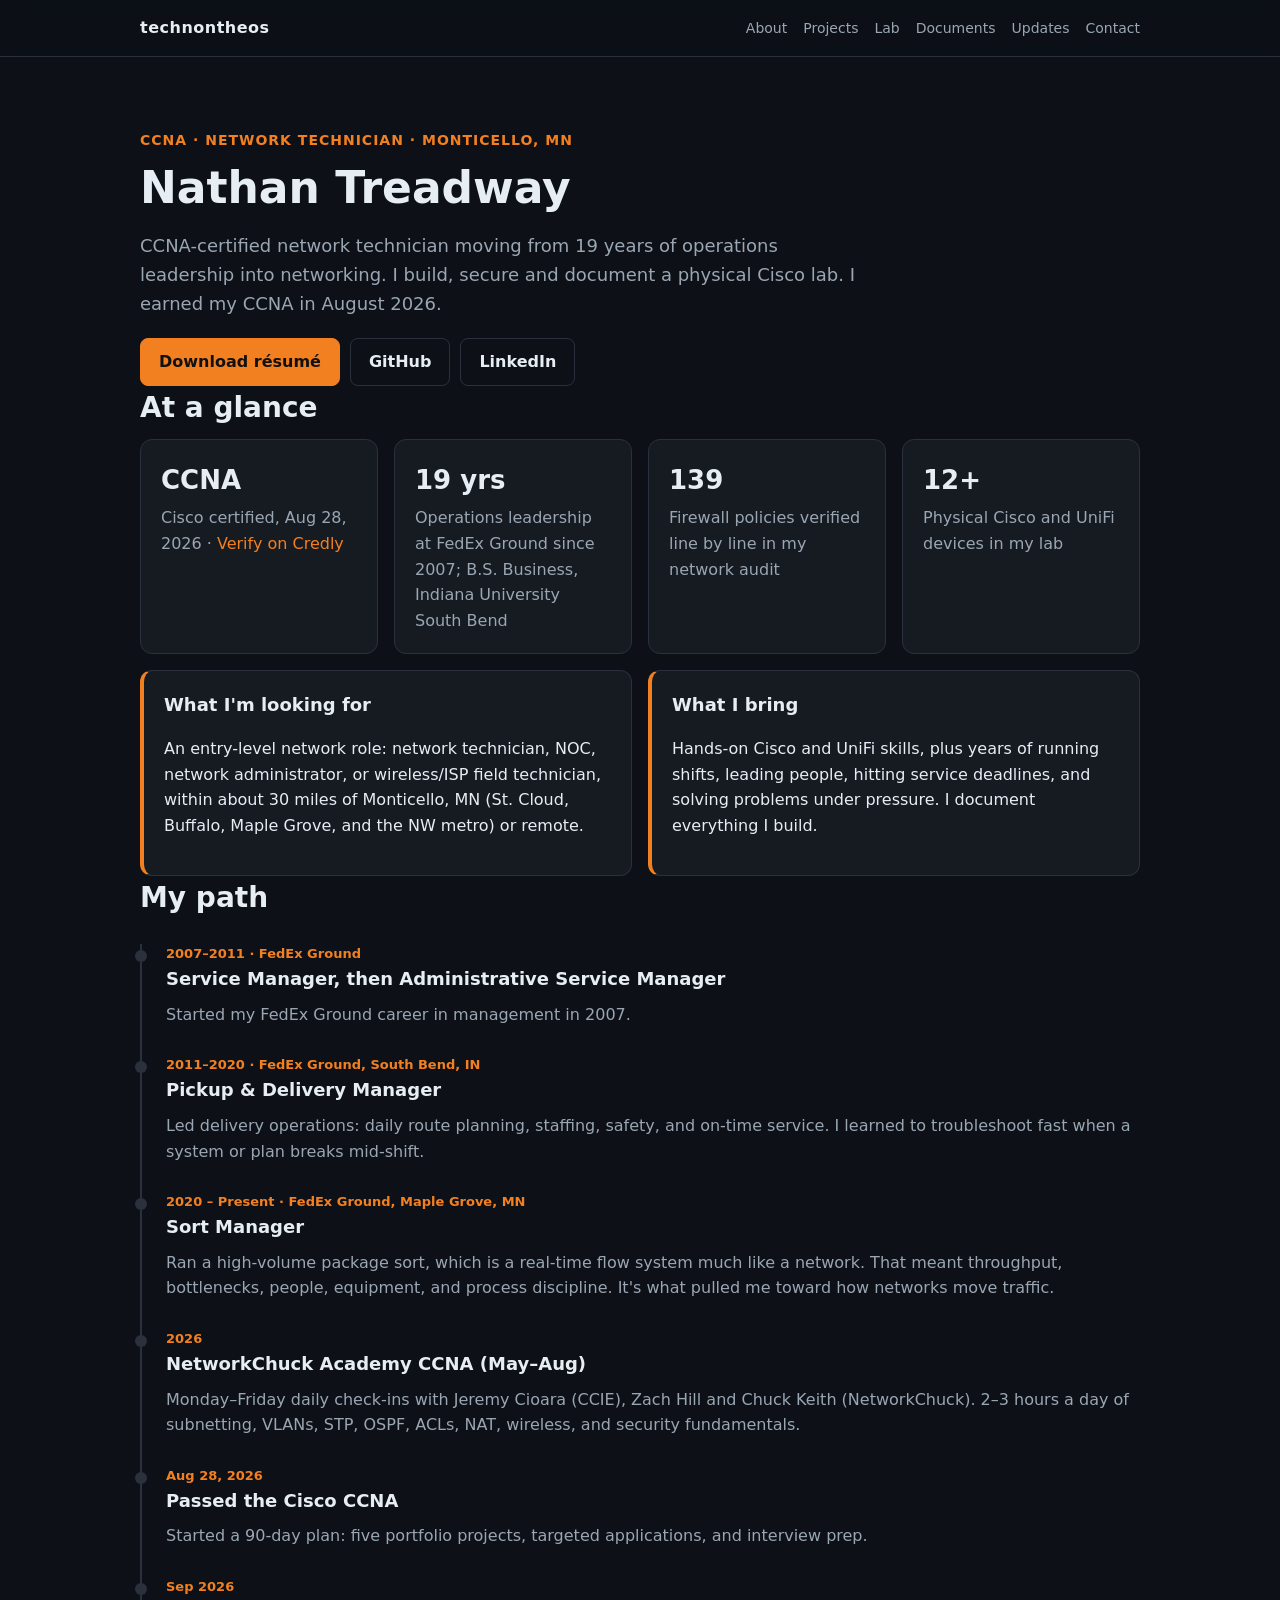
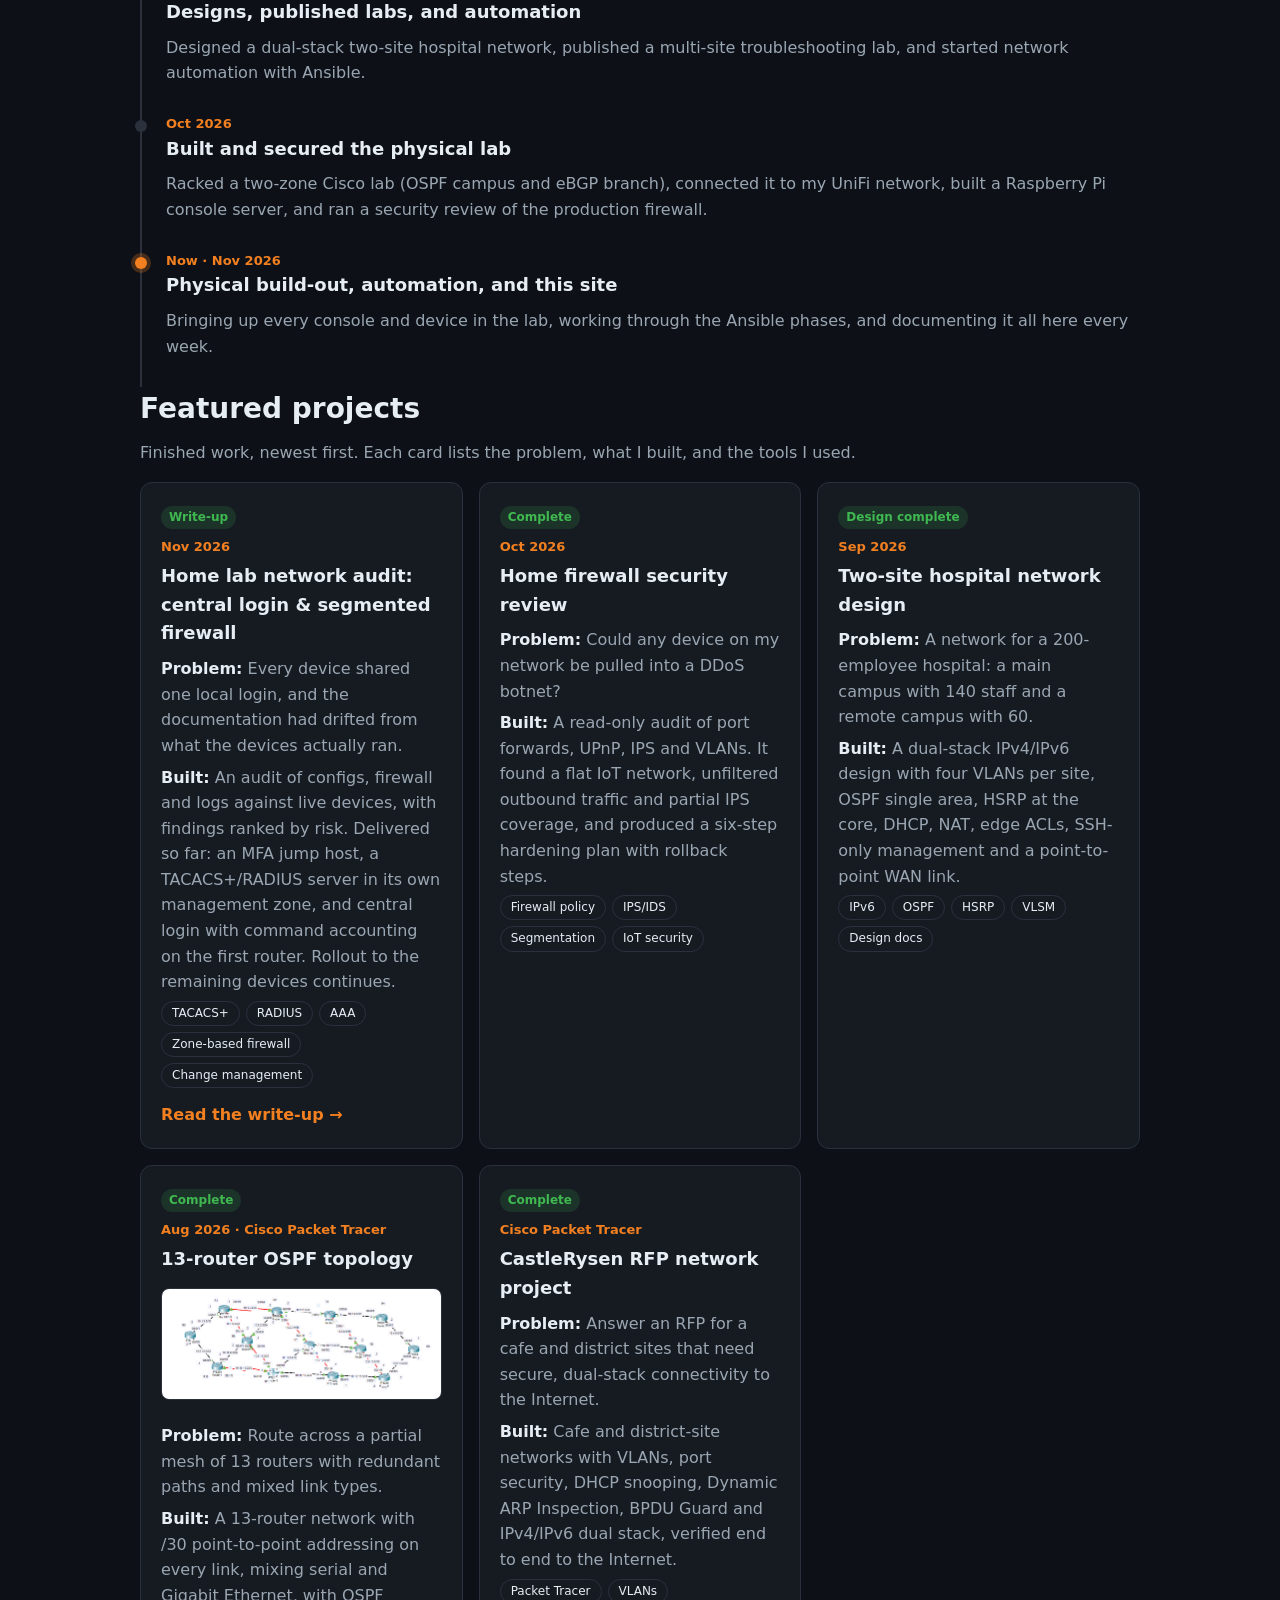
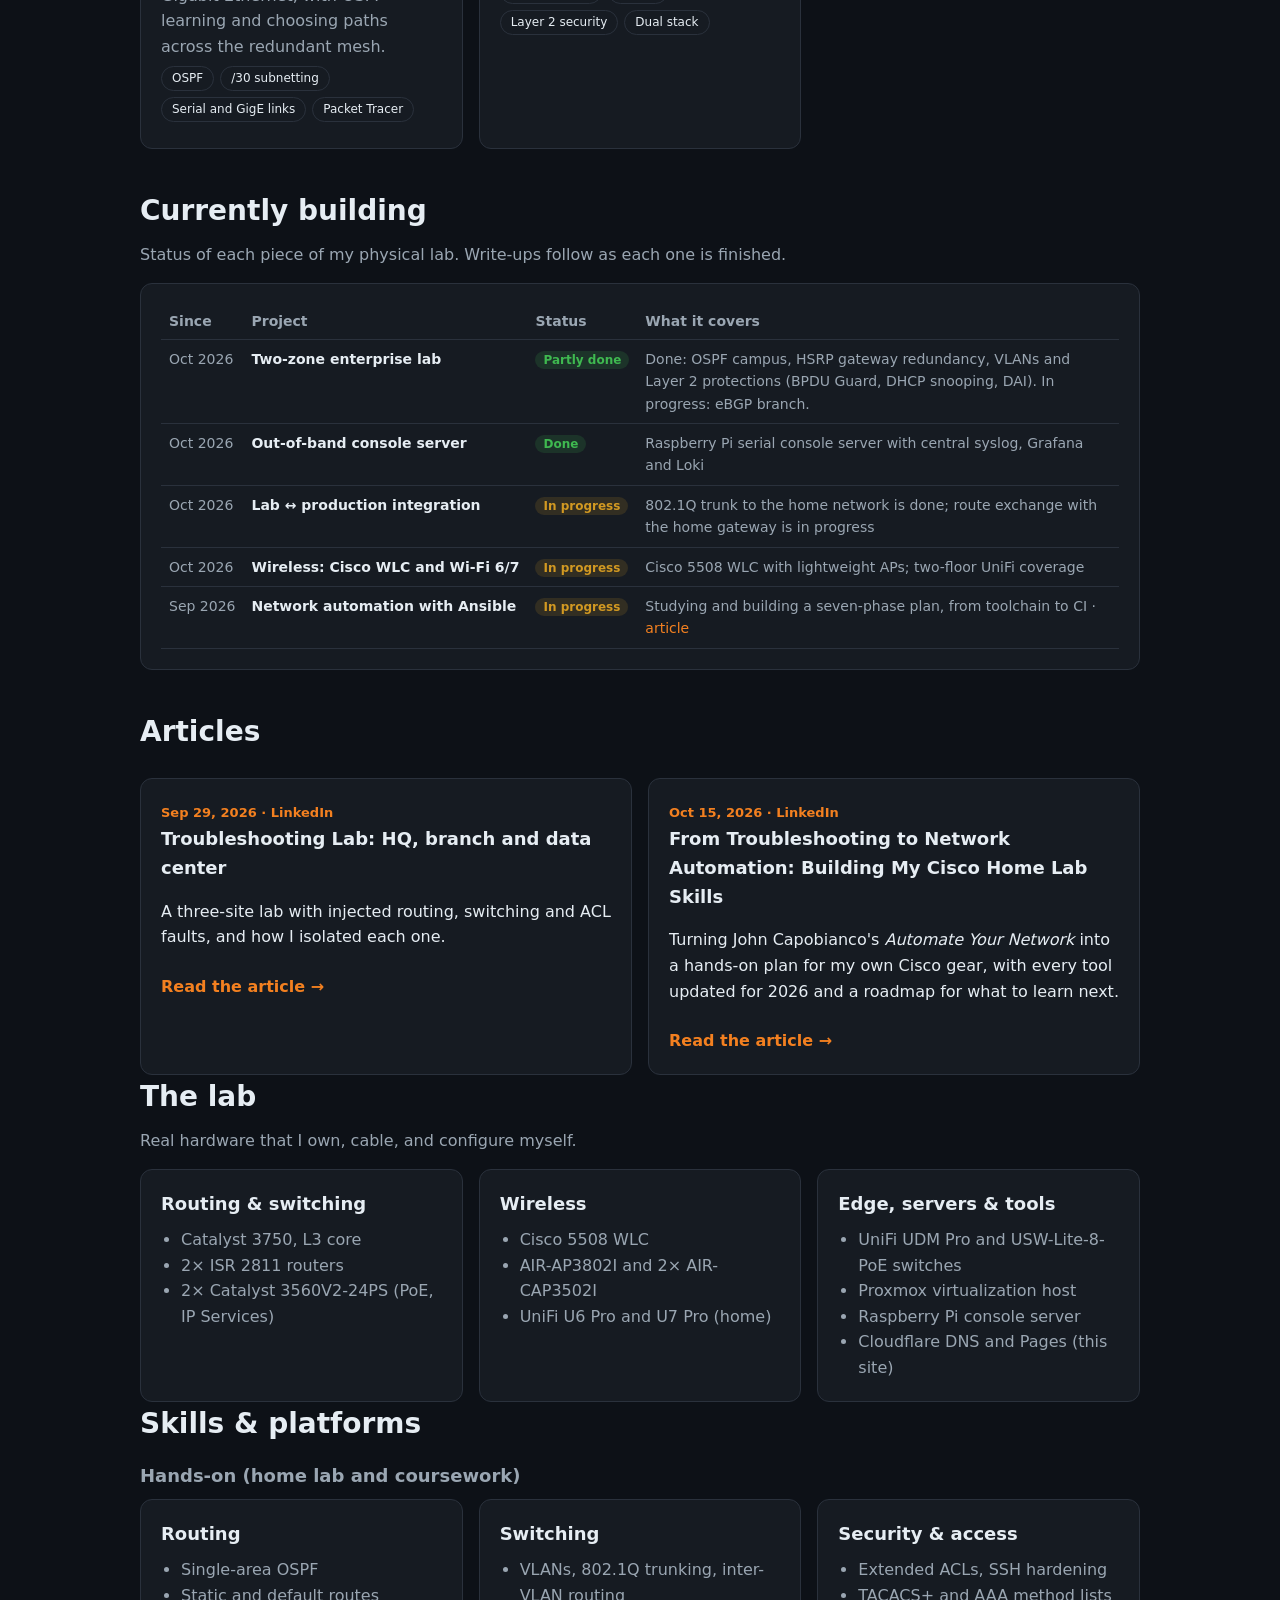
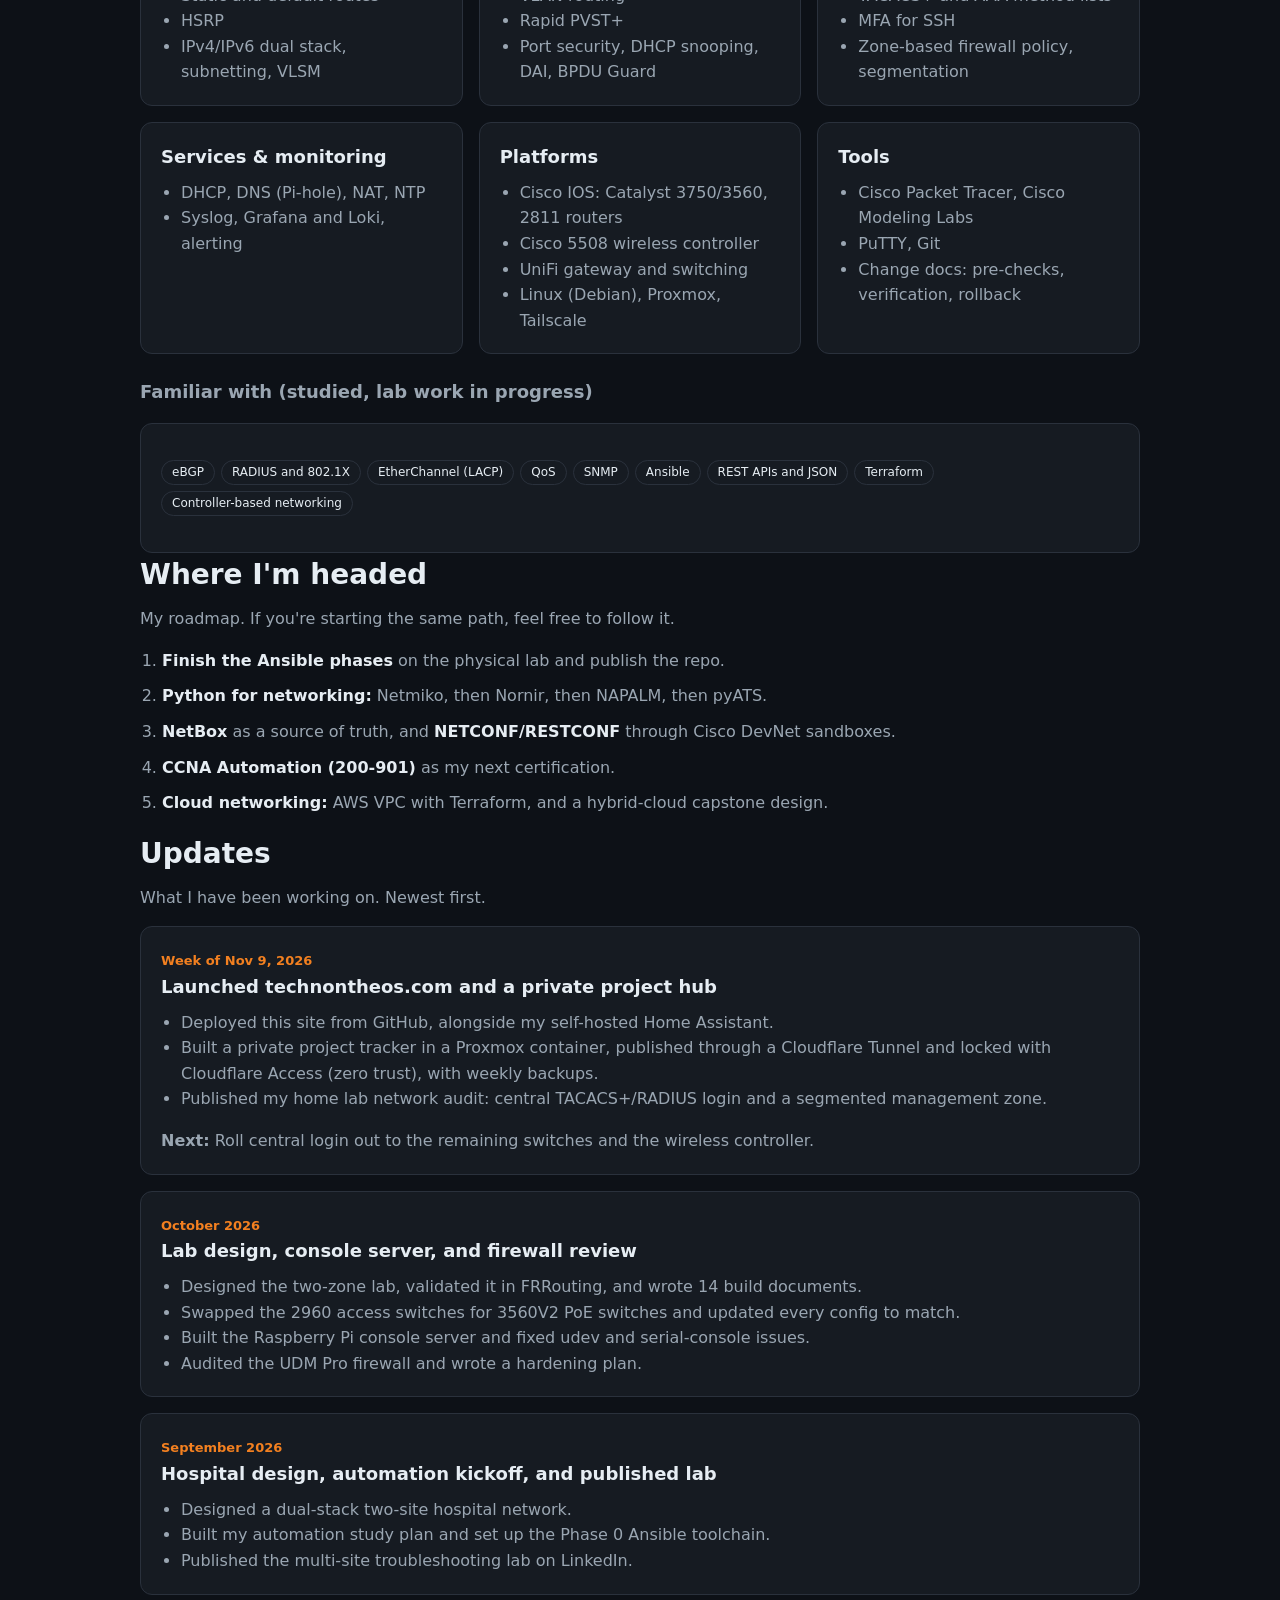
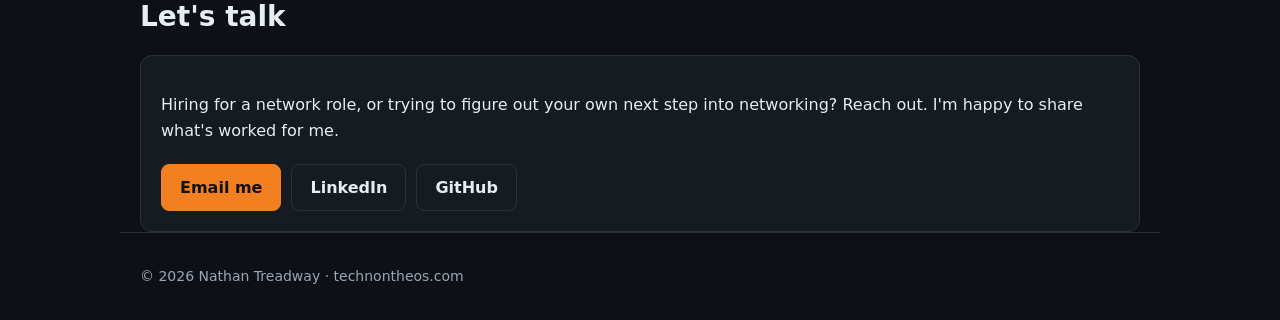
==== commit 6d2c4a29: "Add files via upload" ====
--- a/index.html
+++ b/index.html
@@ -149,6 +149,15 @@
     </article>
     <article class="card project">
       <div class="tag done">Complete</div>
+      <span class="when">Aug 2026 · Cisco Packet Tracer</span>
+      <h3>13-router OSPF topology</h3>
+      <a href="assets/ospf-topology.png"><img class="diagram" src="assets/ospf-topology.png" alt="Packet Tracer topology of 13 routers, R1 to R13, joined by /30 point-to-point links over serial and Gigabit Ethernet in a partial mesh running OSPF" loading="lazy"></a>
+      <p><b>Problem:</b> Route across a partial mesh of 13 routers with redundant paths and mixed link types.</p>
+      <p><b>Built:</b> A 13-router network with /30 point-to-point addressing on every link, mixing serial and Gigabit Ethernet, with OSPF learning and choosing paths across the redundant mesh.</p>
+      <p class="chips"><span>OSPF</span> <span>/30 subnetting</span> <span>Serial and GigE links</span> <span>Packet Tracer</span></p>
+    </article>
+    <article class="card project">
+      <div class="tag done">Complete</div>
       <span class="when">Cisco Packet Tracer</span>
       <h3>CastleRysen RFP network project</h3>
       <p><b>Problem:</b> Answer an RFP for a cafe and district sites that need secure, dual-stack connectivity to the Internet.</p>
--- a/assets/style.css
+++ b/assets/style.css
@@ -55,3 +55,16 @@
 .steps li{margin-bottom:10px}
 .steps b{color:var(--text)}
 .timeline .when{display:block}
+.project .when{display:block;margin-bottom:4px}
+.roadmap{width:100%;border-collapse:collapse;font-size:14px}
+.roadmap th{text-align:left;color:var(--muted);font-weight:600;padding:6px 8px;border-bottom:1px solid var(--line)}
+.roadmap td{padding:8px;border-bottom:1px solid var(--line);color:var(--muted);vertical-align:top}
+.roadmap td:nth-child(2){color:var(--text);font-weight:600;white-space:nowrap}
+@media(max-width:640px){.roadmap td:nth-child(2){white-space:normal}.roadmap th:nth-child(3),.roadmap td:nth-child(3){display:none}}
+.roadmap td:first-child{white-space:nowrap}
+.st{font-size:12px;font-weight:700;padding:2px 8px;border-radius:99px;white-space:nowrap}
+.st.done{background:rgba(63,185,80,.15);color:var(--ok)}
+.st.wip{background:rgba(210,153,34,.15);color:var(--wip)}
+.st.plan{background:rgba(88,166,255,.15);color:var(--plan)}
+@media(max-width:640px){.roadmap th:nth-child(4),.roadmap td:nth-child(4){display:none}.roadmap th:nth-child(3),.roadmap td:nth-child(3){display:table-cell}}
+.diagram{width:100%;height:auto;border-radius:8px;background:#fff;margin:6px 0 10px;border:1px solid var(--line)}
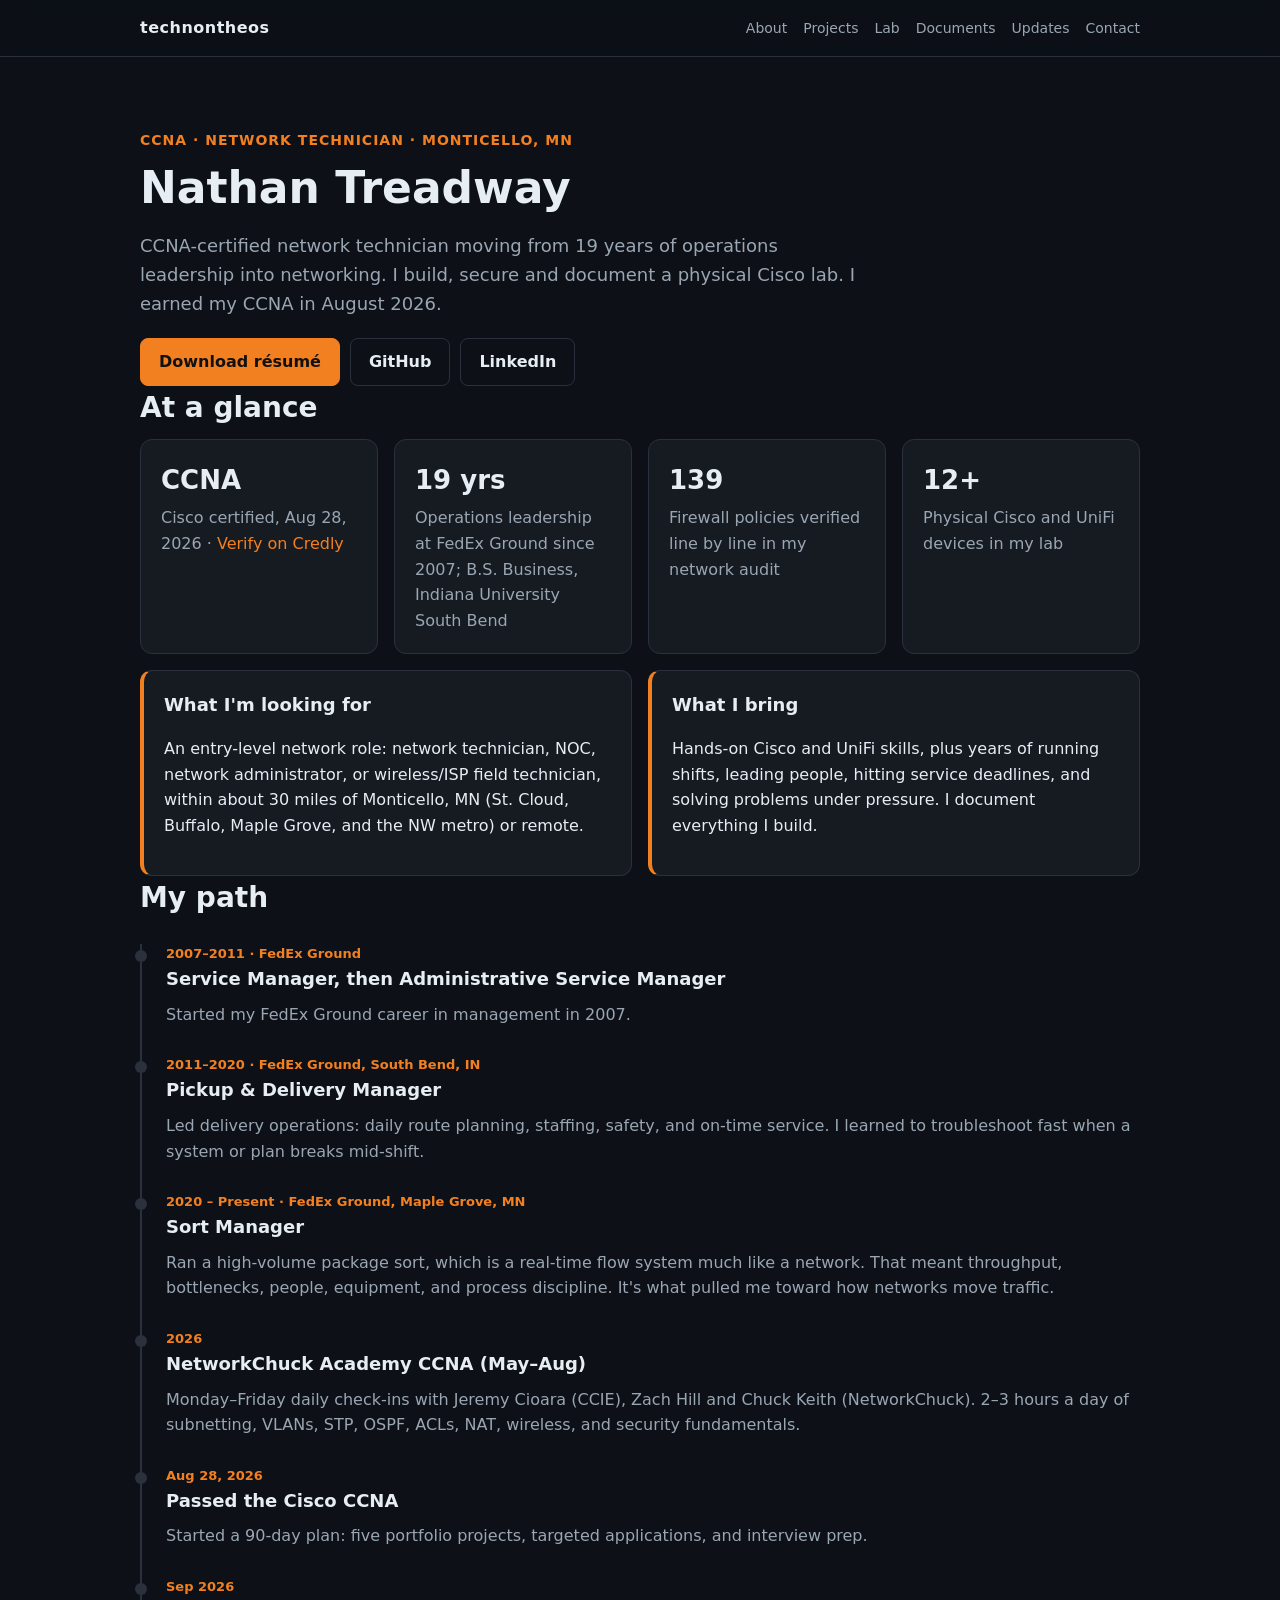
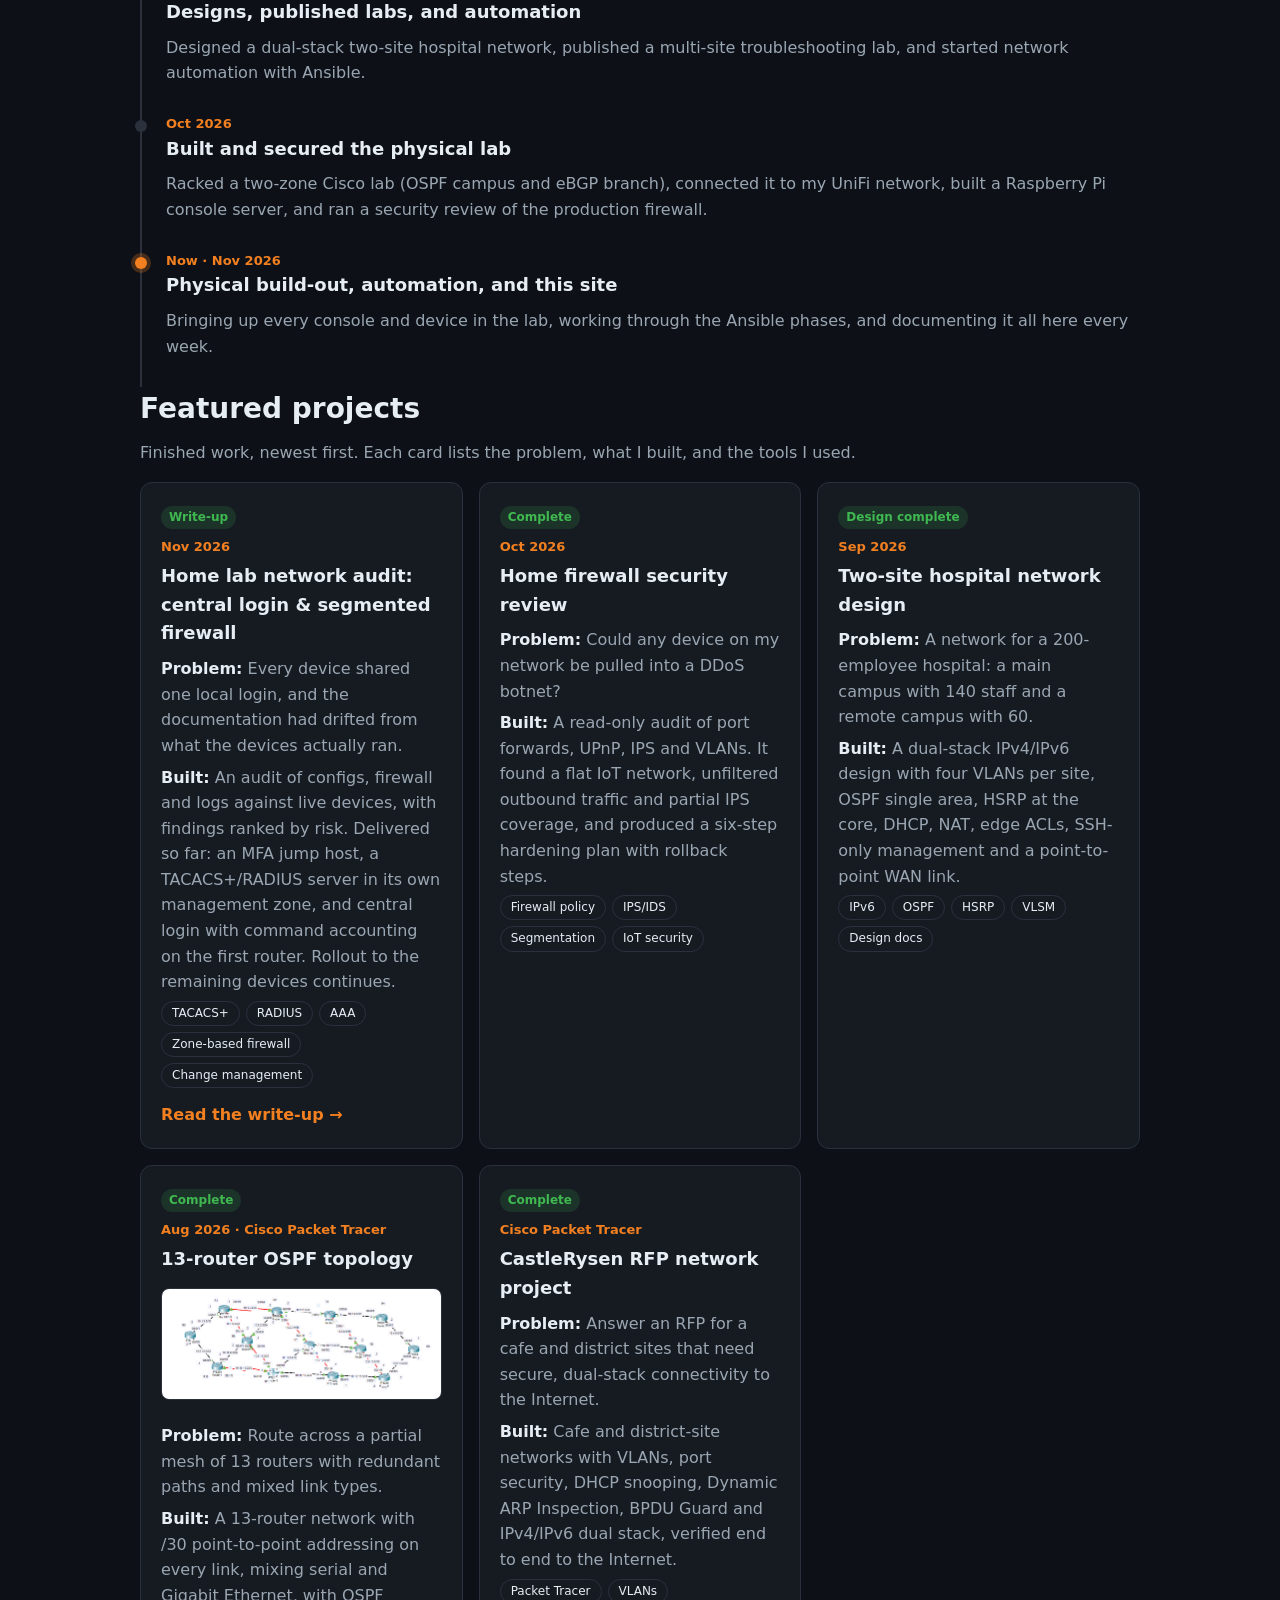
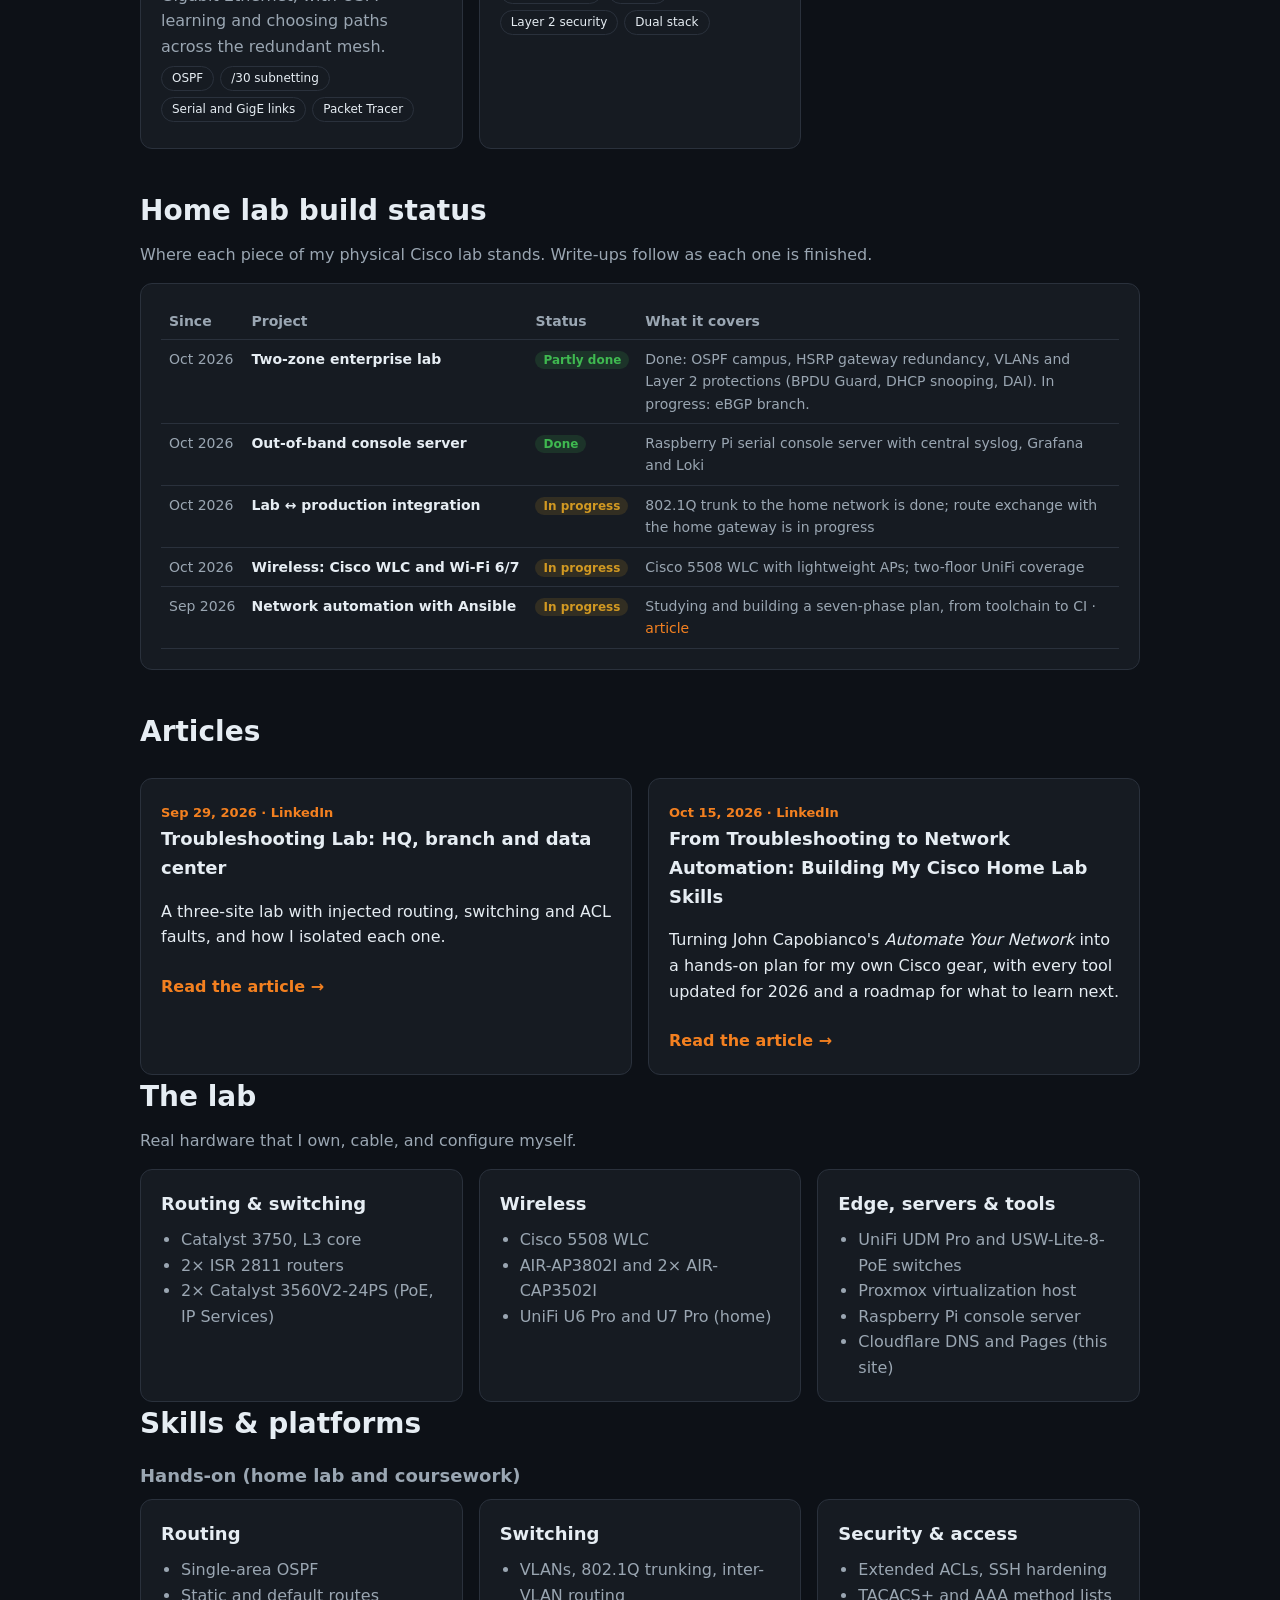
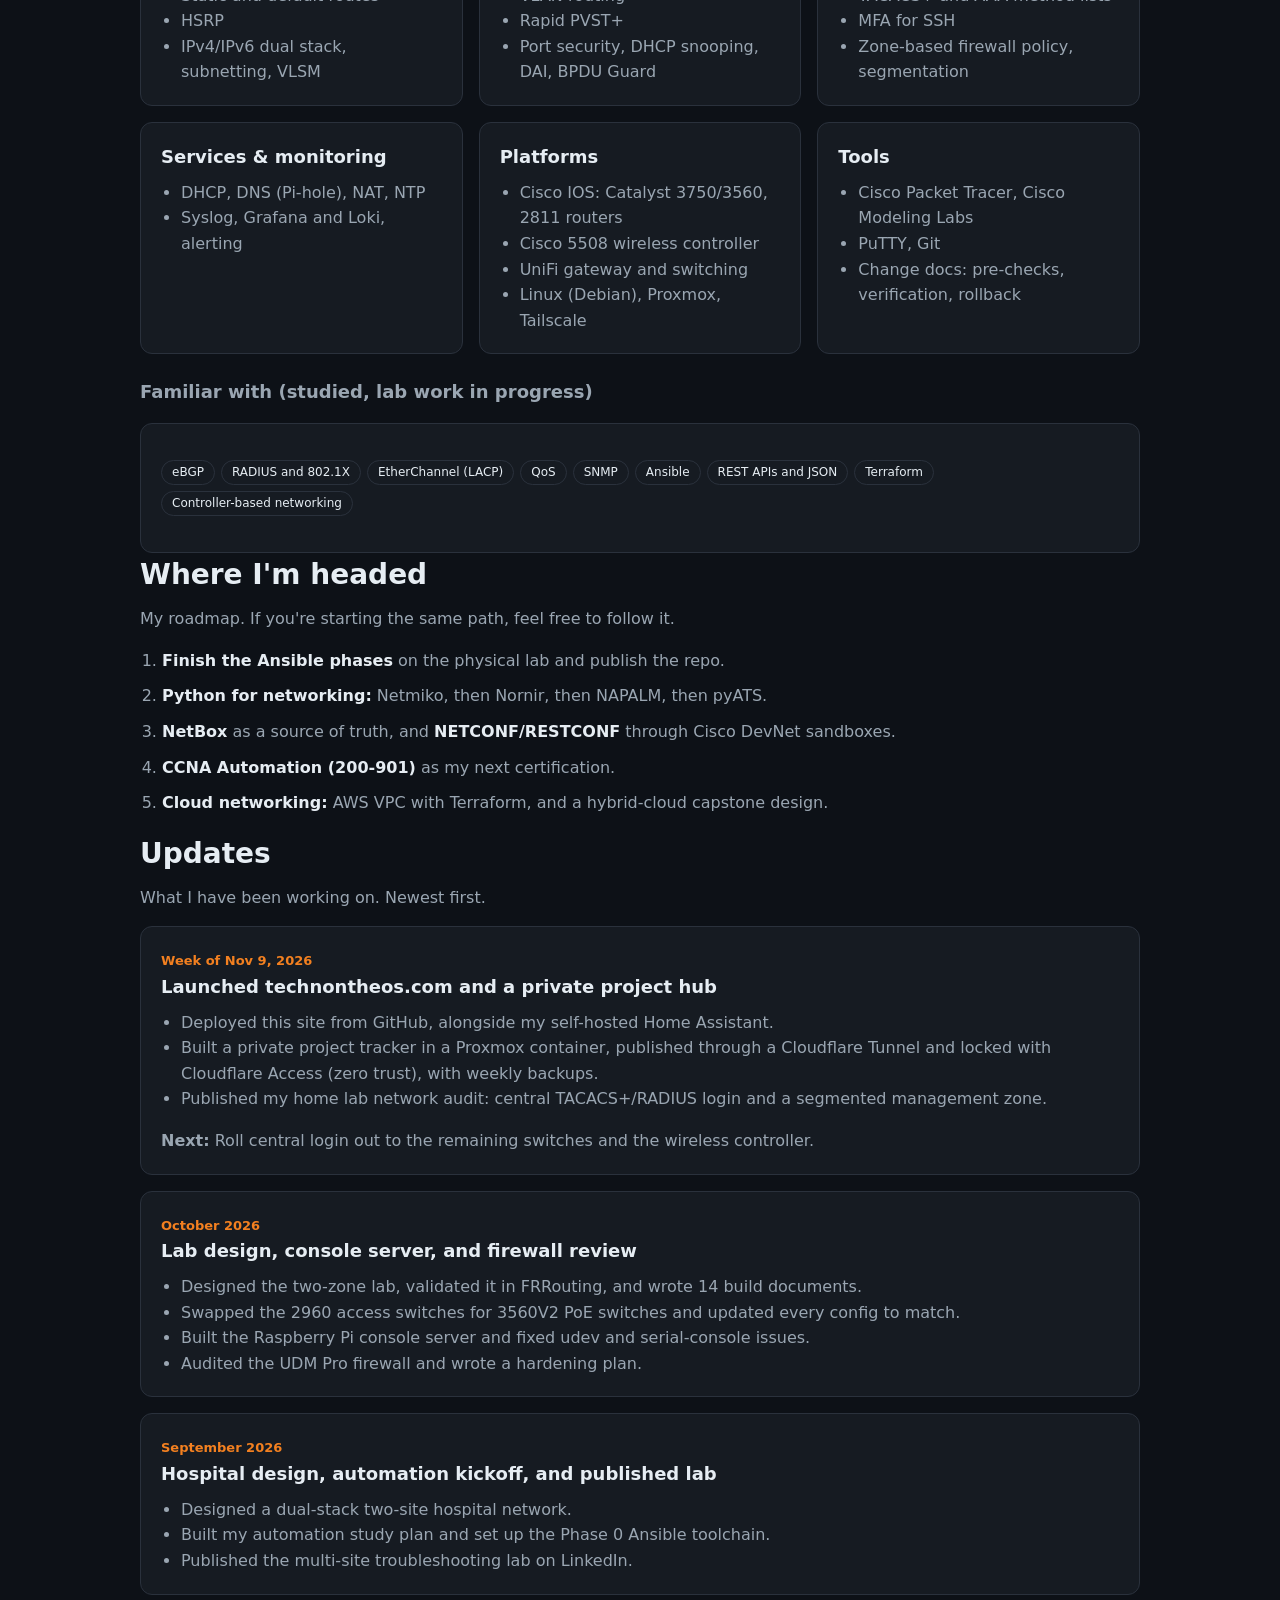
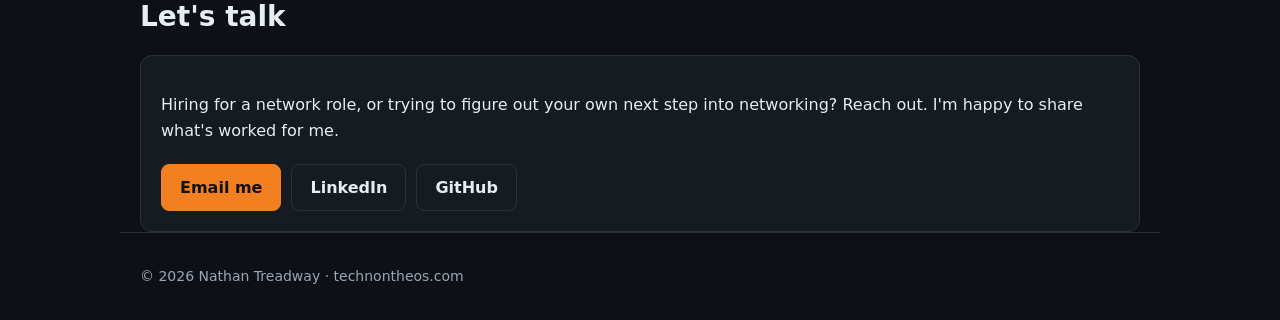
==== commit 22b8f8df: "Add files via upload" ====
--- a/index.html
+++ b/index.html
@@ -166,8 +166,8 @@
     </article>
   </div>
 
-  <h2 style="margin-top:40px">Currently building</h2>
-  <p class="sub">Status of each piece of my physical lab. Write-ups follow as each one is finished.</p>
+  <h2 style="margin-top:40px">Home lab build status</h2>
+  <p class="sub">Where each piece of my physical Cisco lab stands. Write-ups follow as each one is finished.</p>
   <div class="card">
     <table class="roadmap">
       <tr><th>Since</th><th>Project</th><th>Status</th><th>What it covers</th></tr>
